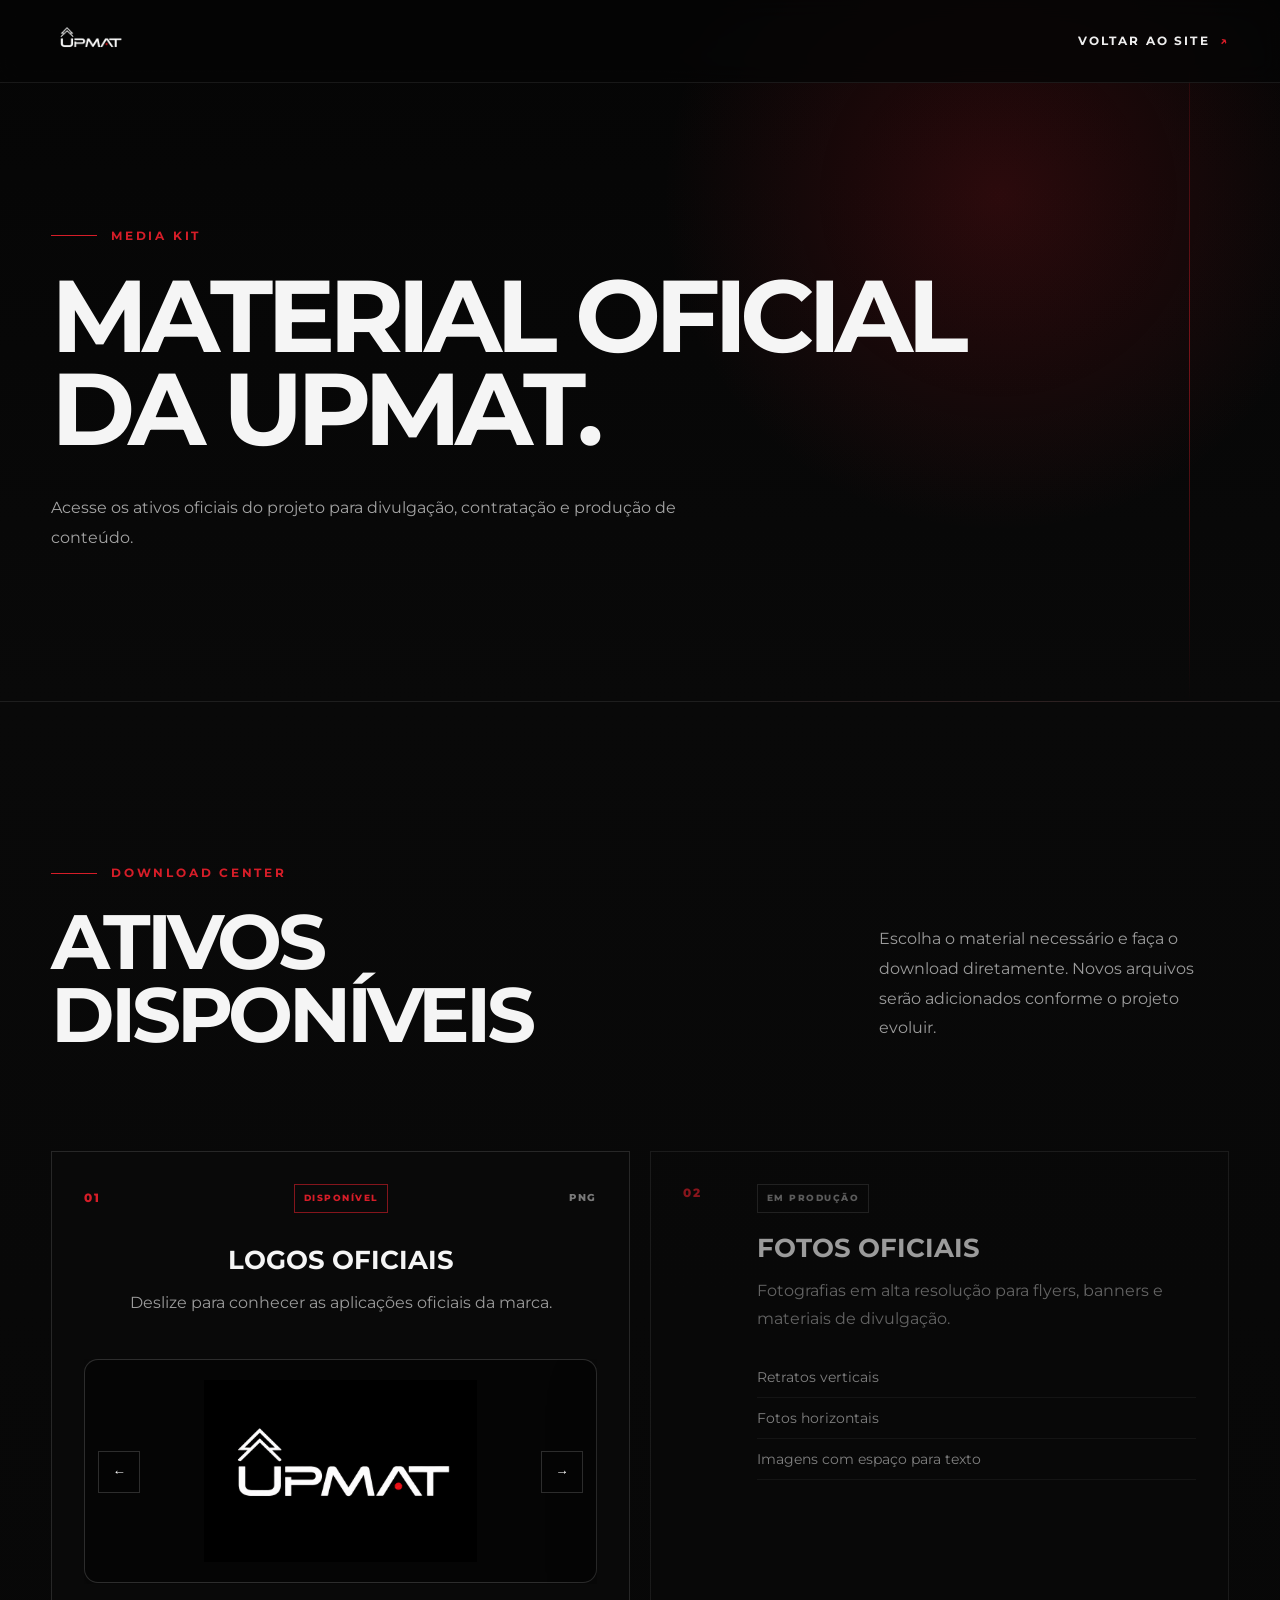
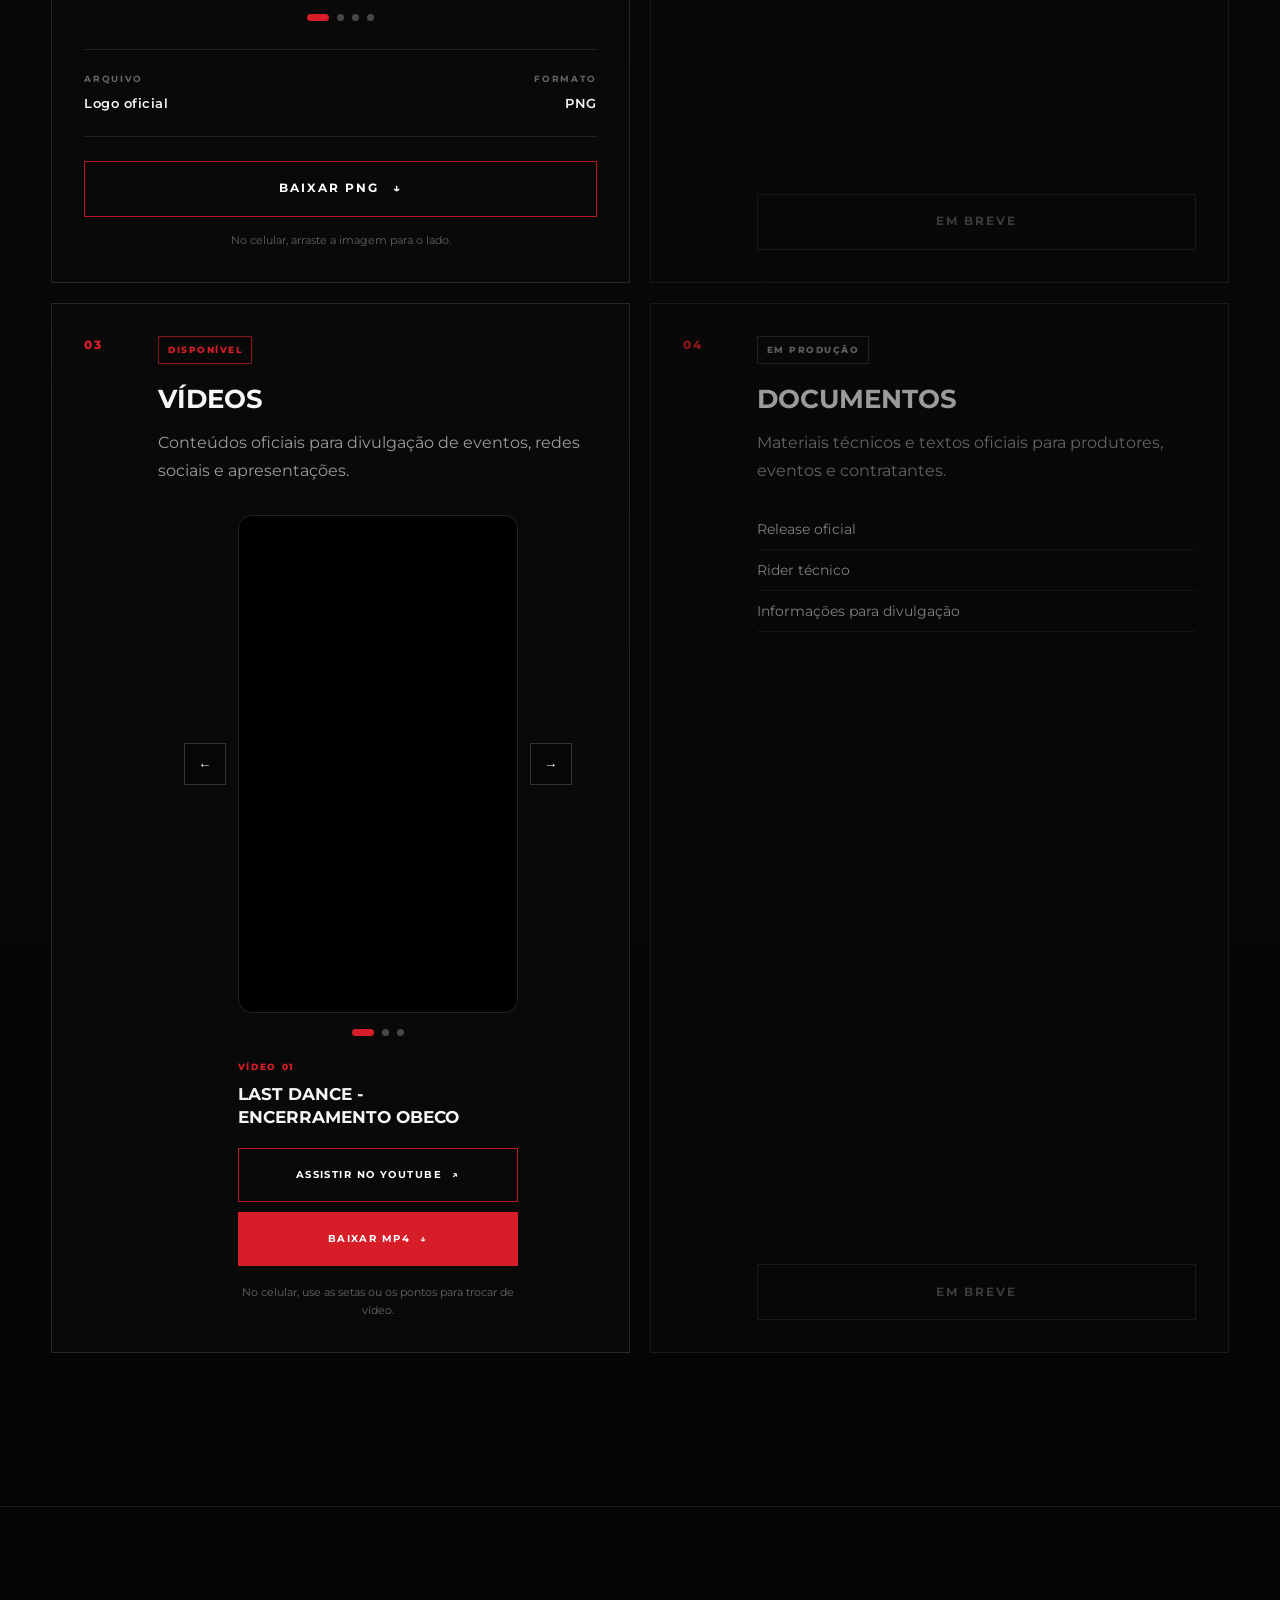
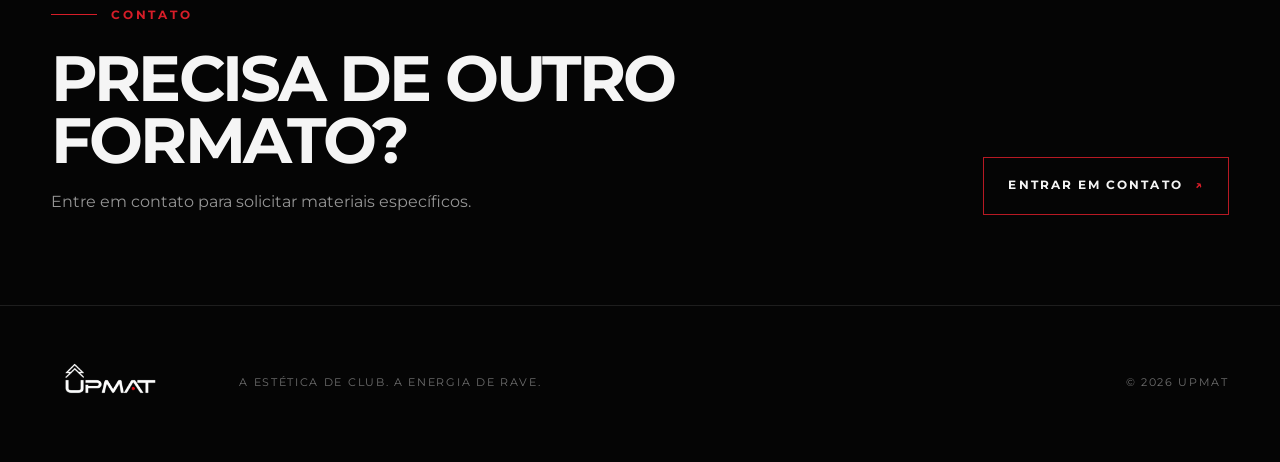
==== media-kit.html @ ccff3d8b "Add files via upload" ====
<!DOCTYPE html>
<html lang="pt-BR">
<head>
<meta charset="UTF-8">
<meta name="viewport" content="width=device-width, initial-scale=1.0">
<title>UPMAT | Media Kit</title>
<meta name="description" content="Materiais oficiais do projeto UPMAT para divulgação, contratação e produção de conteúdo.">
<meta name="author" content="Matheus de Paula Silva">
<link rel="preconnect" href="https://fonts.googleapis.com">
<link rel="preconnect" href="https://fonts.gstatic.com" crossorigin>
<link href="https://fonts.googleapis.com/css2?family=Montserrat:wght@300;400;500;600;700;800&display=swap" rel="stylesheet">
<link rel="stylesheet" href="style.css">
<link rel="stylesheet" href="media-kit.css?v=5">
<link rel="icon" href="images/favicon.png">
</head>
<body class="media-kit-page">
<header class="media-kit-header">
<div class="container media-kit-nav">
<a href="index.html" class="media-kit-logo"><img src="images/logo.PNG" alt="UPMAT"></a>
<a href="index.html" class="media-kit-back">VOLTAR AO SITE <span aria-hidden="true">↗</span></a>
</div>
</header>
<main>
<section class="media-kit-hero">
<div class="container">
<span class="media-kit-kicker">MEDIA KIT</span>
<h1>Material oficial<br>da UPMAT.</h1>
<p>Acesse os ativos oficiais do projeto para divulgação, contratação e produção de conteúdo.</p>
</div>
</section>
<section class="media-kit-assets">
<div class="container">
<div class="media-kit-section-heading">
<div><span class="media-kit-kicker">DOWNLOAD CENTER</span><h2>Ativos disponíveis</h2></div>
<p>Escolha o material necessário e faça o download diretamente. Novos arquivos serão adicionados conforme o projeto evoluir.</p>
</div>
<div class="media-kit-grid">
<article class="media-kit-card media-kit-card-active media-kit-logo-card">
<div class="media-kit-logo-topbar">
<span class="media-kit-card-number">01</span>
<span class="media-kit-status media-kit-status-active">DISPONÍVEL</span>
<span class="media-kit-file-type">PNG</span>
</div>
<div class="media-kit-card-content media-kit-logo-content">
<h3>Logos oficiais</h3>
<p class="media-kit-logo-description">Deslize para conhecer as aplicações oficiais da marca.</p>
<div class="media-kit-logo-carousel" data-logo-carousel>
<button class="media-kit-carousel-arrow media-kit-carousel-arrow-prev" type="button" aria-label="Ver aplicação anterior" data-carousel-prev>←</button>
<div class="media-kit-carousel-viewport" data-carousel-viewport>
<div class="media-kit-carousel-track" data-carousel-track>
<article class="media-kit-logo-slide" data-logo-name="Logo oficial" data-logo-file="images/UPMAT_Logo_Branca.png" data-logo-download="UPMAT_Logo_Branca.png">
<div class="media-kit-logo-preview media-kit-preview-light"><img src="images/UPMAT_Logo_Branca.png" alt="Logo oficial branca da UPMAT" loading="lazy"></div>
</article>
<article class="media-kit-logo-slide" data-logo-name="Logo preta" data-logo-file="images/UPMAT_Logo_Preta.png" data-logo-download="UPMAT_Logo_Preta.png">
<div class="media-kit-logo-preview media-kit-preview-light"><img src="images/UPMAT_Logo_Preta.png" alt="Logo preta da UPMAT" loading="lazy"></div>
</article>
<article class="media-kit-logo-slide" data-logo-name="Símbolo branco" data-logo-file="images/UPMAT_Simbolo_Branco.png" data-logo-download="UPMAT_Simbolo_Branco.png">
<div class="media-kit-logo-preview media-kit-preview-dark"><img src="images/UPMAT_Simbolo_Branco.png" alt="Símbolo branco da UPMAT" loading="lazy"></div>
</article>
<article class="media-kit-logo-slide" data-logo-name="Símbolo preto" data-logo-file="images/UPMAT_Simbolo_Preto.png" data-logo-download="UPMAT_Simbolo_Preto.png">
<div class="media-kit-logo-preview media-kit-preview-light"><img src="images/UPMAT_Simbolo_Preto.png" alt="Símbolo preto da UPMAT" loading="lazy"></div>
</article>
</div>
</div>
<button class="media-kit-carousel-arrow media-kit-carousel-arrow-next" type="button" aria-label="Ver próxima aplicação" data-carousel-next>→</button>
</div>
<div class="media-kit-carousel-dots" role="tablist" aria-label="Aplicações da marca">
<button class="is-active" type="button" aria-label="Ver logo oficial" aria-selected="true" data-carousel-dot="0"></button>
<button type="button" aria-label="Ver logo preta" aria-selected="false" data-carousel-dot="1"></button>
<button type="button" aria-label="Ver símbolo branco" aria-selected="false" data-carousel-dot="2"></button>
<button type="button" aria-label="Ver símbolo preto" aria-selected="false" data-carousel-dot="3"></button>
</div>
<div class="media-kit-logo-meta">
<div><span>ARQUIVO</span><strong data-carousel-name>Logo oficial</strong></div>
<div><span>FORMATO</span><strong>PNG</strong></div>
</div>
<a href="images/UPMAT_Logo_Branca.png" class="media-kit-download media-kit-download-primary" download="UPMAT_Logo_Branca.png" data-carousel-download>BAIXAR PNG <span aria-hidden="true">↓</span></a>
<p class="media-kit-format-note">No celular, arraste a imagem para o lado.</p>
</div>
</article>
<article class="media-kit-card media-kit-card-pending">
<div class="media-kit-card-number">02</div><div class="media-kit-card-content"><span class="media-kit-status">EM PRODUÇÃO</span><h3>Fotos oficiais</h3><p>Fotografias em alta resolução para flyers, banners e materiais de divulgação.</p><ul><li>Retratos verticais</li><li>Fotos horizontais</li><li>Imagens com espaço para texto</li></ul><span class="media-kit-download media-kit-download-disabled">EM BREVE</span></div>
</article>
<article class="media-kit-card media-kit-card-active media-kit-video-card">
<div class="media-kit-card-number">03</div>
<div class="media-kit-card-content">
<span class="media-kit-status media-kit-status-active">DISPONÍVEL</span>
<h3>Vídeos</h3>
<p>Conteúdos oficiais para divulgação de eventos, redes sociais e apresentações.</p>

<div class="media-kit-video-carousel" data-video-carousel>
<button class="media-kit-video-arrow media-kit-video-arrow-prev" type="button" aria-label="Ver vídeo anterior" data-video-prev>←</button>

<div class="media-kit-video-viewport" data-video-viewport>
<div class="media-kit-video-track" data-video-track>
<article class="media-kit-video-slide">
<div class="media-kit-video-frame">
<iframe src="https://www.youtube.com/embed/mudVrhJ-7eE" title="Last Dance - Encerramento OBECO" loading="lazy" allow="accelerometer; autoplay; clipboard-write; encrypted-media; gyroscope; picture-in-picture; web-share" allowfullscreen></iframe>
</div>
</article>
<article class="media-kit-video-slide">
<div class="media-kit-video-frame">
<iframe src="https://www.youtube.com/embed/4224laM7_wE" title="Baile do Alissera - passando a pista pro Gabriel Boni" loading="lazy" allow="accelerometer; autoplay; clipboard-write; encrypted-media; gyroscope; picture-in-picture; web-share" allowfullscreen></iframe>
</div>
</article>
<article class="media-kit-video-slide">
<div class="media-kit-video-frame">
<iframe src="https://www.youtube.com/embed/fNL2Yf0HRis" title="UNDERHOUSE - B2B com Luffs" loading="lazy" allow="accelerometer; autoplay; clipboard-write; encrypted-media; gyroscope; picture-in-picture; web-share" allowfullscreen></iframe>
</div>
</article>
</div>
</div>

<button class="media-kit-video-arrow media-kit-video-arrow-next" type="button" aria-label="Ver próximo vídeo" data-video-next>→</button>
</div>

<div class="media-kit-video-dots" role="tablist" aria-label="Vídeos oficiais">
<button class="is-active" type="button" aria-label="Ver vídeo 1" aria-selected="true" data-video-dot="0"></button>
<button type="button" aria-label="Ver vídeo 2" aria-selected="false" data-video-dot="1"></button>
<button type="button" aria-label="Ver vídeo 3" aria-selected="false" data-video-dot="2"></button>
</div>

<div class="media-kit-video-info">
<span data-video-index>VÍDEO 01</span>
<h4 data-video-title>Last Dance - Encerramento OBECO</h4>
</div>

<div class="media-kit-video-actions">
<a href="https://youtube.com/shorts/mudVrhJ-7eE" class="media-kit-video-button" target="_blank" rel="noopener" data-video-youtube>ASSISTIR NO YOUTUBE <span aria-hidden="true">↗</span></a>
<a href="https://drive.google.com/uc?export=download&amp;id=1d11tLapgGxjxqW7X3oRIYMBh1wpyJgV_" class="media-kit-video-button media-kit-video-download" target="_blank" rel="noopener" data-video-download>BAIXAR MP4 <span aria-hidden="true">↓</span></a>
</div>

<p class="media-kit-video-note">No celular, use as setas ou os pontos para trocar de vídeo.</p>
</div>
</article>
<article class="media-kit-card media-kit-card-pending">
<div class="media-kit-card-number">04</div><div class="media-kit-card-content"><span class="media-kit-status">EM PRODUÇÃO</span><h3>Documentos</h3><p>Materiais técnicos e textos oficiais para produtores, eventos e contratantes.</p><ul><li>Release oficial</li><li>Rider técnico</li><li>Informações para divulgação</li></ul><span class="media-kit-download media-kit-download-disabled">EM BREVE</span></div>
</article>
</div>
</div>
</section>
<section class="media-kit-contact"><div class="container media-kit-contact-inner"><div><span class="media-kit-kicker">CONTATO</span><h2>Precisa de outro formato?</h2><p>Entre em contato para solicitar materiais específicos.</p></div><a href="index.html#contact" class="media-kit-contact-button">ENTRAR EM CONTATO <span aria-hidden="true">↗</span></a></div></section>
</main>
<footer class="media-kit-footer"><div class="container media-kit-footer-inner"><img src="images/logo.PNG" alt="UPMAT"><p>A ESTÉTICA DE CLUB. A ENERGIA DE RAVE.</p><span>© 2026 UPMAT</span></div></footer>
<script src="script.js"></script>
</body>
</html>
---- style.css ----
/* ==================================================
UPMAT Website v3.0
================================================== */

*{
    margin:0;
    padding:0;
    box-sizing:border-box;
}

html{
    scroll-behavior:smooth;
}

body{
    font-family:'Montserrat',sans-serif;
    background:#050505;
    color:#fff;
    overflow-x:hidden;
    line-height:1.6;
}

img{
    max-width:100%;
    display:block;
}

a{
    text-decoration:none;
    color:inherit;
}

.container{
    width:min(1200px,92%);
    margin:auto;
}

/* HEADER */

.header{
    position:fixed;
    top:0;
    left:0;
    width:100%;
    z-index:1000;
    backdrop-filter:blur(12px);
    background:rgba(5,5,5,.35);
    border-bottom:1px solid rgba(255,255,255,.08);
}

.nav-container{
    display:flex;
    justify-content:space-between;
    align-items:center;
    height:82px;
}

.logo img{
    height:54px;
}

.nav-menu{
    display:flex;
    gap:38px;
    list-style:none;
}

.nav-menu a{
    color:#eee;
    font-size:.95rem;
    transition:.3s;
}

.nav-menu a:hover{
    color:#d61d28;
}

.menu-mobile{
    display:none;
}

/* HERO */

.hero{
    position:relative;
    min-height:100vh;
    display:flex;
    justify-content:center;
    align-items:center;
    text-align:center;
    overflow:hidden;
}

.hero-image{
    position:absolute;
    inset:0;
    width:100%;
    height:100%;
    object-fit:cover;
}

.hero-overlay{
    position:absolute;
    inset:0;
    background:linear-gradient(rgba(0,0,0,.55),rgba(0,0,0,.82));
}

.hero-content{
    position:relative;
    z-index:2;
    max-width:800px;
    padding:20px;
}

.hero-logo{
    width:300px;
    margin:0 auto 30px;
}

.hero h2{
    font-size:1.1rem;
    letter-spacing:5px;
    color:#d61d28;
    margin-bottom:18px;
}

.hero p{
    color:#ddd;
    margin-bottom:40px;
    font-size:1.05rem;
}

.hero-buttons{
    display:flex;
    justify-content:center;
    gap:20px;
    flex-wrap:wrap;
}

.btn,
.btn-outline{
    padding:15px 34px;
    border-radius:40px;
    transition:.3s;
    font-weight:700;
}

.btn{
    background:#d61d28;
    color:#fff;
}

.btn:hover{
    transform:translateY(-3px);
}

.btn-outline{
    border:2px solid #fff;
}

.btn-outline:hover{
    background:#fff;
    color:#000;
}

.scroll-down{
    position:absolute;
    bottom:30px;
    font-size:2rem;
    animation:bounce 1.8s infinite;
}

@keyframes bounce{
50%,100%{transform:translateY(0);}
25%{transform:translateY(-8px);}
75%{transform:translateY(8px);}
}

/* SECTIONS */

section{
    padding:110px 0;
}

.section-title{
    text-align:center;
    margin-bottom:60px;
}

.section-title h5{
    color:#d61d28;
    letter-spacing:4px;
    margin-bottom:10px;
}

.section-title h2{
    font-size:2.5rem;
}

/* ABOUT — MANIFESTO UPMAT */

.about-manifesto{
    position:relative;
    overflow:hidden;
    padding:clamp(96px,12vw,180px) 0;
    background:linear-gradient(180deg,#050505 0%,#090909 48%,#050505 100%);
    color:#f5f5f5;
}

.about-manifesto::before{
    content:"";
    position:absolute;
    top:0;
    right:6%;
    width:1px;
    height:100%;
    background:linear-gradient(
        180deg,
        transparent,
        rgba(214,29,40,.45),
        transparent
    );
}

.about-manifesto-container{
    position:relative;
    z-index:1;
}

.about-manifesto-header{
    max-width:980px;
    margin-bottom:clamp(56px,8vw,110px);
}

.about-kicker{
    display:inline-flex;
    align-items:center;
    gap:14px;
    margin-bottom:24px;
    color:#d61d28;
    font-size:.72rem;
    font-weight:700;
    letter-spacing:.24em;
}

.about-kicker::before{
    content:"";
    width:46px;
    height:1px;
    background:currentColor;
}

.about-manifesto-header h2{
    max-width:900px;
    margin:0;
    font-size:clamp(3rem,7vw,7.3rem);
    font-weight:700;
    line-height:.94;
    letter-spacing:-.055em;
    text-transform:uppercase;
}

.about-manifesto-grid{
    display:grid;
    grid-template-columns:minmax(320px,.85fr) minmax(380px,1.15fr);
    gap:clamp(80px,10vw,150px);
    align-items:start;
}

.about-manifesto-image{
    position:sticky;
    top:110px;
    min-height:620px;
    overflow:hidden;
    background:#111;
}

.about-manifesto-image::after{
    content:"";
    position:absolute;
    inset:0;
    background:
        linear-gradient(180deg,transparent 54%,rgba(0,0,0,.9) 100%),
        linear-gradient(90deg,transparent 62%,rgba(214,29,40,.13) 100%);
    pointer-events:none;
}

.about-manifesto-image img{
    width:100%;
    height:100%;
    min-height:620px;
    display:block;
    object-fit:cover;
    object-position:center top;
    filter:contrast(1.08) saturate(.9);
}

.about-manifesto-content{
    max-width:620px;
    padding-top:32px;
    padding-left:clamp(10px,2vw,34px);
}

.about-manifesto-content p{
    margin:0 0 38px;
    color:rgba(245,245,245,.70);
    font-size:clamp(1rem,1.15vw,1.14rem);
    line-height:1.9;
}

.about-manifesto-content p strong{
    color:#fff;
    font-weight:600;
}

.about-manifesto-statement{
    position:relative;
    margin:clamp(68px,8vw,110px) 0;
    padding:40px 0 38px;
    text-transform:uppercase;
}

.about-manifesto-statement::before,
.about-manifesto-statement::after{
    content:"";
    position:absolute;
    left:0;
    width:72px;
    height:2px;
    background:#d61d28;
}

.about-manifesto-statement::before{
    top:0;
}

.about-manifesto-statement::after{
    bottom:0;
}

.about-manifesto-statement span,
.about-manifesto-statement strong{
    display:block;
    font-size:clamp(2rem,4vw,4.4rem);
    line-height:1;
    letter-spacing:-.04em;
}

.about-manifesto-statement span{
    color:#fff;
    font-weight:700;
}

.about-manifesto-statement strong{
    color:#d61d28;
    font-weight:800;
}

.about-manifesto-signature{
    margin-top:clamp(72px,8vw,115px);
    padding-top:32px;
    border-top:1px solid rgba(214,29,40,.45);
    text-transform:uppercase;
}

.about-manifesto-signature span,
.about-manifesto-signature strong{
    display:block;
    font-size:clamp(1.35rem,2.4vw,2.6rem);
    line-height:1.16;
    letter-spacing:-.02em;
}

.about-manifesto-signature span{
    color:#fff;
    font-weight:700;
}

.about-manifesto-signature strong{
    color:#d61d28;
    font-weight:800;
}

/* MUSIC — EDITORIAL / MANIFESTO */

.music-experience{
    position:relative;
    overflow:hidden;
    padding:clamp(96px,12vw,180px) 0;
    background:
        linear-gradient(180deg,#050505 0%,#0a0a0a 50%,#050505 100%);
    color:#f5f5f5;
}

.music-experience::before{
    content:"";
    position:absolute;
    top:0;
    left:6%;
    width:1px;
    height:100%;
    background:linear-gradient(
        180deg,
        transparent,
        rgba(214,29,40,.40),
        transparent
    );
}

.music-container{
    position:relative;
    z-index:1;
}

.music-header{
    display:grid;
    grid-template-columns:minmax(0,1.55fr) minmax(280px,.65fr);
    gap:clamp(50px,8vw,120px);
    align-items:end;
    margin-bottom:clamp(64px,9vw,118px);
}

.music-kicker{
    display:inline-flex;
    align-items:center;
    gap:14px;
    margin-bottom:24px;
    color:#d61d28;
    font-size:.72rem;
    font-weight:700;
    letter-spacing:.24em;
}

.music-kicker::before{
    content:"";
    width:46px;
    height:1px;
    background:currentColor;
}

.music-heading h2{
    max-width:900px;
    margin:0;
    font-size:clamp(3rem,6.6vw,7rem);
    font-weight:700;
    line-height:.94;
    letter-spacing:-.055em;
    text-transform:uppercase;
}

.music-intro{
    max-width:430px;
    margin:0 0 8px;
    color:rgba(245,245,245,.68);
    font-size:clamp(1rem,1.1vw,1.13rem);
    line-height:1.85;
}

.music-feature,
.music-soundcloud{
    margin-bottom:clamp(76px,10vw,140px);
}

.music-feature-label{
    display:flex;
    align-items:center;
    gap:20px;
    margin-bottom:20px;
    padding-bottom:16px;
    border-bottom:1px solid rgba(255,255,255,.13);
}

.music-feature-label span{
    color:#d61d28;
    font-size:.73rem;
    font-weight:800;
    letter-spacing:.18em;
}

.music-feature-label p{
    margin:0;
    color:rgba(255,255,255,.82);
    font-size:.73rem;
    font-weight:700;
    letter-spacing:.22em;
}

.music-video,
.soundcloud-player{
    position:relative;
    width:100%;
    aspect-ratio:16/9;
    overflow:hidden;
    background:#111;
}

.music-video iframe,
.soundcloud-player iframe{
    position:absolute;
    inset:0;
    display:block;
    width:100% !important;
    height:100% !important;
    border:0;
}

.music-feature-footer{
    display:flex;
    justify-content:space-between;
    align-items:flex-start;
    gap:30px;
    padding-top:22px;
}

.music-feature-footer > div > span{
    display:block;
    margin-bottom:4px;
    color:#fff;
    font-size:clamp(1rem,1.35vw,1.25rem);
    font-weight:700;
    letter-spacing:.02em;
}

.music-feature-footer p{
    margin:0;
    color:rgba(255,255,255,.50);
    font-size:.86rem;
    letter-spacing:.08em;
    text-transform:uppercase;
}

.music-external-link{
    display:inline-flex;
    align-items:center;
    gap:12px;
    padding-bottom:8px;
    border-bottom:1px solid rgba(214,29,40,.75);
    color:#fff;
    font-size:.75rem;
    font-weight:700;
    letter-spacing:.16em;
    transition:color .25s ease,border-color .25s ease;
}

.music-external-link:hover{
    color:#d61d28;
    border-color:#d61d28;
}

.music-external-link span{
    color:#d61d28;
    font-size:1rem;
}

.music-platforms{
    margin-top:clamp(16px,3vw,40px);
    padding-top:32px;
    border-top:1px solid rgba(255,255,255,.13);
}

.music-platforms > p{
    margin:0 0 24px;
    color:rgba(255,255,255,.45);
    font-size:.68rem;
    font-weight:700;
    letter-spacing:.24em;
}

.music-platform-links{
    display:grid;
    grid-template-columns:repeat(3,1fr);
    border-top:1px solid rgba(255,255,255,.12);
    border-bottom:1px solid rgba(255,255,255,.12);
}

.music-platform-links a{
    display:flex;
    justify-content:space-between;
    align-items:center;
    min-height:88px;
    padding:0 26px;
    border-right:1px solid rgba(255,255,255,.12);
    font-size:clamp(.88rem,1.15vw,1.05rem);
    font-weight:700;
    letter-spacing:.13em;
    transition:background .25s ease,color .25s ease;
}

.music-platform-links a:last-child{
    border-right:0;
}

.music-platform-links a:hover{
    background:#d61d28;
    color:#fff;
}

.music-platform-links i{
    font-style:normal;
    font-size:1rem;
}


/* GALLERY — EDITORIAL UPMAT */

.gallery-editorial{
    position:relative;
    overflow:hidden;
    padding:clamp(96px,12vw,180px) 0;
    background:#050505;
    color:#f5f5f5;
}

.gallery-editorial::before{
    content:"";
    position:absolute;
    top:0;
    right:7%;
    width:1px;
    height:100%;
    background:linear-gradient(
        180deg,
        transparent,
        rgba(214,29,40,.34),
        transparent
    );
}

.gallery-container{
    position:relative;
    z-index:1;
}

.gallery-header{
    display:grid;
    grid-template-columns:minmax(0,1.45fr) minmax(260px,.55fr);
    gap:clamp(48px,8vw,120px);
    align-items:end;
    margin-bottom:clamp(64px,9vw,118px);
}

.gallery-kicker{
    display:inline-flex;
    align-items:center;
    gap:14px;
    margin-bottom:24px;
    color:#d61d28;
    font-size:.72rem;
    font-weight:700;
    letter-spacing:.24em;
}

.gallery-kicker::before{
    content:"";
    width:46px;
    height:1px;
    background:currentColor;
}

.gallery-heading h2{
    max-width:900px;
    margin:0;
    font-size:clamp(3rem,6.6vw,7rem);
    font-weight:700;
    line-height:.94;
    letter-spacing:-.055em;
    text-transform:uppercase;
}

.gallery-intro{
    max-width:390px;
    margin:0 0 8px;
    color:rgba(245,245,245,.66);
    font-size:clamp(1rem,1.1vw,1.13rem);
    line-height:1.85;
}

.gallery-featured{
    display:flex;
    flex-direction:column;
    gap:clamp(54px,7vw,92px);
}

.gallery-item{
    position:relative;
    overflow:hidden;
    margin:0;
    background:#111;
}

.gallery-item::after{
    content:"";
    position:absolute;
    inset:0;
    background:linear-gradient(
        180deg,
        transparent 62%,
        rgba(0,0,0,.16)
    );
    pointer-events:none;
}

.gallery-item img{
    display:block;
    width:100%;
    height:100%;
    object-fit:cover;
    transition:transform .8s cubic-bezier(.2,.7,.2,1),
               filter .5s ease;
}

.gallery-item:hover img{
    transform:scale(1.035);
    filter:contrast(1.04);
}

.gallery-hero-item{
    width:100%;
    aspect-ratio:16 / 8.4;
}

.gallery-hero-item img{
    object-position:center 42%;
}

.gallery-grid-compact{
    display:grid;
    grid-template-columns:repeat(2,minmax(0,1fr));
    gap:clamp(12px,1.6vw,24px);
}

.gallery-grid-item{
    aspect-ratio:4 / 3;
}

.gallery-grid-item-01 img{
    object-position:center 34%;
}

.gallery-grid-item-02 img{
    object-position:center 44%;
}

.gallery-grid-item-03 img{
    object-position:center 42%;
}

.gallery-grid-item-04 img{
    object-position:center 48%;
}

.gallery-actions{
    display:flex;
    justify-content:center;
    margin-top:clamp(52px,7vw,88px);
}

.gallery-view-all{
    display:inline-flex;
    align-items:center;
    justify-content:center;
    gap:14px;
    min-width:220px;
    min-height:60px;
    padding:16px 30px;
    border:1px solid rgba(214,29,40,.85);
    color:#fff;
    font-size:.74rem;
    font-weight:700;
    letter-spacing:.22em;
    transition:background .25s ease,
               color .25s ease,
               transform .25s ease;
}

.gallery-view-all:hover{
    background:#d61d28;
    color:#fff;
    transform:translateY(-3px);
}

.gallery-view-all span{
    color:#d61d28;
    font-size:1rem;
    transition:color .25s ease,transform .25s ease;
}

.gallery-view-all:hover span{
    color:#fff;
    transform:translate(2px,-2px);
}


/* PRESSKIT */

.presskit{
    text-align:center;
}

.presskit p{
    max-width:700px;
    margin:25px auto 35px;
    color:#ccc;
}

/* CONTACT */

.contact-grid{
    display:grid;
    gap:22px;
    max-width:700px;
    margin:auto;
}

.contact-grid a{
    background:#101010;
    padding:22px;
    border-radius:14px;
    text-align:center;
    transition:.3s;
}

.contact-grid a:hover{
    background:#d61d28;
}

/* FOOTER */

.footer{
    border-top:1px solid rgba(255,255,255,.08);
    padding:40px 20px;
    text-align:center;
}

.footer img{
    width:120px;
    margin:0 auto 18px;
}

/* RESPONSIVO */

@media(max-width:900px){

    .nav-menu{
        display:none;
    }

    .menu-mobile{
        display:flex;
        flex-direction:column;
        gap:5px;
    }

    .menu-mobile span{
        width:28px;
        height:3px;
        background:#fff;
    }

    .gallery-grid,
    .music-links{
        grid-template-columns:1fr;
    }

    .hero-logo{
        width:220px;
    }

    .section-title h2{
        font-size:2rem;
    }

    .about-manifesto-grid{
        grid-template-columns:1fr;
        gap:52px;
    }

    .about-manifesto-image{
        position:relative;
        top:auto;
        min-height:520px;
    }

    .about-manifesto-image img{
        min-height:520px;
    }

    .about-manifesto-content{
        max-width:none;
        padding-top:10px;
        padding-left:0;
    }

    .music-header{
        grid-template-columns:1fr;
        gap:34px;
        align-items:start;
    }

    .music-intro{
        max-width:620px;
    }

    .music-platform-links{
        grid-template-columns:1fr;
    }

    .music-platform-links a{
        border-right:0;
        border-bottom:1px solid rgba(255,255,255,.12);
    }

    .music-platform-links a:last-child{
        border-bottom:0;
    }

    .gallery-header{
        grid-template-columns:1fr;
        gap:34px;
        align-items:start;
    }

    .gallery-intro{
        max-width:620px;
    }

    .gallery-hero-item{
        aspect-ratio:16 / 9;
    }

    .gallery-grid-item{
        aspect-ratio:4 / 3;
    }

}

@media(max-width:600px){

    section{
        padding:90px 0;
    }

    .about-manifesto{
        padding:84px 0 96px;
    }

    .about-manifesto-header{
        margin-bottom:44px;
    }

    .about-manifesto-header h2{
        font-size:clamp(2.65rem,13vw,4rem);
    }

    .about-manifesto-grid{
        gap:42px;
    }

    .about-manifesto-image,
    .about-manifesto-image img{
        min-height:430px;
    }

    .about-manifesto-content p{
        margin-bottom:30px;
        font-size:1rem;
        line-height:1.78;
    }

    .about-manifesto-statement{
        margin:64px 0;
    }

    .about-manifesto-statement span,
    .about-manifesto-statement strong{
        font-size:clamp(2rem,11vw,3.2rem);
    }

    .about-manifesto-signature{
        margin-top:68px;
    }

    .music-experience{
        padding:84px 0 96px;
    }

    .music-header{
        margin-bottom:56px;
    }

    .music-heading h2{
        font-size:clamp(2.65rem,13vw,4rem);
    }

    .music-feature,
    .music-soundcloud{
        margin-bottom:72px;
    }

    .music-feature-footer{
        flex-direction:column;
        gap:20px;
    }

    .music-video,
    .soundcloud-player{
        aspect-ratio:16/9;
    }

    .music-platform-links a{
        min-height:76px;
        padding:0 18px;
    }

    .gallery-editorial{
        padding:84px 0 96px;
    }

    .gallery-header{
        margin-bottom:56px;
    }

    .gallery-heading h2{
        font-size:clamp(2.65rem,13vw,4rem);
    }

    .gallery-featured{
        gap:36px;
    }

    .gallery-hero-item{
        aspect-ratio:3 / 2;
    }

    .gallery-hero-item img{
        object-position:center 40%;
    }

    .gallery-grid-compact{
        grid-template-columns:repeat(2,minmax(0,1fr));
        gap:10px;
    }

    .gallery-grid-item{
        aspect-ratio:1 / 1;
    }

    .gallery-grid-item-01 img{
        object-position:center 30%;
    }

    .gallery-grid-item-02 img{
        object-position:center 42%;
    }

    .gallery-grid-item-03 img{
        object-position:center 40%;
    }

    .gallery-grid-item-04 img{
        object-position:center 46%;
    }

    .gallery-actions{
        margin-top:48px;
    }

    .gallery-view-all{
        width:100%;
        min-width:0;
    }

}
---- media-kit.css ----
/* ==================================================
UPMAT — MEDIA KIT
================================================== */
.media-kit-page{background:#050505;color:#f5f5f5}.media-kit-header{position:fixed;top:0;left:0;width:100%;z-index:1000;backdrop-filter:blur(12px);background:rgba(5,5,5,.82);border-bottom:1px solid rgba(255,255,255,.08)}.media-kit-nav{height:82px;display:flex;align-items:center;justify-content:space-between}.media-kit-logo img{height:54px}.media-kit-back{display:inline-flex;align-items:center;gap:10px;color:#eee;font-size:.74rem;font-weight:700;letter-spacing:.18em;transition:color .25s ease}.media-kit-back span{color:#d61d28}.media-kit-back:hover{color:#d61d28}.media-kit-hero{position:relative;overflow:hidden;min-height:78vh;display:flex;align-items:flex-end;padding:180px 0 110px;background:radial-gradient(circle at 78% 28%,rgba(214,29,40,.18),transparent 30%),linear-gradient(180deg,#050505 0%,#090909 100%);border-bottom:1px solid rgba(255,255,255,.10)}.media-kit-hero::before{content:"";position:absolute;top:0;right:7%;width:1px;height:100%;background:linear-gradient(180deg,transparent,rgba(214,29,40,.52),transparent)}.media-kit-kicker{display:inline-flex;align-items:center;gap:14px;margin-bottom:24px;color:#d61d28;font-size:.72rem;font-weight:700;letter-spacing:.24em}.media-kit-kicker::before{content:"";width:46px;height:1px;background:currentColor}.media-kit-hero h1{max-width:1000px;margin:0;font-size:clamp(3.6rem,8vw,8.2rem);font-weight:700;line-height:.91;letter-spacing:-.06em;text-transform:uppercase}.media-kit-hero p{max-width:700px;margin:38px 0 0;color:rgba(245,245,245,.66);font-size:clamp(1rem,1.2vw,1.18rem);line-height:1.85}.media-kit-assets{position:relative;padding:clamp(96px,12vw,170px) 0;background:linear-gradient(180deg,#090909 0%,#050505 100%)}.media-kit-section-heading{display:grid;grid-template-columns:minmax(0,1.35fr) minmax(280px,.65fr);gap:clamp(48px,8vw,120px);align-items:end;margin-bottom:clamp(60px,8vw,100px)}.media-kit-section-heading h2{margin:0;font-size:clamp(3rem,6vw,6.4rem);line-height:.94;letter-spacing:-.055em;text-transform:uppercase}.media-kit-section-heading>p{max-width:430px;margin:0 0 8px;color:rgba(245,245,245,.62);line-height:1.85}.media-kit-grid{display:grid;grid-template-columns:repeat(2,minmax(0,1fr));gap:20px}.media-kit-card{min-height:500px;display:grid;grid-template-columns:54px 1fr;gap:20px;padding:32px;border:1px solid rgba(255,255,255,.12);background:#090909}.media-kit-card-active{transition:transform .25s ease,border-color .25s ease}.media-kit-card-active:hover{transform:translateY(-4px);border-color:rgba(214,29,40,.85)}.media-kit-card-pending{opacity:.62}.media-kit-card-number{color:#d61d28;font-size:.74rem;font-weight:800;letter-spacing:.16em}.media-kit-card-content{display:flex;flex-direction:column}.media-kit-status{width:max-content;margin-bottom:22px;padding:6px 9px;border:1px solid rgba(255,255,255,.16);color:rgba(255,255,255,.55);font-size:.58rem;font-weight:800;letter-spacing:.16em}.media-kit-status-active{border-color:rgba(214,29,40,.60);color:#d61d28}.media-kit-card h3{margin:0 0 16px;font-size:clamp(1.6rem,2vw,2.15rem);line-height:1.05;text-transform:uppercase}.media-kit-card p{margin:0 0 24px;color:rgba(245,245,245,.62);line-height:1.75}.media-kit-card ul{margin:0 0 34px;padding:0;list-style:none}.media-kit-card li{padding:9px 0;border-bottom:1px solid rgba(255,255,255,.08);color:rgba(255,255,255,.78);font-size:.86rem}.media-kit-download{width:100%;min-height:56px;margin-top:auto;padding:15px 18px;display:flex;align-items:center;justify-content:center;gap:14px;border:1px solid rgba(214,29,40,.85);color:#fff;font-size:.72rem;font-weight:700;letter-spacing:.18em;transition:background .25s ease,transform .25s ease}.media-kit-download:hover{background:#d61d28;transform:translateY(-2px)}.media-kit-download-disabled{border-color:rgba(255,255,255,.12);color:rgba(255,255,255,.34);cursor:not-allowed}

.media-kit-video-card{min-height:auto}
.media-kit-video-carousel{position:relative;width:280px;max-width:100%;margin:6px auto 0}
.media-kit-video-viewport{width:100%;overflow:hidden;border-radius:14px;touch-action:pan-y}
.media-kit-video-track{display:flex;transition:transform .45s cubic-bezier(.22,.61,.36,1);will-change:transform}
.media-kit-video-slide{flex:0 0 100%;min-width:0}
.media-kit-video-frame{position:relative;width:100%;aspect-ratio:9/16;overflow:hidden;border:1px solid rgba(255,255,255,.14);border-radius:14px;background:#000}
.media-kit-video-frame iframe{display:block;width:100%;height:100%;border:0}
.media-kit-video-arrow{position:absolute;top:50%;z-index:3;width:42px;height:42px;display:grid;place-items:center;border:1px solid rgba(255,255,255,.18);background:rgba(5,5,5,.82);color:#fff;transform:translateY(-50%);cursor:pointer;transition:background .2s ease,border-color .2s ease}
.media-kit-video-arrow:hover{background:#d61d28;border-color:#d61d28}
.media-kit-video-arrow-prev{left:-54px}
.media-kit-video-arrow-next{right:-54px}
.media-kit-video-dots{display:flex;justify-content:center;gap:8px;margin:16px 0 24px}
.media-kit-video-dots button{width:7px;height:7px;padding:0;border:0;border-radius:50%;background:rgba(255,255,255,.26);cursor:pointer;transition:width .2s ease,background .2s ease}
.media-kit-video-dots button.is-active{width:22px;border-radius:10px;background:#d61d28}
.media-kit-video-info{width:280px;max-width:100%;margin:0 auto;padding:0 0 18px}
.media-kit-video-info span{display:block;margin-bottom:8px;color:#d61d28;font-size:.58rem;font-weight:800;letter-spacing:.18em}
.media-kit-video-info h4{min-height:2.8em;margin:0;font-size:1.05rem;line-height:1.4;text-transform:uppercase}
.media-kit-video-actions{display:grid;grid-template-columns:1fr;gap:10px;width:280px;max-width:100%;margin:0 auto}
.media-kit-video-button{width:100%;min-height:54px;padding:14px 16px;display:flex;align-items:center;justify-content:center;gap:10px;border:1px solid rgba(214,29,40,.85);color:#fff;font-size:.64rem;font-weight:700;letter-spacing:.14em;text-align:center;transition:background .25s ease,transform .25s ease}
.media-kit-video-button:hover{background:#d61d28;transform:translateY(-2px)}
.media-kit-video-download{background:#d61d28}
.media-kit-video-note{max-width:280px;margin:18px auto 0!important;text-align:center;font-size:.7rem!important;line-height:1.6!important;color:rgba(255,255,255,.38)!important}
.media-kit-logo-card{display:block;padding:32px}.media-kit-logo-topbar{display:grid;grid-template-columns:1fr auto 1fr;align-items:center;margin-bottom:34px}.media-kit-logo-topbar .media-kit-status{margin:0}.media-kit-file-type{justify-self:end;color:rgba(255,255,255,.46);font-size:.63rem;font-weight:800;letter-spacing:.16em}.media-kit-logo-content{width:100%;align-items:stretch}.media-kit-logo-content h3,.media-kit-logo-description{text-align:center}.media-kit-logo-carousel{position:relative;width:100%;margin:18px 0 16px}.media-kit-carousel-viewport{overflow:hidden;width:100%;touch-action:pan-y}.media-kit-carousel-track{display:flex;transition:transform .45s cubic-bezier(.22,.61,.36,1);will-change:transform;cursor:grab}.media-kit-carousel-track:active{cursor:grabbing}.media-kit-logo-slide{flex:0 0 100%;min-width:0}.media-kit-logo-preview{width:min(100%,920px);aspect-ratio:16/7;margin-inline:auto;display:flex;align-items:center;justify-content:center;overflow:hidden;border-radius:14px}.media-kit-preview-light,.media-kit-preview-dark{background:#050505;border:1px solid rgba(255,255,255,.16);box-shadow:0 18px 50px rgba(0,0,0,.28)}.media-kit-logo-preview img{width:82%;height:82%;object-fit:contain;user-select:none;-webkit-user-drag:none}.media-kit-carousel-arrow{position:absolute;top:50%;z-index:2;width:42px;height:42px;display:grid;place-items:center;border:1px solid rgba(255,255,255,.16);background:rgba(5,5,5,.74);color:#fff;transform:translateY(-50%);cursor:pointer;transition:background .2s ease,border-color .2s ease}.media-kit-carousel-arrow:hover{background:#d61d28;border-color:#d61d28}.media-kit-carousel-arrow-prev{left:14px}.media-kit-carousel-arrow-next{right:14px}.media-kit-carousel-dots{display:flex;justify-content:center;gap:8px;margin:14px 0 28px}.media-kit-carousel-dots button{width:7px;height:7px;padding:0;border:0;border-radius:50%;background:rgba(255,255,255,.26);cursor:pointer;transition:width .2s ease,background .2s ease}.media-kit-carousel-dots button.is-active{width:22px;border-radius:10px;background:#d61d28}.media-kit-logo-meta{display:grid;grid-template-columns:1fr auto;gap:30px;padding:22px 0;border-top:1px solid rgba(255,255,255,.10);border-bottom:1px solid rgba(255,255,255,.10)}.media-kit-logo-meta div{display:flex;flex-direction:column;gap:6px}.media-kit-logo-meta div:last-child{text-align:right}.media-kit-logo-meta span{color:rgba(255,255,255,.38);font-size:.58rem;font-weight:700;letter-spacing:.18em}.media-kit-logo-meta strong{font-size:.82rem;font-weight:600;letter-spacing:.04em}.media-kit-download-primary{margin-top:24px}.media-kit-format-note{margin:14px 0 0!important;text-align:center;font-size:.68rem!important;color:rgba(255,255,255,.36)!important}.media-kit-contact{padding:90px 0;border-top:1px solid rgba(255,255,255,.10);border-bottom:1px solid rgba(255,255,255,.10);background:#050505}.media-kit-contact-inner{display:flex;align-items:flex-end;justify-content:space-between;gap:50px}.media-kit-contact h2{margin:0;font-size:clamp(2.5rem,5vw,5rem);line-height:.96;letter-spacing:-.045em;text-transform:uppercase}.media-kit-contact p{margin:18px 0 0;color:rgba(245,245,245,.60)}.media-kit-contact-button{flex-shrink:0;min-height:58px;padding:16px 24px;display:inline-flex;align-items:center;justify-content:center;gap:12px;border:1px solid rgba(214,29,40,.85);font-size:.72rem;font-weight:700;letter-spacing:.18em;transition:background .25s ease,transform .25s ease}.media-kit-contact-button span{color:#d61d28}.media-kit-contact-button:hover{background:#d61d28;transform:translateY(-2px)}.media-kit-contact-button:hover span{color:#fff}.media-kit-footer{padding:38px 0;background:#050505}.media-kit-footer-inner{display:grid;grid-template-columns:160px 1fr auto;gap:28px;align-items:center}.media-kit-footer img{width:120px}.media-kit-footer p,.media-kit-footer span{color:rgba(255,255,255,.42);font-size:.66rem;letter-spacing:.16em}
@media(max-width:900px){.media-kit-section-heading{grid-template-columns:1fr;gap:30px;align-items:start}.media-kit-grid{grid-template-columns:1fr}.media-kit-contact-inner{align-items:flex-start;flex-direction:column}.media-kit-contact-button{width:100%}.media-kit-footer-inner{grid-template-columns:1fr}}
@media(max-width:600px){.media-kit-nav{height:74px}.media-kit-logo img{height:46px}.media-kit-back{font-size:.62rem;letter-spacing:.12em}.media-kit-hero{min-height:70vh;padding:150px 0 80px}.media-kit-hero h1{font-size:clamp(3rem,15vw,4.4rem)}.media-kit-assets{padding:84px 0 96px}.media-kit-section-heading h2{font-size:clamp(2.65rem,13vw,4rem)}.media-kit-card{min-height:auto;grid-template-columns:36px 1fr;gap:14px;padding:22px 18px}.media-kit-logo-card{padding:22px 18px}.media-kit-logo-topbar{margin-bottom:28px}.media-kit-logo-preview{aspect-ratio:16/9;max-height:290px;border-radius:12px}.media-kit-logo-preview img{width:84%;height:84%}.media-kit-carousel-arrow{display:none}.media-kit-logo-meta{grid-template-columns:1fr auto}.media-kit-contact{padding:76px 0}}


@media(max-width:600px){
  .media-kit-video-carousel,.media-kit-video-info,.media-kit-video-actions{width:220px}
  .media-kit-video-arrow{display:grid;width:38px;height:38px;background:rgba(5,5,5,.86);border-color:rgba(255,255,255,.28)}
  .media-kit-video-arrow-prev{left:8px}
  .media-kit-video-arrow-next{right:8px}
  .media-kit-video-note{max-width:220px}
}
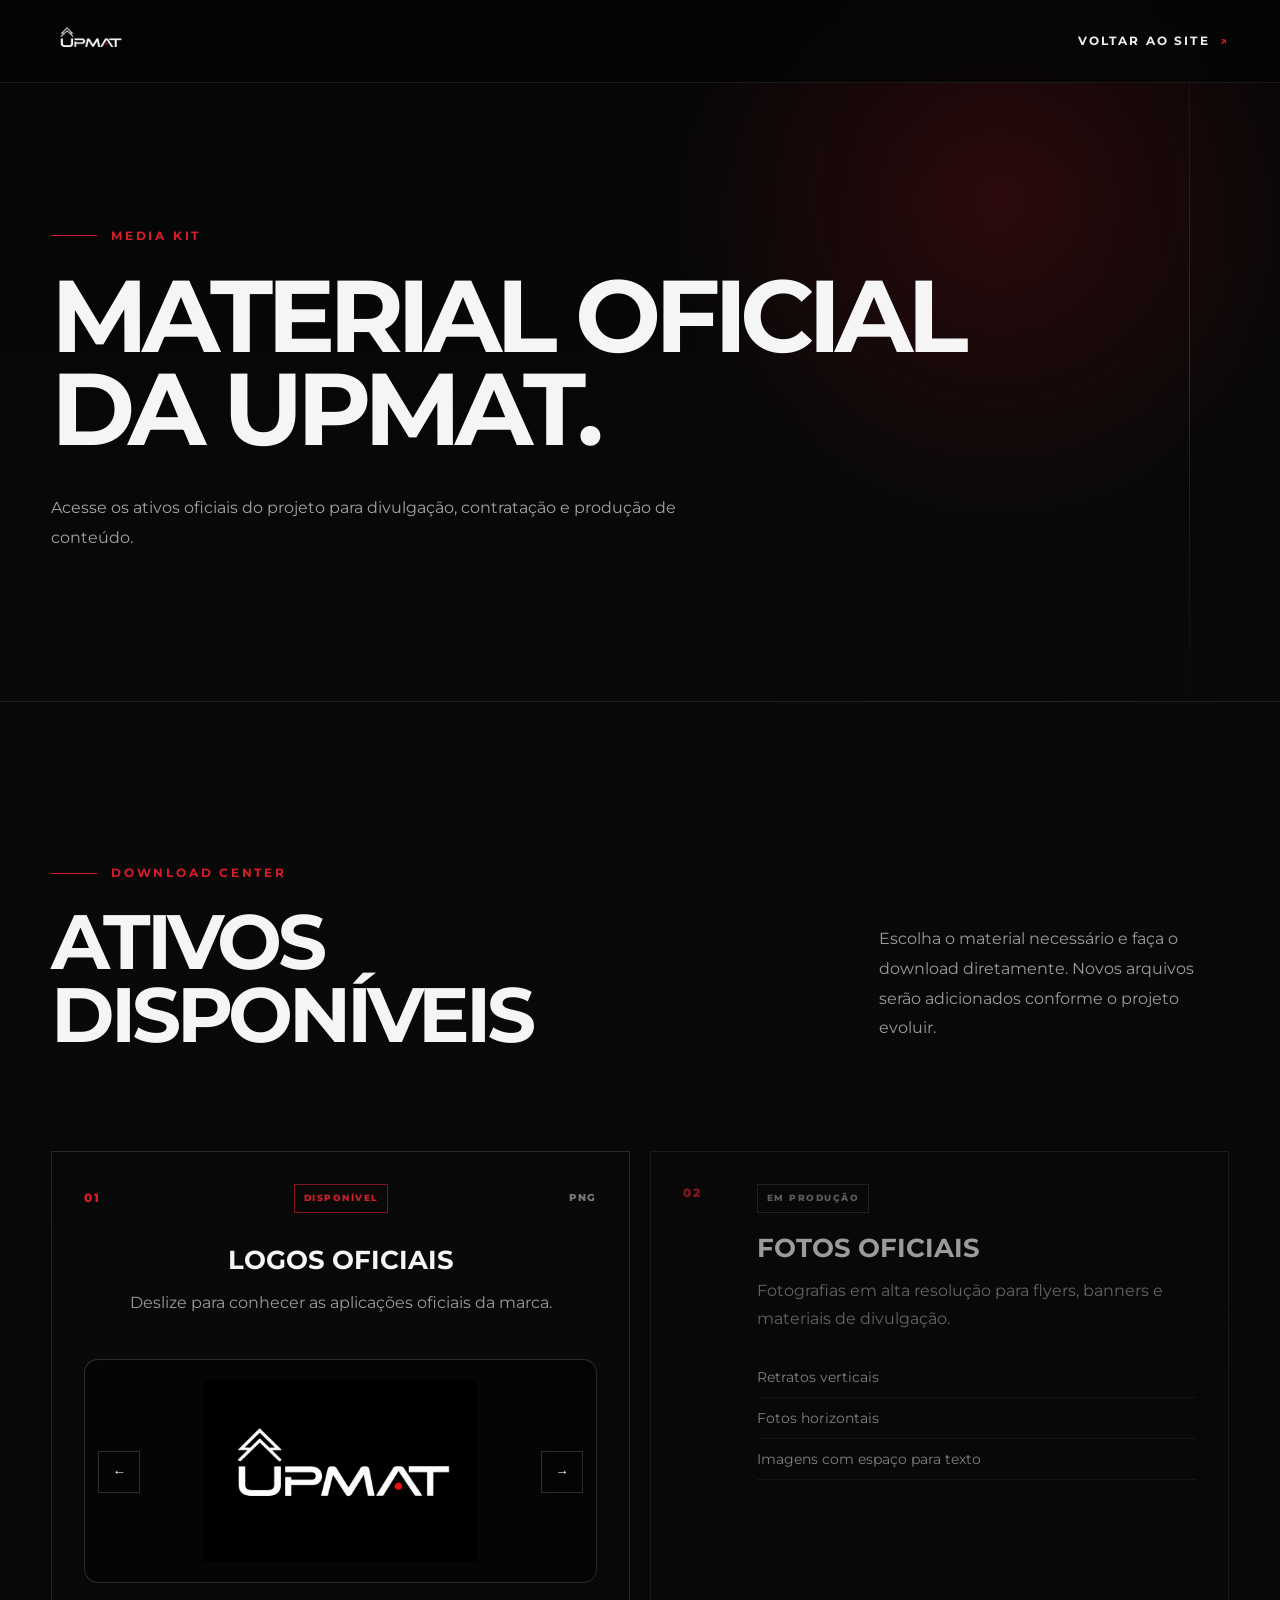
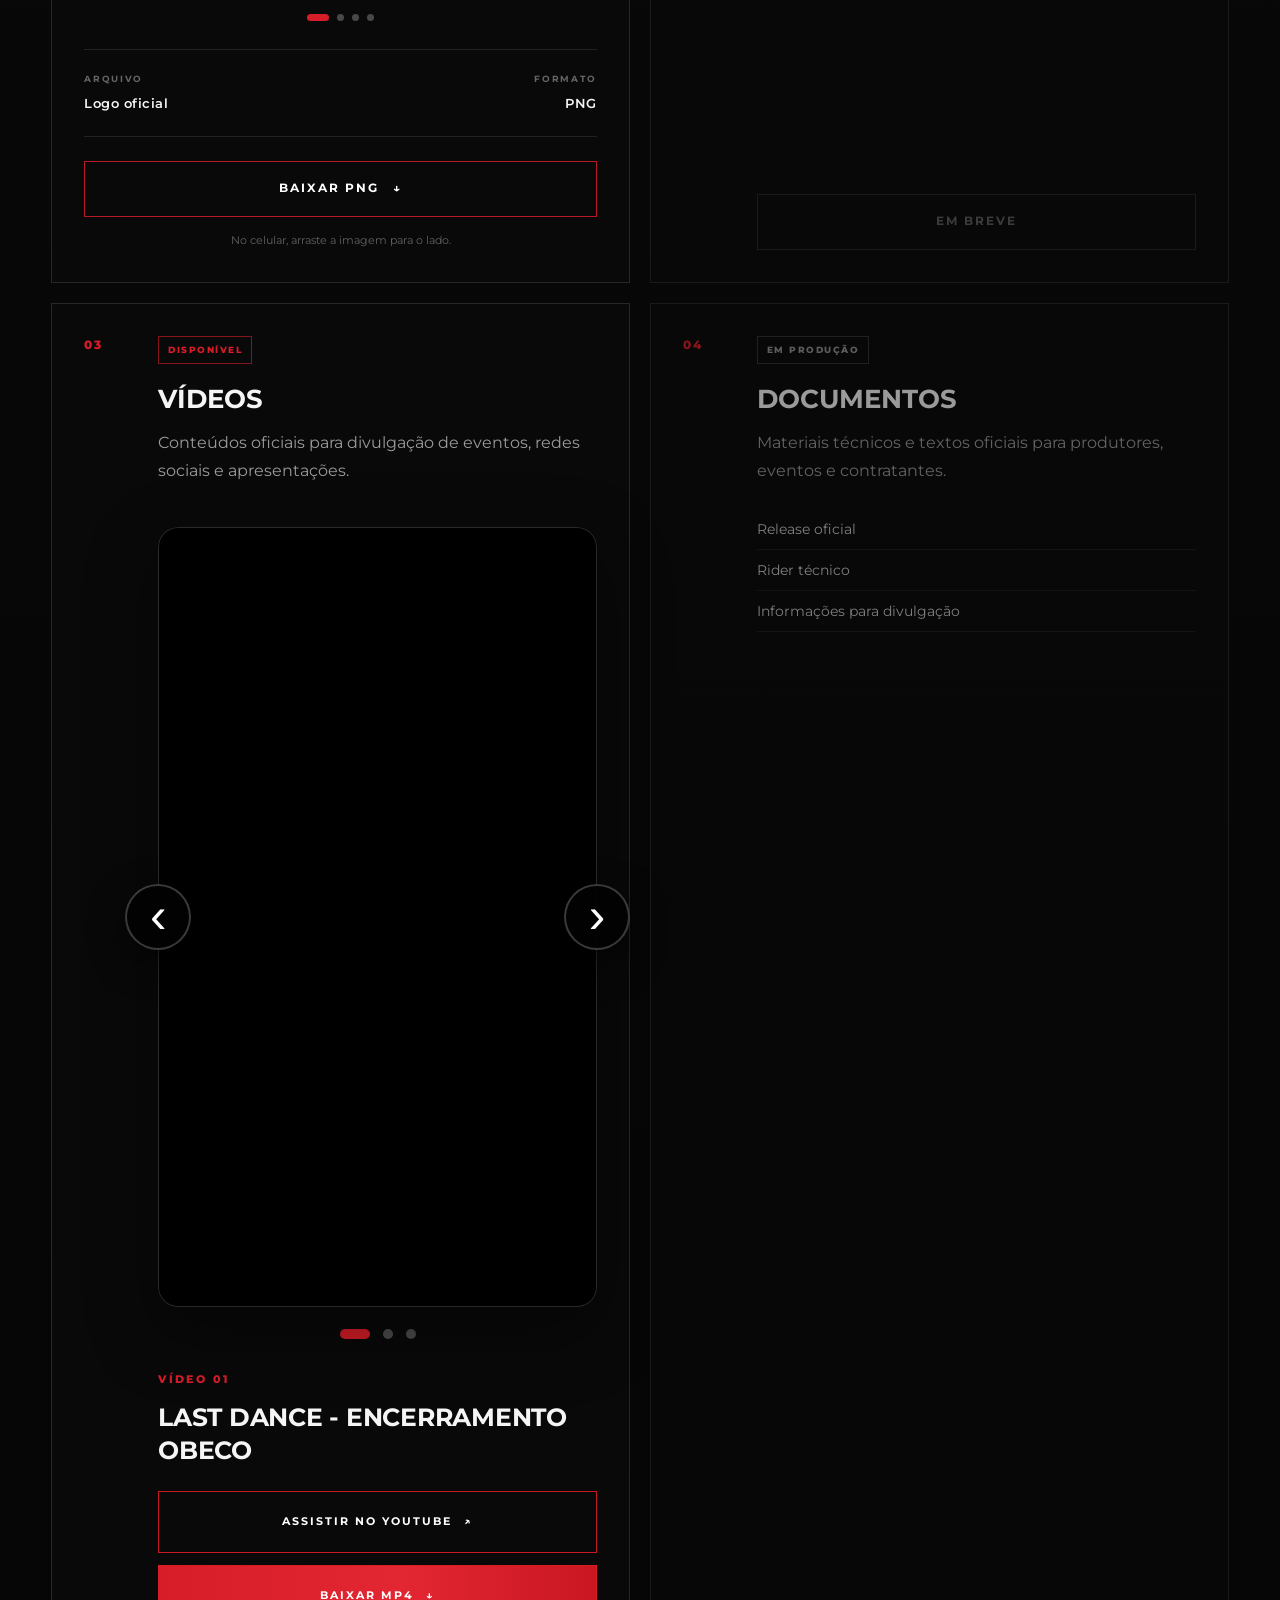
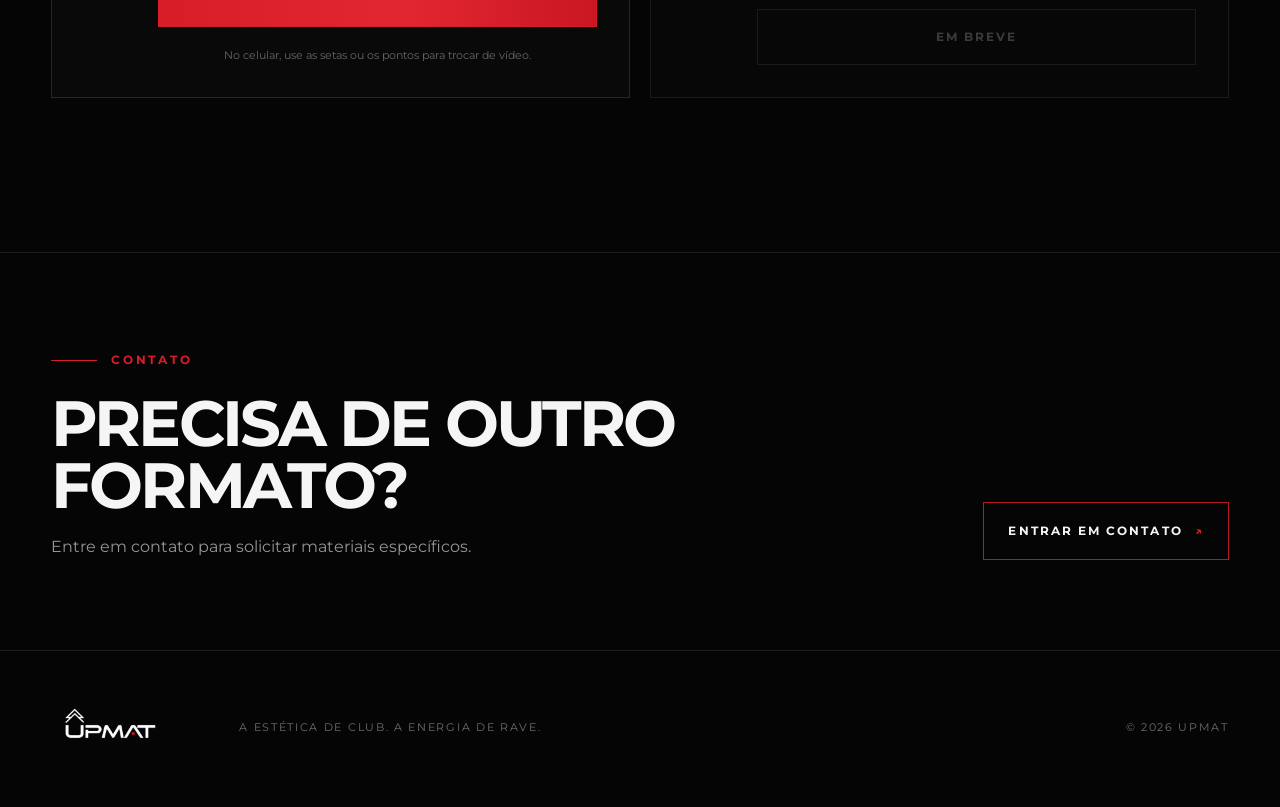
==== commit 1cd5d279: "Add files via upload" ====
--- a/media-kit.html
+++ b/media-kit.html
@@ -89,7 +89,7 @@
 <p>Conteúdos oficiais para divulgação de eventos, redes sociais e apresentações.</p>
 
 <div class="media-kit-video-carousel" data-video-carousel>
-<button class="media-kit-video-arrow media-kit-video-arrow-prev" type="button" aria-label="Ver vídeo anterior" data-video-prev>←</button>
+<button class="media-kit-video-arrow media-kit-video-arrow-prev" type="button" aria-label="Ver vídeo anterior" data-video-prev><span aria-hidden="true">‹</span></button>
 
 <div class="media-kit-video-viewport" data-video-viewport>
 <div class="media-kit-video-track" data-video-track>
@@ -111,7 +111,7 @@
 </div>
 </div>
 
-<button class="media-kit-video-arrow media-kit-video-arrow-next" type="button" aria-label="Ver próximo vídeo" data-video-next>→</button>
+<button class="media-kit-video-arrow media-kit-video-arrow-next" type="button" aria-label="Ver próximo vídeo" data-video-next><span aria-hidden="true">›</span></button>
 </div>
 
 <div class="media-kit-video-dots" role="tablist" aria-label="Vídeos oficiais">
--- a/media-kit.css
+++ b/media-kit.css
@@ -3,37 +3,48 @@
 ================================================== */
 .media-kit-page{background:#050505;color:#f5f5f5}.media-kit-header{position:fixed;top:0;left:0;width:100%;z-index:1000;backdrop-filter:blur(12px);background:rgba(5,5,5,.82);border-bottom:1px solid rgba(255,255,255,.08)}.media-kit-nav{height:82px;display:flex;align-items:center;justify-content:space-between}.media-kit-logo img{height:54px}.media-kit-back{display:inline-flex;align-items:center;gap:10px;color:#eee;font-size:.74rem;font-weight:700;letter-spacing:.18em;transition:color .25s ease}.media-kit-back span{color:#d61d28}.media-kit-back:hover{color:#d61d28}.media-kit-hero{position:relative;overflow:hidden;min-height:78vh;display:flex;align-items:flex-end;padding:180px 0 110px;background:radial-gradient(circle at 78% 28%,rgba(214,29,40,.18),transparent 30%),linear-gradient(180deg,#050505 0%,#090909 100%);border-bottom:1px solid rgba(255,255,255,.10)}.media-kit-hero::before{content:"";position:absolute;top:0;right:7%;width:1px;height:100%;background:linear-gradient(180deg,transparent,rgba(214,29,40,.52),transparent)}.media-kit-kicker{display:inline-flex;align-items:center;gap:14px;margin-bottom:24px;color:#d61d28;font-size:.72rem;font-weight:700;letter-spacing:.24em}.media-kit-kicker::before{content:"";width:46px;height:1px;background:currentColor}.media-kit-hero h1{max-width:1000px;margin:0;font-size:clamp(3.6rem,8vw,8.2rem);font-weight:700;line-height:.91;letter-spacing:-.06em;text-transform:uppercase}.media-kit-hero p{max-width:700px;margin:38px 0 0;color:rgba(245,245,245,.66);font-size:clamp(1rem,1.2vw,1.18rem);line-height:1.85}.media-kit-assets{position:relative;padding:clamp(96px,12vw,170px) 0;background:linear-gradient(180deg,#090909 0%,#050505 100%)}.media-kit-section-heading{display:grid;grid-template-columns:minmax(0,1.35fr) minmax(280px,.65fr);gap:clamp(48px,8vw,120px);align-items:end;margin-bottom:clamp(60px,8vw,100px)}.media-kit-section-heading h2{margin:0;font-size:clamp(3rem,6vw,6.4rem);line-height:.94;letter-spacing:-.055em;text-transform:uppercase}.media-kit-section-heading>p{max-width:430px;margin:0 0 8px;color:rgba(245,245,245,.62);line-height:1.85}.media-kit-grid{display:grid;grid-template-columns:repeat(2,minmax(0,1fr));gap:20px}.media-kit-card{min-height:500px;display:grid;grid-template-columns:54px 1fr;gap:20px;padding:32px;border:1px solid rgba(255,255,255,.12);background:#090909}.media-kit-card-active{transition:transform .25s ease,border-color .25s ease}.media-kit-card-active:hover{transform:translateY(-4px);border-color:rgba(214,29,40,.85)}.media-kit-card-pending{opacity:.62}.media-kit-card-number{color:#d61d28;font-size:.74rem;font-weight:800;letter-spacing:.16em}.media-kit-card-content{display:flex;flex-direction:column}.media-kit-status{width:max-content;margin-bottom:22px;padding:6px 9px;border:1px solid rgba(255,255,255,.16);color:rgba(255,255,255,.55);font-size:.58rem;font-weight:800;letter-spacing:.16em}.media-kit-status-active{border-color:rgba(214,29,40,.60);color:#d61d28}.media-kit-card h3{margin:0 0 16px;font-size:clamp(1.6rem,2vw,2.15rem);line-height:1.05;text-transform:uppercase}.media-kit-card p{margin:0 0 24px;color:rgba(245,245,245,.62);line-height:1.75}.media-kit-card ul{margin:0 0 34px;padding:0;list-style:none}.media-kit-card li{padding:9px 0;border-bottom:1px solid rgba(255,255,255,.08);color:rgba(255,255,255,.78);font-size:.86rem}.media-kit-download{width:100%;min-height:56px;margin-top:auto;padding:15px 18px;display:flex;align-items:center;justify-content:center;gap:14px;border:1px solid rgba(214,29,40,.85);color:#fff;font-size:.72rem;font-weight:700;letter-spacing:.18em;transition:background .25s ease,transform .25s ease}.media-kit-download:hover{background:#d61d28;transform:translateY(-2px)}.media-kit-download-disabled{border-color:rgba(255,255,255,.12);color:rgba(255,255,255,.34);cursor:not-allowed}
 
+
 .media-kit-video-card{min-height:auto}
-.media-kit-video-carousel{position:relative;width:280px;max-width:100%;margin:6px auto 0}
-.media-kit-video-viewport{width:100%;overflow:hidden;border-radius:14px;touch-action:pan-y}
+.media-kit-video-carousel{position:relative;width:min(100%,520px);margin:18px auto 0}
+.media-kit-video-viewport{width:100%;overflow:hidden;border-radius:20px;touch-action:pan-y;box-shadow:0 24px 70px rgba(0,0,0,.44)}
 .media-kit-video-track{display:flex;transition:transform .45s cubic-bezier(.22,.61,.36,1);will-change:transform}
 .media-kit-video-slide{flex:0 0 100%;min-width:0}
-.media-kit-video-frame{position:relative;width:100%;aspect-ratio:9/16;overflow:hidden;border:1px solid rgba(255,255,255,.14);border-radius:14px;background:#000}
+.media-kit-video-frame{position:relative;width:100%;aspect-ratio:9/16;overflow:hidden;border:1px solid rgba(255,255,255,.16);border-radius:20px;background:#000}
 .media-kit-video-frame iframe{display:block;width:100%;height:100%;border:0}
-.media-kit-video-arrow{position:absolute;top:50%;z-index:3;width:42px;height:42px;display:grid;place-items:center;border:1px solid rgba(255,255,255,.18);background:rgba(5,5,5,.82);color:#fff;transform:translateY(-50%);cursor:pointer;transition:background .2s ease,border-color .2s ease}
-.media-kit-video-arrow:hover{background:#d61d28;border-color:#d61d28}
-.media-kit-video-arrow-prev{left:-54px}
-.media-kit-video-arrow-next{right:-54px}
-.media-kit-video-dots{display:flex;justify-content:center;gap:8px;margin:16px 0 24px}
-.media-kit-video-dots button{width:7px;height:7px;padding:0;border:0;border-radius:50%;background:rgba(255,255,255,.26);cursor:pointer;transition:width .2s ease,background .2s ease}
-.media-kit-video-dots button.is-active{width:22px;border-radius:10px;background:#d61d28}
-.media-kit-video-info{width:280px;max-width:100%;margin:0 auto;padding:0 0 18px}
-.media-kit-video-info span{display:block;margin-bottom:8px;color:#d61d28;font-size:.58rem;font-weight:800;letter-spacing:.18em}
-.media-kit-video-info h4{min-height:2.8em;margin:0;font-size:1.05rem;line-height:1.4;text-transform:uppercase}
-.media-kit-video-actions{display:grid;grid-template-columns:1fr;gap:10px;width:280px;max-width:100%;margin:0 auto}
-.media-kit-video-button{width:100%;min-height:54px;padding:14px 16px;display:flex;align-items:center;justify-content:center;gap:10px;border:1px solid rgba(214,29,40,.85);color:#fff;font-size:.64rem;font-weight:700;letter-spacing:.14em;text-align:center;transition:background .25s ease,transform .25s ease}
-.media-kit-video-button:hover{background:#d61d28;transform:translateY(-2px)}
-.media-kit-video-download{background:#d61d28}
-.media-kit-video-note{max-width:280px;margin:18px auto 0!important;text-align:center;font-size:.7rem!important;line-height:1.6!important;color:rgba(255,255,255,.38)!important}
+.media-kit-video-arrow{position:absolute;top:50%;z-index:5;width:66px;height:66px;padding:0;display:grid;place-items:center;border:2px solid rgba(255,255,255,.22);border-radius:50%;background:rgba(3,3,3,.94);color:#fff;transform:translateY(-50%);cursor:pointer;box-shadow:0 12px 35px rgba(0,0,0,.55);transition:transform .22s ease,background .22s ease,border-color .22s ease,box-shadow .22s ease}
+.media-kit-video-arrow span{display:block;font-family:Arial,sans-serif;font-size:3.1rem;font-weight:200;line-height:.75;transform:translateY(-2px)}
+.media-kit-video-arrow:hover{background:#d61d28;border-color:#d61d28;transform:translateY(-50%) scale(1.06);box-shadow:0 14px 38px rgba(214,29,40,.24)}
+.media-kit-video-arrow:active{transform:translateY(-50%) scale(.96)}
+.media-kit-video-arrow-prev{left:-33px}
+.media-kit-video-arrow-next{right:-33px}
+.media-kit-video-dots{display:flex;justify-content:center;gap:13px;margin:22px 0 32px}
+.media-kit-video-dots button{width:10px;height:10px;padding:0;border:0;border-radius:50%;background:rgba(255,255,255,.28);cursor:pointer;transition:width .22s ease,background .22s ease,transform .22s ease}
+.media-kit-video-dots button:hover{transform:scale(1.15)}
+.media-kit-video-dots button.is-active{width:30px;border-radius:999px;background:#d61d28}
+.media-kit-video-info{width:min(100%,520px);margin:0 auto;padding:0 0 24px}
+.media-kit-video-info span{display:block;margin-bottom:12px;color:#d61d28;font-size:.68rem;font-weight:800;letter-spacing:.22em}
+.media-kit-video-info h4{min-height:2.5em;margin:0;font-size:clamp(1.18rem,2vw,1.55rem);line-height:1.34;letter-spacing:-.01em;text-transform:uppercase}
+.media-kit-video-actions{display:grid;grid-template-columns:1fr;gap:12px;width:min(100%,520px);margin:0 auto}
+.media-kit-video-button{width:100%;min-height:62px;padding:16px 20px;display:flex;align-items:center;justify-content:center;gap:12px;border:1px solid rgba(214,29,40,.92);color:#fff;font-size:.7rem;font-weight:700;letter-spacing:.18em;text-align:center;transition:background .25s ease,transform .25s ease,box-shadow .25s ease}
+.media-kit-video-button:hover{background:#d61d28;transform:translateY(-2px);box-shadow:0 12px 28px rgba(214,29,40,.16)}
+.media-kit-video-download{background:linear-gradient(90deg,#d61d28 0%,#e32732 55%,#c91722 100%)}
+.media-kit-video-note{max-width:520px;margin:20px auto 0!important;text-align:center;font-size:.7rem!important;line-height:1.6!important;color:rgba(255,255,255,.38)!important}
 .media-kit-logo-card{display:block;padding:32px}.media-kit-logo-topbar{display:grid;grid-template-columns:1fr auto 1fr;align-items:center;margin-bottom:34px}.media-kit-logo-topbar .media-kit-status{margin:0}.media-kit-file-type{justify-self:end;color:rgba(255,255,255,.46);font-size:.63rem;font-weight:800;letter-spacing:.16em}.media-kit-logo-content{width:100%;align-items:stretch}.media-kit-logo-content h3,.media-kit-logo-description{text-align:center}.media-kit-logo-carousel{position:relative;width:100%;margin:18px 0 16px}.media-kit-carousel-viewport{overflow:hidden;width:100%;touch-action:pan-y}.media-kit-carousel-track{display:flex;transition:transform .45s cubic-bezier(.22,.61,.36,1);will-change:transform;cursor:grab}.media-kit-carousel-track:active{cursor:grabbing}.media-kit-logo-slide{flex:0 0 100%;min-width:0}.media-kit-logo-preview{width:min(100%,920px);aspect-ratio:16/7;margin-inline:auto;display:flex;align-items:center;justify-content:center;overflow:hidden;border-radius:14px}.media-kit-preview-light,.media-kit-preview-dark{background:#050505;border:1px solid rgba(255,255,255,.16);box-shadow:0 18px 50px rgba(0,0,0,.28)}.media-kit-logo-preview img{width:82%;height:82%;object-fit:contain;user-select:none;-webkit-user-drag:none}.media-kit-carousel-arrow{position:absolute;top:50%;z-index:2;width:42px;height:42px;display:grid;place-items:center;border:1px solid rgba(255,255,255,.16);background:rgba(5,5,5,.74);color:#fff;transform:translateY(-50%);cursor:pointer;transition:background .2s ease,border-color .2s ease}.media-kit-carousel-arrow:hover{background:#d61d28;border-color:#d61d28}.media-kit-carousel-arrow-prev{left:14px}.media-kit-carousel-arrow-next{right:14px}.media-kit-carousel-dots{display:flex;justify-content:center;gap:8px;margin:14px 0 28px}.media-kit-carousel-dots button{width:7px;height:7px;padding:0;border:0;border-radius:50%;background:rgba(255,255,255,.26);cursor:pointer;transition:width .2s ease,background .2s ease}.media-kit-carousel-dots button.is-active{width:22px;border-radius:10px;background:#d61d28}.media-kit-logo-meta{display:grid;grid-template-columns:1fr auto;gap:30px;padding:22px 0;border-top:1px solid rgba(255,255,255,.10);border-bottom:1px solid rgba(255,255,255,.10)}.media-kit-logo-meta div{display:flex;flex-direction:column;gap:6px}.media-kit-logo-meta div:last-child{text-align:right}.media-kit-logo-meta span{color:rgba(255,255,255,.38);font-size:.58rem;font-weight:700;letter-spacing:.18em}.media-kit-logo-meta strong{font-size:.82rem;font-weight:600;letter-spacing:.04em}.media-kit-download-primary{margin-top:24px}.media-kit-format-note{margin:14px 0 0!important;text-align:center;font-size:.68rem!important;color:rgba(255,255,255,.36)!important}.media-kit-contact{padding:90px 0;border-top:1px solid rgba(255,255,255,.10);border-bottom:1px solid rgba(255,255,255,.10);background:#050505}.media-kit-contact-inner{display:flex;align-items:flex-end;justify-content:space-between;gap:50px}.media-kit-contact h2{margin:0;font-size:clamp(2.5rem,5vw,5rem);line-height:.96;letter-spacing:-.045em;text-transform:uppercase}.media-kit-contact p{margin:18px 0 0;color:rgba(245,245,245,.60)}.media-kit-contact-button{flex-shrink:0;min-height:58px;padding:16px 24px;display:inline-flex;align-items:center;justify-content:center;gap:12px;border:1px solid rgba(214,29,40,.85);font-size:.72rem;font-weight:700;letter-spacing:.18em;transition:background .25s ease,transform .25s ease}.media-kit-contact-button span{color:#d61d28}.media-kit-contact-button:hover{background:#d61d28;transform:translateY(-2px)}.media-kit-contact-button:hover span{color:#fff}.media-kit-footer{padding:38px 0;background:#050505}.media-kit-footer-inner{display:grid;grid-template-columns:160px 1fr auto;gap:28px;align-items:center}.media-kit-footer img{width:120px}.media-kit-footer p,.media-kit-footer span{color:rgba(255,255,255,.42);font-size:.66rem;letter-spacing:.16em}
 @media(max-width:900px){.media-kit-section-heading{grid-template-columns:1fr;gap:30px;align-items:start}.media-kit-grid{grid-template-columns:1fr}.media-kit-contact-inner{align-items:flex-start;flex-direction:column}.media-kit-contact-button{width:100%}.media-kit-footer-inner{grid-template-columns:1fr}}
 @media(max-width:600px){.media-kit-nav{height:74px}.media-kit-logo img{height:46px}.media-kit-back{font-size:.62rem;letter-spacing:.12em}.media-kit-hero{min-height:70vh;padding:150px 0 80px}.media-kit-hero h1{font-size:clamp(3rem,15vw,4.4rem)}.media-kit-assets{padding:84px 0 96px}.media-kit-section-heading h2{font-size:clamp(2.65rem,13vw,4rem)}.media-kit-card{min-height:auto;grid-template-columns:36px 1fr;gap:14px;padding:22px 18px}.media-kit-logo-card{padding:22px 18px}.media-kit-logo-topbar{margin-bottom:28px}.media-kit-logo-preview{aspect-ratio:16/9;max-height:290px;border-radius:12px}.media-kit-logo-preview img{width:84%;height:84%}.media-kit-carousel-arrow{display:none}.media-kit-logo-meta{grid-template-columns:1fr auto}.media-kit-contact{padding:76px 0}}
 
 
 @media(max-width:600px){
-  .media-kit-video-carousel,.media-kit-video-info,.media-kit-video-actions{width:220px}
-  .media-kit-video-arrow{display:grid;width:38px;height:38px;background:rgba(5,5,5,.86);border-color:rgba(255,255,255,.28)}
-  .media-kit-video-arrow-prev{left:8px}
-  .media-kit-video-arrow-next{right:8px}
-  .media-kit-video-note{max-width:220px}
+  .media-kit-video-carousel,.media-kit-video-info,.media-kit-video-actions{width:100%}
+  .media-kit-video-viewport,.media-kit-video-frame{border-radius:16px}
+  .media-kit-video-arrow{display:grid;width:48px;height:48px;border-width:1px;background:rgba(3,3,3,.92);border-color:rgba(255,255,255,.26)}
+  .media-kit-video-arrow span{font-size:2.35rem;transform:translateY(-1px)}
+  .media-kit-video-arrow-prev{left:-14px}
+  .media-kit-video-arrow-next{right:-14px}
+  .media-kit-video-dots{margin:18px 0 28px}
+  .media-kit-video-dots button{width:9px;height:9px}
+  .media-kit-video-dots button.is-active{width:28px}
+  .media-kit-video-info h4{font-size:1.15rem}
+  .media-kit-video-button{min-height:58px;font-size:.66rem}
+  .media-kit-video-note{max-width:100%}
 }
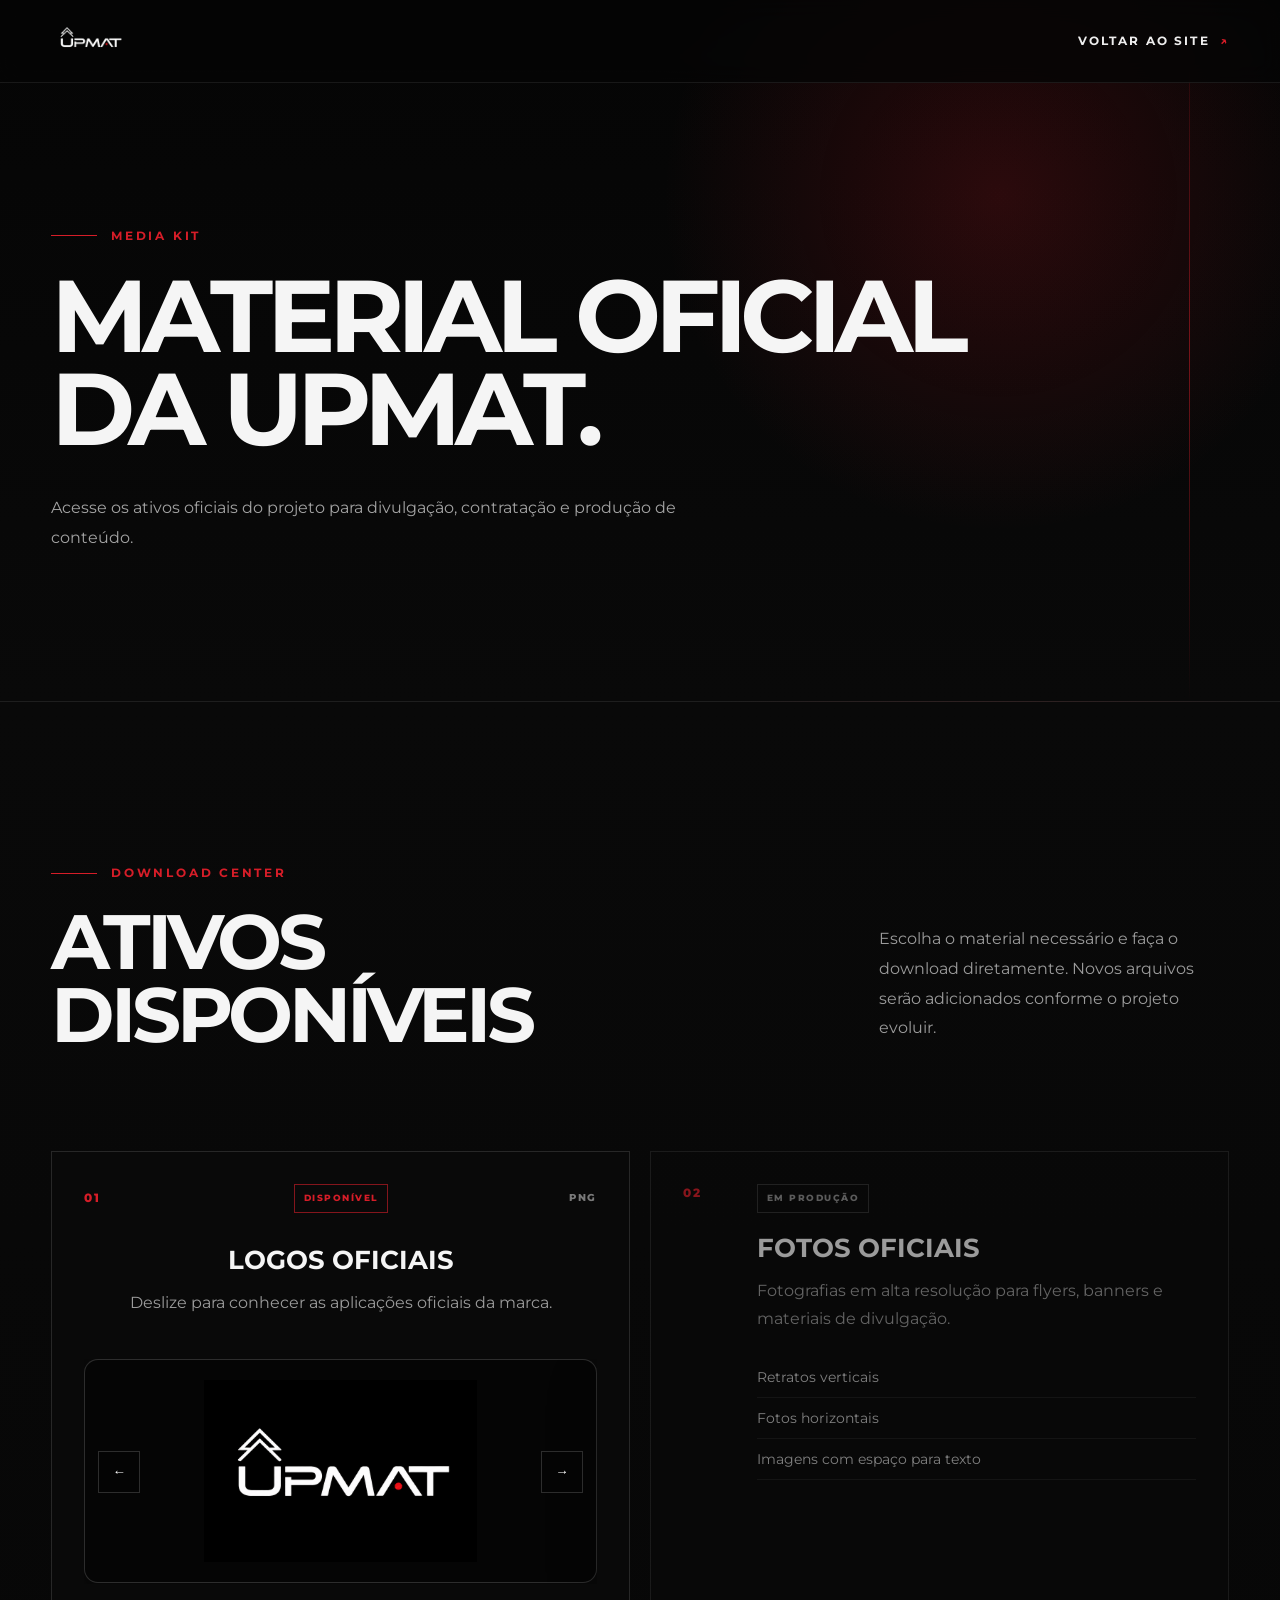
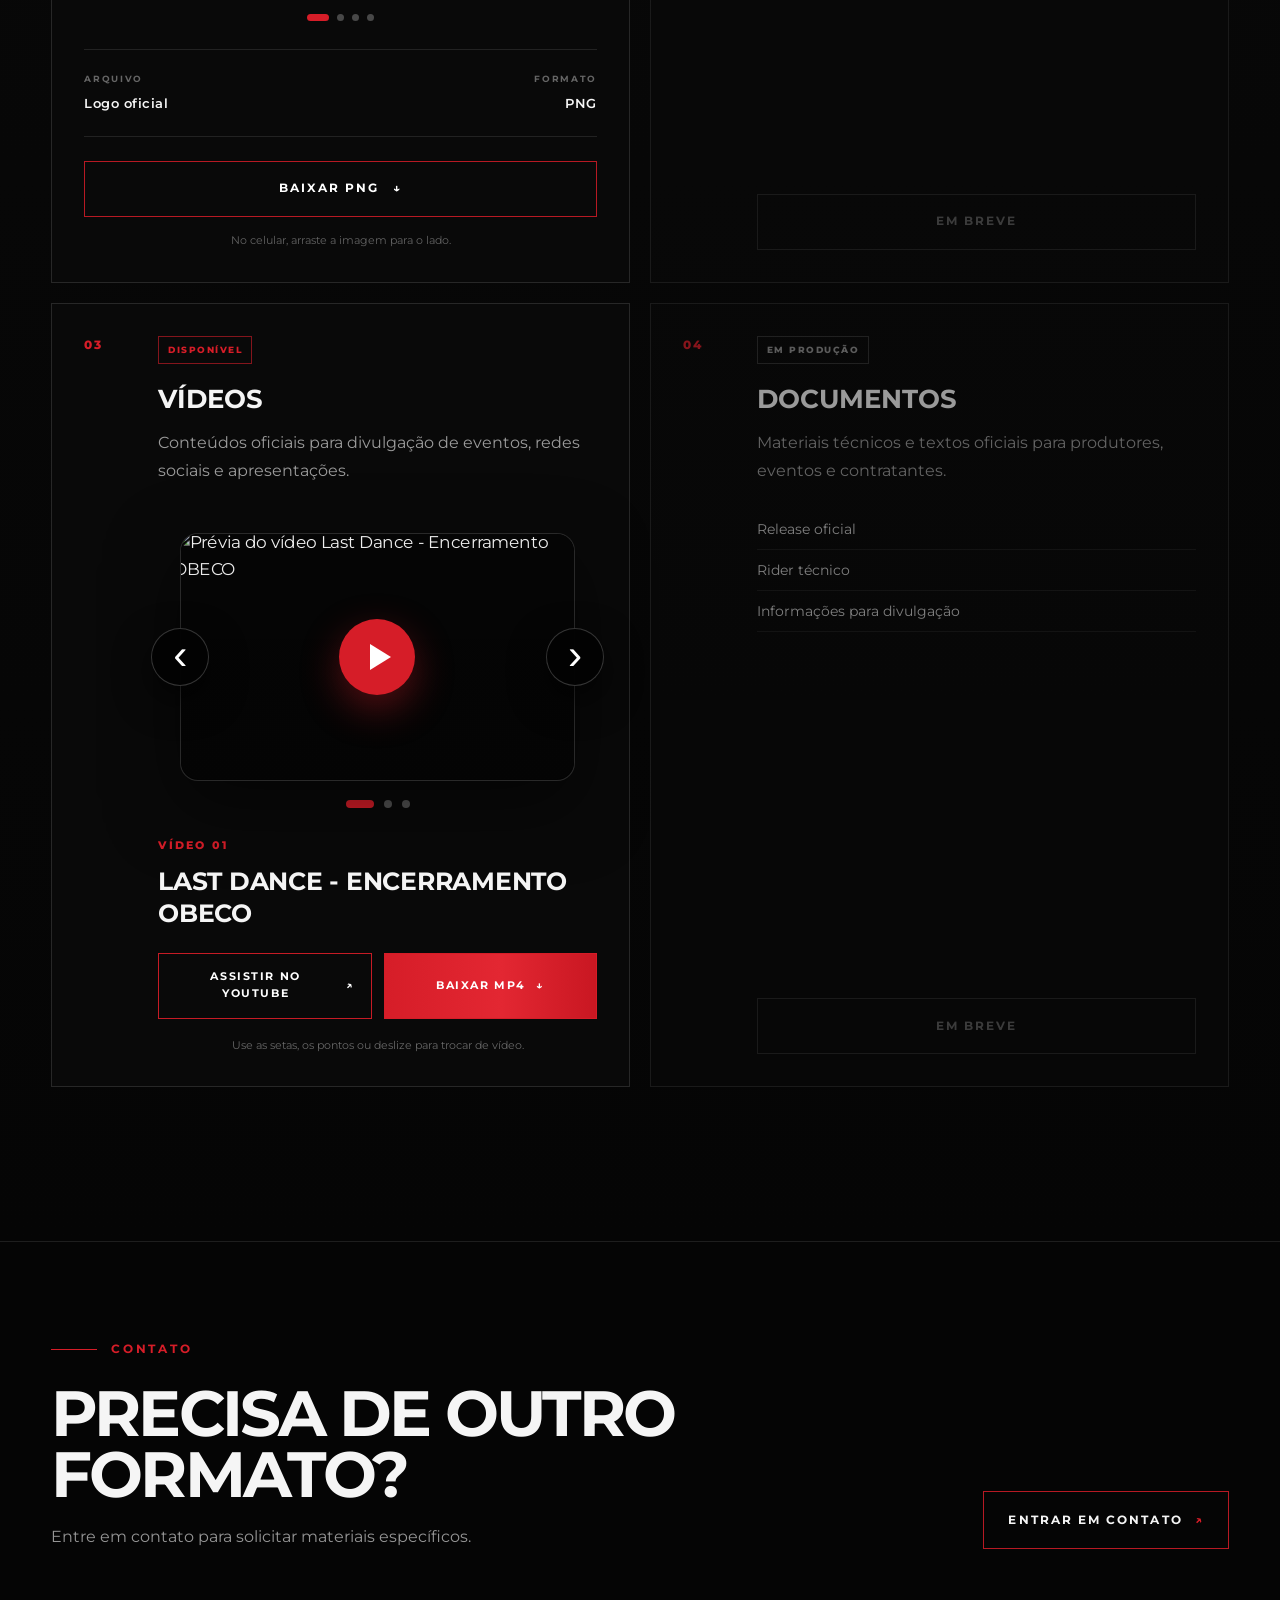
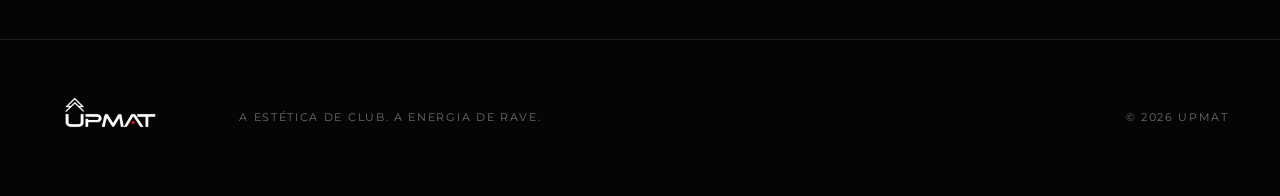
==== commit 304166a9: "Add files via upload" ====
--- a/media-kit.html
+++ b/media-kit.html
@@ -10,7 +10,7 @@
 <link rel="preconnect" href="https://fonts.gstatic.com" crossorigin>
 <link href="https://fonts.googleapis.com/css2?family=Montserrat:wght@300;400;500;600;700;800&display=swap" rel="stylesheet">
 <link rel="stylesheet" href="style.css">
-<link rel="stylesheet" href="media-kit.css?v=5">
+<link rel="stylesheet" href="media-kit.css?v=6">
 <link rel="icon" href="images/favicon.png">
 </head>
 <body class="media-kit-page">
@@ -94,19 +94,22 @@
 <div class="media-kit-video-viewport" data-video-viewport>
 <div class="media-kit-video-track" data-video-track>
 <article class="media-kit-video-slide">
-<div class="media-kit-video-frame">
-<iframe src="https://www.youtube.com/embed/mudVrhJ-7eE" title="Last Dance - Encerramento OBECO" loading="lazy" allow="accelerometer; autoplay; clipboard-write; encrypted-media; gyroscope; picture-in-picture; web-share" allowfullscreen></iframe>
-</div>
+<a class="media-kit-video-frame" href="https://youtube.com/shorts/mudVrhJ-7eE" target="_blank" rel="noopener" aria-label="Assistir Last Dance - Encerramento OBECO no YouTube">
+<img src="https://i.ytimg.com/vi/mudVrhJ-7eE/hqdefault.jpg" alt="Prévia do vídeo Last Dance - Encerramento OBECO" loading="lazy">
+<span class="media-kit-video-play" aria-hidden="true"></span>
+</a>
 </article>
 <article class="media-kit-video-slide">
-<div class="media-kit-video-frame">
-<iframe src="https://www.youtube.com/embed/4224laM7_wE" title="Baile do Alissera - passando a pista pro Gabriel Boni" loading="lazy" allow="accelerometer; autoplay; clipboard-write; encrypted-media; gyroscope; picture-in-picture; web-share" allowfullscreen></iframe>
-</div>
+<a class="media-kit-video-frame" href="https://youtube.com/shorts/4224laM7_wE" target="_blank" rel="noopener" aria-label="Assistir Baile do Alissera no YouTube">
+<img src="https://i.ytimg.com/vi/4224laM7_wE/hqdefault.jpg" alt="Prévia do vídeo Baile do Alissera" loading="lazy">
+<span class="media-kit-video-play" aria-hidden="true"></span>
+</a>
 </article>
 <article class="media-kit-video-slide">
-<div class="media-kit-video-frame">
-<iframe src="https://www.youtube.com/embed/fNL2Yf0HRis" title="UNDERHOUSE - B2B com Luffs" loading="lazy" allow="accelerometer; autoplay; clipboard-write; encrypted-media; gyroscope; picture-in-picture; web-share" allowfullscreen></iframe>
-</div>
+<a class="media-kit-video-frame" href="https://youtube.com/shorts/fNL2Yf0HRis" target="_blank" rel="noopener" aria-label="Assistir UNDERHOUSE - B2B com Luffs no YouTube">
+<img src="https://i.ytimg.com/vi/fNL2Yf0HRis/hqdefault.jpg" alt="Prévia do vídeo UNDERHOUSE - B2B com Luffs" loading="lazy">
+<span class="media-kit-video-play" aria-hidden="true"></span>
+</a>
 </article>
 </div>
 </div>
@@ -130,7 +133,7 @@
 <a href="https://drive.google.com/uc?export=download&amp;id=1d11tLapgGxjxqW7X3oRIYMBh1wpyJgV_" class="media-kit-video-button media-kit-video-download" target="_blank" rel="noopener" data-video-download>BAIXAR MP4 <span aria-hidden="true">↓</span></a>
 </div>
 
-<p class="media-kit-video-note">No celular, use as setas ou os pontos para trocar de vídeo.</p>
+<p class="media-kit-video-note">Use as setas, os pontos ou deslize para trocar de vídeo.</p>
 </div>
 </article>
 <article class="media-kit-card media-kit-card-pending">
--- a/media-kit.css
+++ b/media-kit.css
@@ -4,47 +4,56 @@
 .media-kit-page{background:#050505;color:#f5f5f5}.media-kit-header{position:fixed;top:0;left:0;width:100%;z-index:1000;backdrop-filter:blur(12px);background:rgba(5,5,5,.82);border-bottom:1px solid rgba(255,255,255,.08)}.media-kit-nav{height:82px;display:flex;align-items:center;justify-content:space-between}.media-kit-logo img{height:54px}.media-kit-back{display:inline-flex;align-items:center;gap:10px;color:#eee;font-size:.74rem;font-weight:700;letter-spacing:.18em;transition:color .25s ease}.media-kit-back span{color:#d61d28}.media-kit-back:hover{color:#d61d28}.media-kit-hero{position:relative;overflow:hidden;min-height:78vh;display:flex;align-items:flex-end;padding:180px 0 110px;background:radial-gradient(circle at 78% 28%,rgba(214,29,40,.18),transparent 30%),linear-gradient(180deg,#050505 0%,#090909 100%);border-bottom:1px solid rgba(255,255,255,.10)}.media-kit-hero::before{content:"";position:absolute;top:0;right:7%;width:1px;height:100%;background:linear-gradient(180deg,transparent,rgba(214,29,40,.52),transparent)}.media-kit-kicker{display:inline-flex;align-items:center;gap:14px;margin-bottom:24px;color:#d61d28;font-size:.72rem;font-weight:700;letter-spacing:.24em}.media-kit-kicker::before{content:"";width:46px;height:1px;background:currentColor}.media-kit-hero h1{max-width:1000px;margin:0;font-size:clamp(3.6rem,8vw,8.2rem);font-weight:700;line-height:.91;letter-spacing:-.06em;text-transform:uppercase}.media-kit-hero p{max-width:700px;margin:38px 0 0;color:rgba(245,245,245,.66);font-size:clamp(1rem,1.2vw,1.18rem);line-height:1.85}.media-kit-assets{position:relative;padding:clamp(96px,12vw,170px) 0;background:linear-gradient(180deg,#090909 0%,#050505 100%)}.media-kit-section-heading{display:grid;grid-template-columns:minmax(0,1.35fr) minmax(280px,.65fr);gap:clamp(48px,8vw,120px);align-items:end;margin-bottom:clamp(60px,8vw,100px)}.media-kit-section-heading h2{margin:0;font-size:clamp(3rem,6vw,6.4rem);line-height:.94;letter-spacing:-.055em;text-transform:uppercase}.media-kit-section-heading>p{max-width:430px;margin:0 0 8px;color:rgba(245,245,245,.62);line-height:1.85}.media-kit-grid{display:grid;grid-template-columns:repeat(2,minmax(0,1fr));gap:20px}.media-kit-card{min-height:500px;display:grid;grid-template-columns:54px 1fr;gap:20px;padding:32px;border:1px solid rgba(255,255,255,.12);background:#090909}.media-kit-card-active{transition:transform .25s ease,border-color .25s ease}.media-kit-card-active:hover{transform:translateY(-4px);border-color:rgba(214,29,40,.85)}.media-kit-card-pending{opacity:.62}.media-kit-card-number{color:#d61d28;font-size:.74rem;font-weight:800;letter-spacing:.16em}.media-kit-card-content{display:flex;flex-direction:column}.media-kit-status{width:max-content;margin-bottom:22px;padding:6px 9px;border:1px solid rgba(255,255,255,.16);color:rgba(255,255,255,.55);font-size:.58rem;font-weight:800;letter-spacing:.16em}.media-kit-status-active{border-color:rgba(214,29,40,.60);color:#d61d28}.media-kit-card h3{margin:0 0 16px;font-size:clamp(1.6rem,2vw,2.15rem);line-height:1.05;text-transform:uppercase}.media-kit-card p{margin:0 0 24px;color:rgba(245,245,245,.62);line-height:1.75}.media-kit-card ul{margin:0 0 34px;padding:0;list-style:none}.media-kit-card li{padding:9px 0;border-bottom:1px solid rgba(255,255,255,.08);color:rgba(255,255,255,.78);font-size:.86rem}.media-kit-download{width:100%;min-height:56px;margin-top:auto;padding:15px 18px;display:flex;align-items:center;justify-content:center;gap:14px;border:1px solid rgba(214,29,40,.85);color:#fff;font-size:.72rem;font-weight:700;letter-spacing:.18em;transition:background .25s ease,transform .25s ease}.media-kit-download:hover{background:#d61d28;transform:translateY(-2px)}.media-kit-download-disabled{border-color:rgba(255,255,255,.12);color:rgba(255,255,255,.34);cursor:not-allowed}
 
 
-.media-kit-video-card{min-height:auto}
-.media-kit-video-carousel{position:relative;width:min(100%,520px);margin:18px auto 0}
-.media-kit-video-viewport{width:100%;overflow:hidden;border-radius:20px;touch-action:pan-y;box-shadow:0 24px 70px rgba(0,0,0,.44)}
+.media-kit-video-card{min-height:auto;overflow:visible}
+.media-kit-video-card .media-kit-card-content{overflow:visible}
+.media-kit-video-carousel{position:relative;width:min(100%,720px);margin:24px auto 0;padding-inline:22px}
+.media-kit-video-viewport{width:100%;overflow:hidden;border:1px solid rgba(255,255,255,.15);border-radius:18px;background:#030303;touch-action:pan-y;box-shadow:0 24px 70px rgba(0,0,0,.5)}
 .media-kit-video-track{display:flex;transition:transform .45s cubic-bezier(.22,.61,.36,1);will-change:transform}
 .media-kit-video-slide{flex:0 0 100%;min-width:0}
-.media-kit-video-frame{position:relative;width:100%;aspect-ratio:9/16;overflow:hidden;border:1px solid rgba(255,255,255,.16);border-radius:20px;background:#000}
-.media-kit-video-frame iframe{display:block;width:100%;height:100%;border:0}
-.media-kit-video-arrow{position:absolute;top:50%;z-index:5;width:66px;height:66px;padding:0;display:grid;place-items:center;border:2px solid rgba(255,255,255,.22);border-radius:50%;background:rgba(3,3,3,.94);color:#fff;transform:translateY(-50%);cursor:pointer;box-shadow:0 12px 35px rgba(0,0,0,.55);transition:transform .22s ease,background .22s ease,border-color .22s ease,box-shadow .22s ease}
-.media-kit-video-arrow span{display:block;font-family:Arial,sans-serif;font-size:3.1rem;font-weight:200;line-height:.75;transform:translateY(-2px)}
-.media-kit-video-arrow:hover{background:#d61d28;border-color:#d61d28;transform:translateY(-50%) scale(1.06);box-shadow:0 14px 38px rgba(214,29,40,.24)}
-.media-kit-video-arrow:active{transform:translateY(-50%) scale(.96)}
-.media-kit-video-arrow-prev{left:-33px}
-.media-kit-video-arrow-next{right:-33px}
-.media-kit-video-dots{display:flex;justify-content:center;gap:13px;margin:22px 0 32px}
-.media-kit-video-dots button{width:10px;height:10px;padding:0;border:0;border-radius:50%;background:rgba(255,255,255,.28);cursor:pointer;transition:width .22s ease,background .22s ease,transform .22s ease}
+.media-kit-video-frame{position:relative;width:100%;aspect-ratio:16/10;display:block;overflow:hidden;border-radius:17px;background:#050505;isolation:isolate}
+.media-kit-video-frame::after{content:"";position:absolute;inset:0;z-index:1;background:linear-gradient(180deg,rgba(0,0,0,.04),rgba(0,0,0,.18));pointer-events:none}
+.media-kit-video-frame img{width:100%;height:100%;display:block;object-fit:cover;object-position:center;transform:scale(1.04);transition:transform .45s ease,filter .35s ease;filter:saturate(.94) contrast(1.03)}
+.media-kit-video-frame:hover img{transform:scale(1.08);filter:saturate(1.08) contrast(1.05)}
+.media-kit-video-play{position:absolute;left:50%;top:50%;z-index:2;width:76px;height:76px;display:grid;place-items:center;border-radius:50%;background:#d61d28;transform:translate(-50%,-50%);box-shadow:0 14px 38px rgba(214,29,40,.38);transition:transform .25s ease,background .25s ease}
+.media-kit-video-play::before{content:"";width:0;height:0;margin-left:6px;border-top:13px solid transparent;border-bottom:13px solid transparent;border-left:21px solid #fff}
+.media-kit-video-frame:hover .media-kit-video-play{transform:translate(-50%,-50%) scale(1.07);background:#ef2632}
+.media-kit-video-arrow{position:absolute;top:50%;z-index:5;width:58px;height:58px;padding:0;display:grid;place-items:center;border:1px solid rgba(255,255,255,.20);border-radius:50%;background:rgba(3,3,3,.96);color:#fff;transform:translateY(-50%);cursor:pointer;box-shadow:0 14px 36px rgba(0,0,0,.62);transition:transform .22s ease,background .22s ease,border-color .22s ease}
+.media-kit-video-arrow span{display:block;font-family:Arial,sans-serif;font-size:2.65rem;font-weight:200;line-height:.72;transform:translateY(-2px)}
+.media-kit-video-arrow:hover{background:#d61d28;border-color:#d61d28;transform:translateY(-50%) scale(1.06)}
+.media-kit-video-arrow:active{transform:translateY(-50%) scale(.95)}
+.media-kit-video-arrow-prev{left:-7px}
+.media-kit-video-arrow-next{right:-7px}
+.media-kit-video-dots{display:flex;justify-content:center;gap:10px;margin:19px 0 30px}
+.media-kit-video-dots button{width:8px;height:8px;padding:0;border:0;border-radius:50%;background:rgba(255,255,255,.30);cursor:pointer;transition:width .22s ease,background .22s ease,transform .22s ease}
 .media-kit-video-dots button:hover{transform:scale(1.15)}
-.media-kit-video-dots button.is-active{width:30px;border-radius:999px;background:#d61d28}
-.media-kit-video-info{width:min(100%,520px);margin:0 auto;padding:0 0 24px}
-.media-kit-video-info span{display:block;margin-bottom:12px;color:#d61d28;font-size:.68rem;font-weight:800;letter-spacing:.22em}
-.media-kit-video-info h4{min-height:2.5em;margin:0;font-size:clamp(1.18rem,2vw,1.55rem);line-height:1.34;letter-spacing:-.01em;text-transform:uppercase}
-.media-kit-video-actions{display:grid;grid-template-columns:1fr;gap:12px;width:min(100%,520px);margin:0 auto}
-.media-kit-video-button{width:100%;min-height:62px;padding:16px 20px;display:flex;align-items:center;justify-content:center;gap:12px;border:1px solid rgba(214,29,40,.92);color:#fff;font-size:.7rem;font-weight:700;letter-spacing:.18em;text-align:center;transition:background .25s ease,transform .25s ease,box-shadow .25s ease}
+.media-kit-video-dots button.is-active{width:28px;border-radius:999px;background:#d61d28}
+.media-kit-video-info{width:min(100%,676px);margin:0 auto;padding:0 0 24px}
+.media-kit-video-info span{display:block;margin-bottom:10px;color:#d61d28;font-size:.66rem;font-weight:800;letter-spacing:.22em}
+.media-kit-video-info h4{min-height:2.5em;margin:0;font-size:clamp(1.15rem,2vw,1.55rem);line-height:1.3;letter-spacing:-.01em;text-transform:uppercase}
+.media-kit-video-actions{display:grid;grid-template-columns:1fr 1fr;gap:12px;width:min(100%,676px);margin:0 auto}
+.media-kit-video-button{width:100%;min-height:58px;padding:15px 16px;display:flex;align-items:center;justify-content:center;gap:10px;border:1px solid rgba(214,29,40,.92);color:#fff;font-size:.66rem;font-weight:700;letter-spacing:.15em;text-align:center;transition:background .25s ease,transform .25s ease,box-shadow .25s ease}
 .media-kit-video-button:hover{background:#d61d28;transform:translateY(-2px);box-shadow:0 12px 28px rgba(214,29,40,.16)}
 .media-kit-video-download{background:linear-gradient(90deg,#d61d28 0%,#e32732 55%,#c91722 100%)}
-.media-kit-video-note{max-width:520px;margin:20px auto 0!important;text-align:center;font-size:.7rem!important;line-height:1.6!important;color:rgba(255,255,255,.38)!important}
+.media-kit-video-note{max-width:676px;margin:18px auto 0!important;text-align:center;font-size:.68rem!important;line-height:1.6!important;color:rgba(255,255,255,.38)!important}
 .media-kit-logo-card{display:block;padding:32px}.media-kit-logo-topbar{display:grid;grid-template-columns:1fr auto 1fr;align-items:center;margin-bottom:34px}.media-kit-logo-topbar .media-kit-status{margin:0}.media-kit-file-type{justify-self:end;color:rgba(255,255,255,.46);font-size:.63rem;font-weight:800;letter-spacing:.16em}.media-kit-logo-content{width:100%;align-items:stretch}.media-kit-logo-content h3,.media-kit-logo-description{text-align:center}.media-kit-logo-carousel{position:relative;width:100%;margin:18px 0 16px}.media-kit-carousel-viewport{overflow:hidden;width:100%;touch-action:pan-y}.media-kit-carousel-track{display:flex;transition:transform .45s cubic-bezier(.22,.61,.36,1);will-change:transform;cursor:grab}.media-kit-carousel-track:active{cursor:grabbing}.media-kit-logo-slide{flex:0 0 100%;min-width:0}.media-kit-logo-preview{width:min(100%,920px);aspect-ratio:16/7;margin-inline:auto;display:flex;align-items:center;justify-content:center;overflow:hidden;border-radius:14px}.media-kit-preview-light,.media-kit-preview-dark{background:#050505;border:1px solid rgba(255,255,255,.16);box-shadow:0 18px 50px rgba(0,0,0,.28)}.media-kit-logo-preview img{width:82%;height:82%;object-fit:contain;user-select:none;-webkit-user-drag:none}.media-kit-carousel-arrow{position:absolute;top:50%;z-index:2;width:42px;height:42px;display:grid;place-items:center;border:1px solid rgba(255,255,255,.16);background:rgba(5,5,5,.74);color:#fff;transform:translateY(-50%);cursor:pointer;transition:background .2s ease,border-color .2s ease}.media-kit-carousel-arrow:hover{background:#d61d28;border-color:#d61d28}.media-kit-carousel-arrow-prev{left:14px}.media-kit-carousel-arrow-next{right:14px}.media-kit-carousel-dots{display:flex;justify-content:center;gap:8px;margin:14px 0 28px}.media-kit-carousel-dots button{width:7px;height:7px;padding:0;border:0;border-radius:50%;background:rgba(255,255,255,.26);cursor:pointer;transition:width .2s ease,background .2s ease}.media-kit-carousel-dots button.is-active{width:22px;border-radius:10px;background:#d61d28}.media-kit-logo-meta{display:grid;grid-template-columns:1fr auto;gap:30px;padding:22px 0;border-top:1px solid rgba(255,255,255,.10);border-bottom:1px solid rgba(255,255,255,.10)}.media-kit-logo-meta div{display:flex;flex-direction:column;gap:6px}.media-kit-logo-meta div:last-child{text-align:right}.media-kit-logo-meta span{color:rgba(255,255,255,.38);font-size:.58rem;font-weight:700;letter-spacing:.18em}.media-kit-logo-meta strong{font-size:.82rem;font-weight:600;letter-spacing:.04em}.media-kit-download-primary{margin-top:24px}.media-kit-format-note{margin:14px 0 0!important;text-align:center;font-size:.68rem!important;color:rgba(255,255,255,.36)!important}.media-kit-contact{padding:90px 0;border-top:1px solid rgba(255,255,255,.10);border-bottom:1px solid rgba(255,255,255,.10);background:#050505}.media-kit-contact-inner{display:flex;align-items:flex-end;justify-content:space-between;gap:50px}.media-kit-contact h2{margin:0;font-size:clamp(2.5rem,5vw,5rem);line-height:.96;letter-spacing:-.045em;text-transform:uppercase}.media-kit-contact p{margin:18px 0 0;color:rgba(245,245,245,.60)}.media-kit-contact-button{flex-shrink:0;min-height:58px;padding:16px 24px;display:inline-flex;align-items:center;justify-content:center;gap:12px;border:1px solid rgba(214,29,40,.85);font-size:.72rem;font-weight:700;letter-spacing:.18em;transition:background .25s ease,transform .25s ease}.media-kit-contact-button span{color:#d61d28}.media-kit-contact-button:hover{background:#d61d28;transform:translateY(-2px)}.media-kit-contact-button:hover span{color:#fff}.media-kit-footer{padding:38px 0;background:#050505}.media-kit-footer-inner{display:grid;grid-template-columns:160px 1fr auto;gap:28px;align-items:center}.media-kit-footer img{width:120px}.media-kit-footer p,.media-kit-footer span{color:rgba(255,255,255,.42);font-size:.66rem;letter-spacing:.16em}
 @media(max-width:900px){.media-kit-section-heading{grid-template-columns:1fr;gap:30px;align-items:start}.media-kit-grid{grid-template-columns:1fr}.media-kit-contact-inner{align-items:flex-start;flex-direction:column}.media-kit-contact-button{width:100%}.media-kit-footer-inner{grid-template-columns:1fr}}
 @media(max-width:600px){.media-kit-nav{height:74px}.media-kit-logo img{height:46px}.media-kit-back{font-size:.62rem;letter-spacing:.12em}.media-kit-hero{min-height:70vh;padding:150px 0 80px}.media-kit-hero h1{font-size:clamp(3rem,15vw,4.4rem)}.media-kit-assets{padding:84px 0 96px}.media-kit-section-heading h2{font-size:clamp(2.65rem,13vw,4rem)}.media-kit-card{min-height:auto;grid-template-columns:36px 1fr;gap:14px;padding:22px 18px}.media-kit-logo-card{padding:22px 18px}.media-kit-logo-topbar{margin-bottom:28px}.media-kit-logo-preview{aspect-ratio:16/9;max-height:290px;border-radius:12px}.media-kit-logo-preview img{width:84%;height:84%}.media-kit-carousel-arrow{display:none}.media-kit-logo-meta{grid-template-columns:1fr auto}.media-kit-contact{padding:76px 0}}
 
 
 @media(max-width:600px){
-  .media-kit-video-carousel,.media-kit-video-info,.media-kit-video-actions{width:100%}
-  .media-kit-video-viewport,.media-kit-video-frame{border-radius:16px}
-  .media-kit-video-arrow{display:grid;width:48px;height:48px;border-width:1px;background:rgba(3,3,3,.92);border-color:rgba(255,255,255,.26)}
-  .media-kit-video-arrow span{font-size:2.35rem;transform:translateY(-1px)}
-  .media-kit-video-arrow-prev{left:-14px}
-  .media-kit-video-arrow-next{right:-14px}
-  .media-kit-video-dots{margin:18px 0 28px}
-  .media-kit-video-dots button{width:9px;height:9px}
-  .media-kit-video-dots button.is-active{width:28px}
-  .media-kit-video-info h4{font-size:1.15rem}
-  .media-kit-video-button{min-height:58px;font-size:.66rem}
-  .media-kit-video-note{max-width:100%}
+  .media-kit-video-carousel{width:calc(100% + 8px);margin-left:-4px;padding-inline:16px}
+  .media-kit-video-viewport{border-radius:15px}
+  .media-kit-video-frame{aspect-ratio:16/10;border-radius:14px}
+  .media-kit-video-play{width:58px;height:58px}
+  .media-kit-video-play::before{border-top-width:10px;border-bottom-width:10px;border-left-width:16px;margin-left:4px}
+  .media-kit-video-arrow{width:44px;height:44px;border-width:1px}
+  .media-kit-video-arrow span{font-size:2.05rem;transform:translateY(-1px)}
+  .media-kit-video-arrow-prev{left:-6px}
+  .media-kit-video-arrow-next{right:-6px}
+  .media-kit-video-dots{margin:17px 0 28px}
+  .media-kit-video-info{width:100%;padding-bottom:20px}
+  .media-kit-video-info h4{font-size:1.08rem;line-height:1.35}
+  .media-kit-video-actions{width:100%;grid-template-columns:1fr 1fr;gap:8px}
+  .media-kit-video-button{min-height:54px;padding:13px 8px;font-size:.56rem;letter-spacing:.10em;gap:7px}
+  .media-kit-video-note{max-width:100%;margin-top:16px!important}
 }
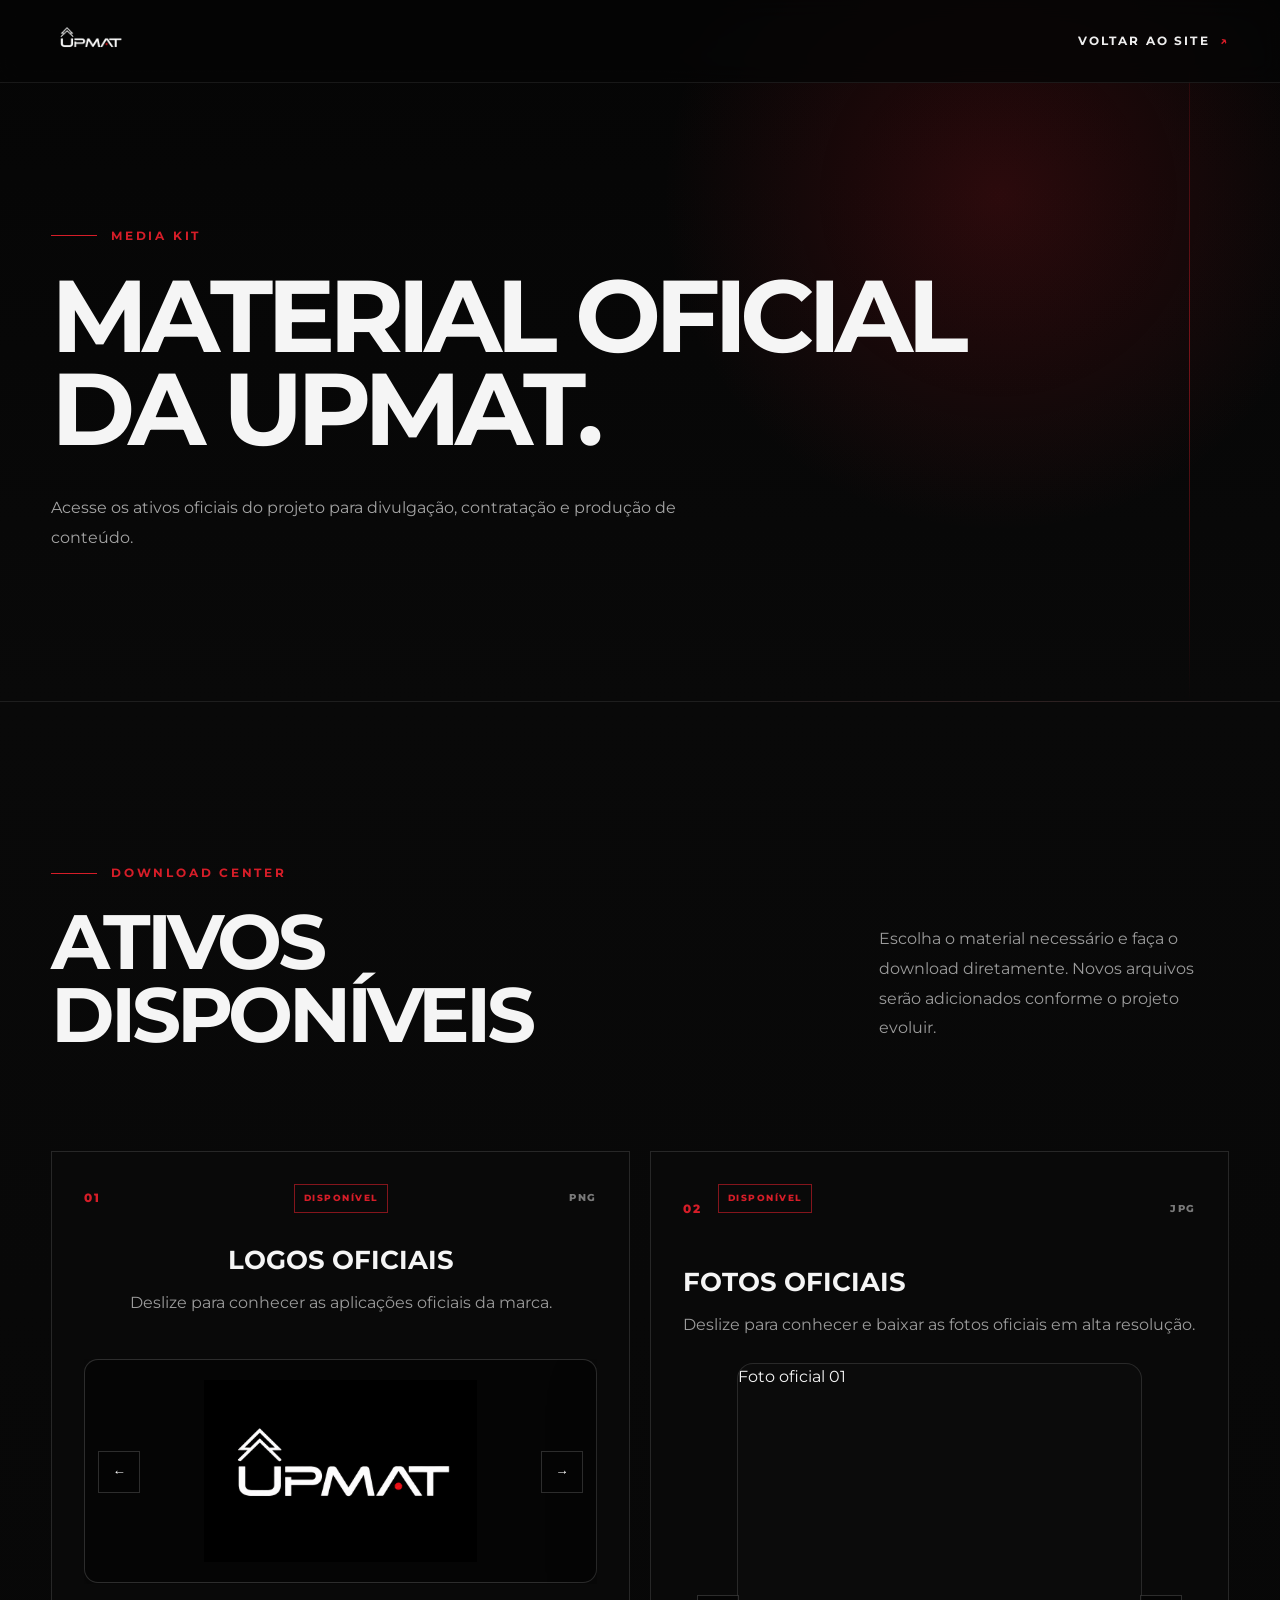
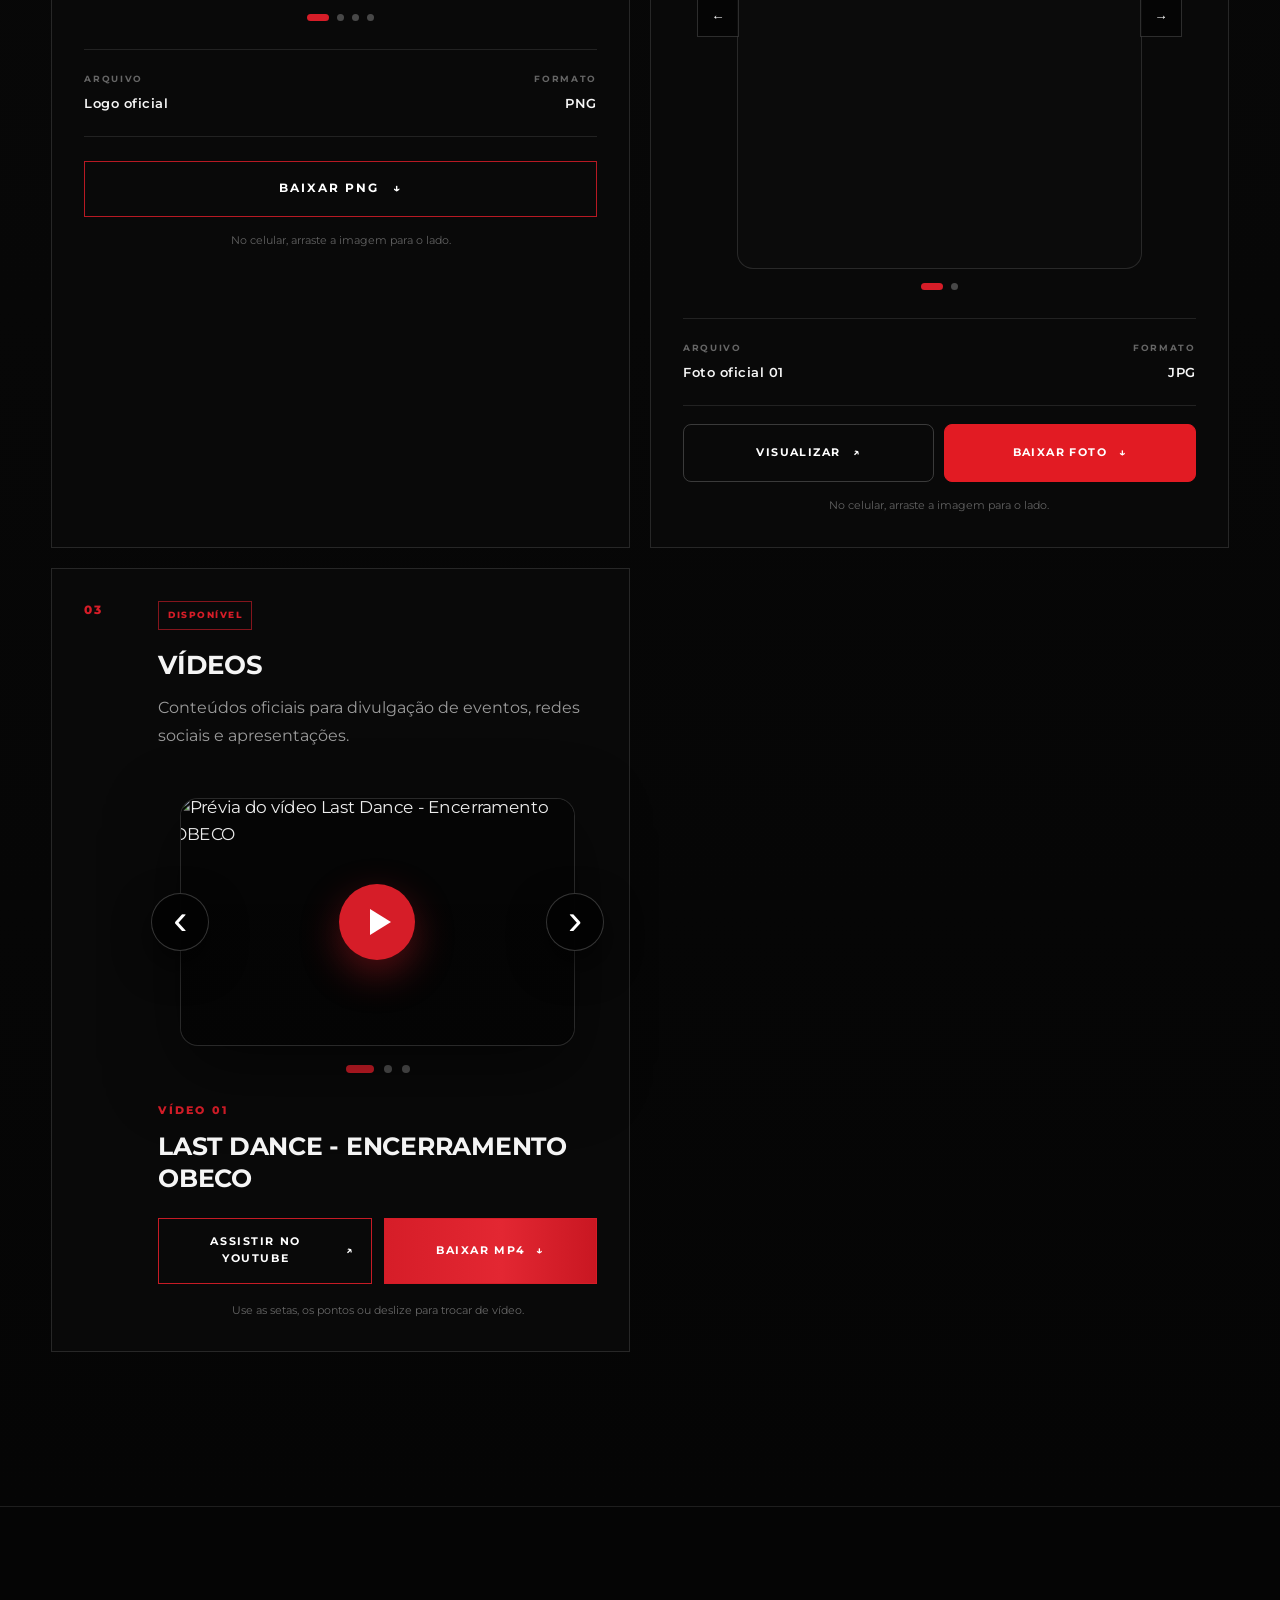
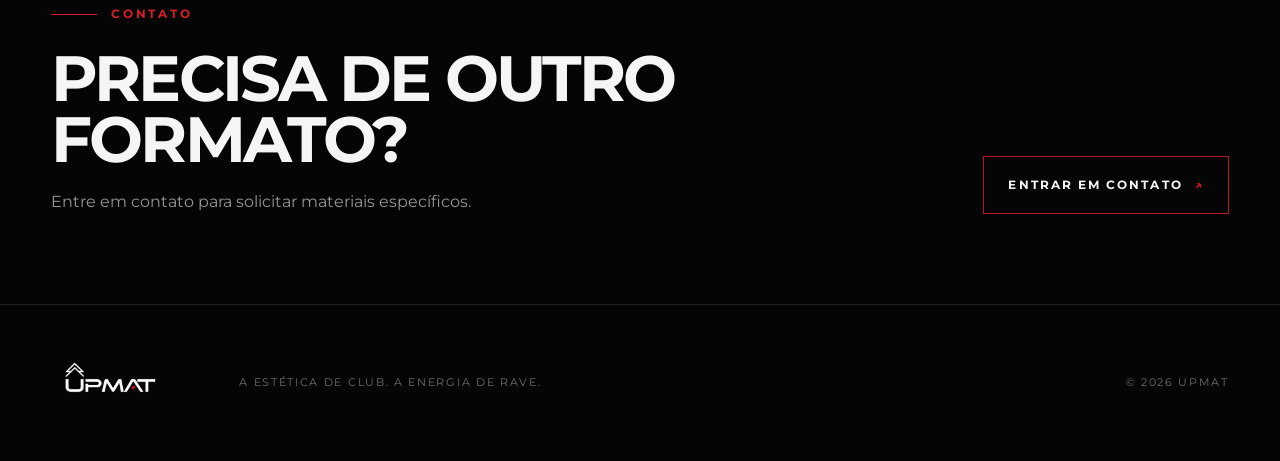
==== commit 0088efe2: "Add files via upload" ====
--- a/media-kit.html
+++ b/media-kit.html
@@ -78,8 +78,47 @@
 <p class="media-kit-format-note">No celular, arraste a imagem para o lado.</p>
 </div>
 </article>
-<article class="media-kit-card media-kit-card-pending">
-<div class="media-kit-card-number">02</div><div class="media-kit-card-content"><span class="media-kit-status">EM PRODUÇÃO</span><h3>Fotos oficiais</h3><p>Fotografias em alta resolução para flyers, banners e materiais de divulgação.</p><ul><li>Retratos verticais</li><li>Fotos horizontais</li><li>Imagens com espaço para texto</li></ul><span class="media-kit-download media-kit-download-disabled">EM BREVE</span></div>
+<article class="media-kit-card media-kit-card-active media-kit-photo-card">
+<div class="media-kit-photo-topbar">
+<span class="media-kit-card-number">02</span>
+<span class="media-kit-status media-kit-status-active">DISPONÍVEL</span>
+<span class="media-kit-file-type">JPG</span>
+</div>
+<div class="media-kit-card-content media-kit-photo-content">
+<h3>Fotos oficiais</h3>
+<p class="media-kit-photo-description">Deslize para conhecer e baixar as fotos oficiais em alta resolução.</p>
+
+<div class="media-kit-photo-carousel" data-photo-carousel>
+<button class="media-kit-carousel-arrow media-kit-carousel-arrow-prev" type="button" aria-label="Ver foto anterior" data-photo-prev>←</button>
+<div class="media-kit-photo-viewport" data-photo-viewport>
+<div class="media-kit-photo-track" data-photo-track>
+<article class="media-kit-photo-slide" data-photo-name="Foto oficial 01" data-photo-file="images/foto-01.jpg" data-photo-download="UPMAT_Foto_Oficial_01.jpg">
+<div class="media-kit-photo-preview"><img src="images/foto-01.jpg" alt="Foto oficial 01 da UPMAT" loading="lazy"></div>
+</article>
+<article class="media-kit-photo-slide" data-photo-name="Foto oficial 02" data-photo-file="images/foto-02.jpg" data-photo-download="UPMAT_Foto_Oficial_02.jpg">
+<div class="media-kit-photo-preview"><img src="images/foto-02.jpg" alt="Foto oficial 02 da UPMAT" loading="lazy"></div>
+</article>
+</div>
+</div>
+<button class="media-kit-carousel-arrow media-kit-carousel-arrow-next" type="button" aria-label="Ver próxima foto" data-photo-next>→</button>
+</div>
+
+<div class="media-kit-carousel-dots" role="tablist" aria-label="Fotos oficiais">
+<button class="is-active" type="button" aria-label="Ver foto 1" aria-selected="true" data-photo-dot="0"></button>
+<button type="button" aria-label="Ver foto 2" aria-selected="false" data-photo-dot="1"></button>
+</div>
+
+<div class="media-kit-logo-meta">
+<div><span>ARQUIVO</span><strong data-photo-name>Foto oficial 01</strong></div>
+<div><span>FORMATO</span><strong>JPG</strong></div>
+</div>
+
+<div class="media-kit-photo-actions">
+<a href="images/foto-01.jpg" class="media-kit-photo-button" target="_blank" rel="noopener" data-photo-view>VISUALIZAR <span aria-hidden="true">↗</span></a>
+<a href="images/foto-01.jpg" class="media-kit-photo-button media-kit-photo-download" download="UPMAT_Foto_Oficial_01.jpg" data-photo-download>BAIXAR FOTO <span aria-hidden="true">↓</span></a>
+</div>
+<p class="media-kit-format-note">No celular, arraste a imagem para o lado.</p>
+</div>
 </article>
 <article class="media-kit-card media-kit-card-active media-kit-video-card">
 <div class="media-kit-card-number">03</div>
@@ -136,9 +175,6 @@
 <p class="media-kit-video-note">Use as setas, os pontos ou deslize para trocar de vídeo.</p>
 </div>
 </article>
-<article class="media-kit-card media-kit-card-pending">
-<div class="media-kit-card-number">04</div><div class="media-kit-card-content"><span class="media-kit-status">EM PRODUÇÃO</span><h3>Documentos</h3><p>Materiais técnicos e textos oficiais para produtores, eventos e contratantes.</p><ul><li>Release oficial</li><li>Rider técnico</li><li>Informações para divulgação</li></ul><span class="media-kit-download media-kit-download-disabled">EM BREVE</span></div>
-</article>
 </div>
 </div>
 </section>
--- a/media-kit.css
+++ b/media-kit.css
@@ -57,3 +57,9 @@
   .media-kit-video-button{min-height:54px;padding:13px 8px;font-size:.56rem;letter-spacing:.10em;gap:7px}
   .media-kit-video-note{max-width:100%;margin-top:16px!important}
 }
+
+/* ==================================================
+FOTOS OFICIAIS — CARROSSEL
+================================================== */
+.media-kit-photo-card{display:block}.media-kit-photo-topbar{display:grid;grid-template-columns:auto 1fr auto;gap:16px;align-items:center;margin-bottom:34px}.media-kit-photo-topbar .media-kit-status{justify-self:start}.media-kit-photo-content{padding:0}.media-kit-photo-description{max-width:620px;margin-bottom:30px}.media-kit-photo-carousel{position:relative;display:flex;align-items:center;width:100%;padding-inline:54px}.media-kit-photo-viewport{width:100%;overflow:hidden;border:1px solid rgba(255,255,255,.12);border-radius:16px;background:#0b0b0b}.media-kit-photo-track{display:flex;transition:transform .55s cubic-bezier(.22,.61,.36,1);will-change:transform}.media-kit-photo-slide{flex:0 0 100%;min-width:100%}.media-kit-photo-preview{position:relative;width:100%;aspect-ratio:4/5;max-height:680px;overflow:hidden;background:#111}.media-kit-photo-preview img{display:block;width:100%;height:100%;object-fit:cover}.media-kit-photo-actions{display:grid;grid-template-columns:1fr 1fr;gap:10px;margin-top:18px}.media-kit-photo-button{display:flex;align-items:center;justify-content:center;gap:12px;min-height:58px;padding:16px 20px;border:1px solid rgba(255,255,255,.2);border-radius:8px;color:#fff;font-size:.68rem;font-weight:700;letter-spacing:.13em;text-decoration:none;transition:.25s ease}.media-kit-photo-button:hover{border-color:#fff;background:#fff;color:#050505}.media-kit-photo-download{border-color:#e21b23;background:#e21b23}.media-kit-photo-download:hover{border-color:#ff3138;background:#ff3138;color:#fff}
+@media(max-width:600px){.media-kit-photo-topbar{margin-bottom:28px}.media-kit-photo-carousel{width:calc(100% + 8px);margin-left:-4px;padding-inline:16px}.media-kit-photo-viewport{border-radius:14px}.media-kit-photo-preview{aspect-ratio:4/5;max-height:560px}.media-kit-photo-actions{grid-template-columns:1fr 1fr;gap:8px}.media-kit-photo-button{min-height:54px;padding:13px 8px;font-size:.56rem;letter-spacing:.10em;gap:7px}}
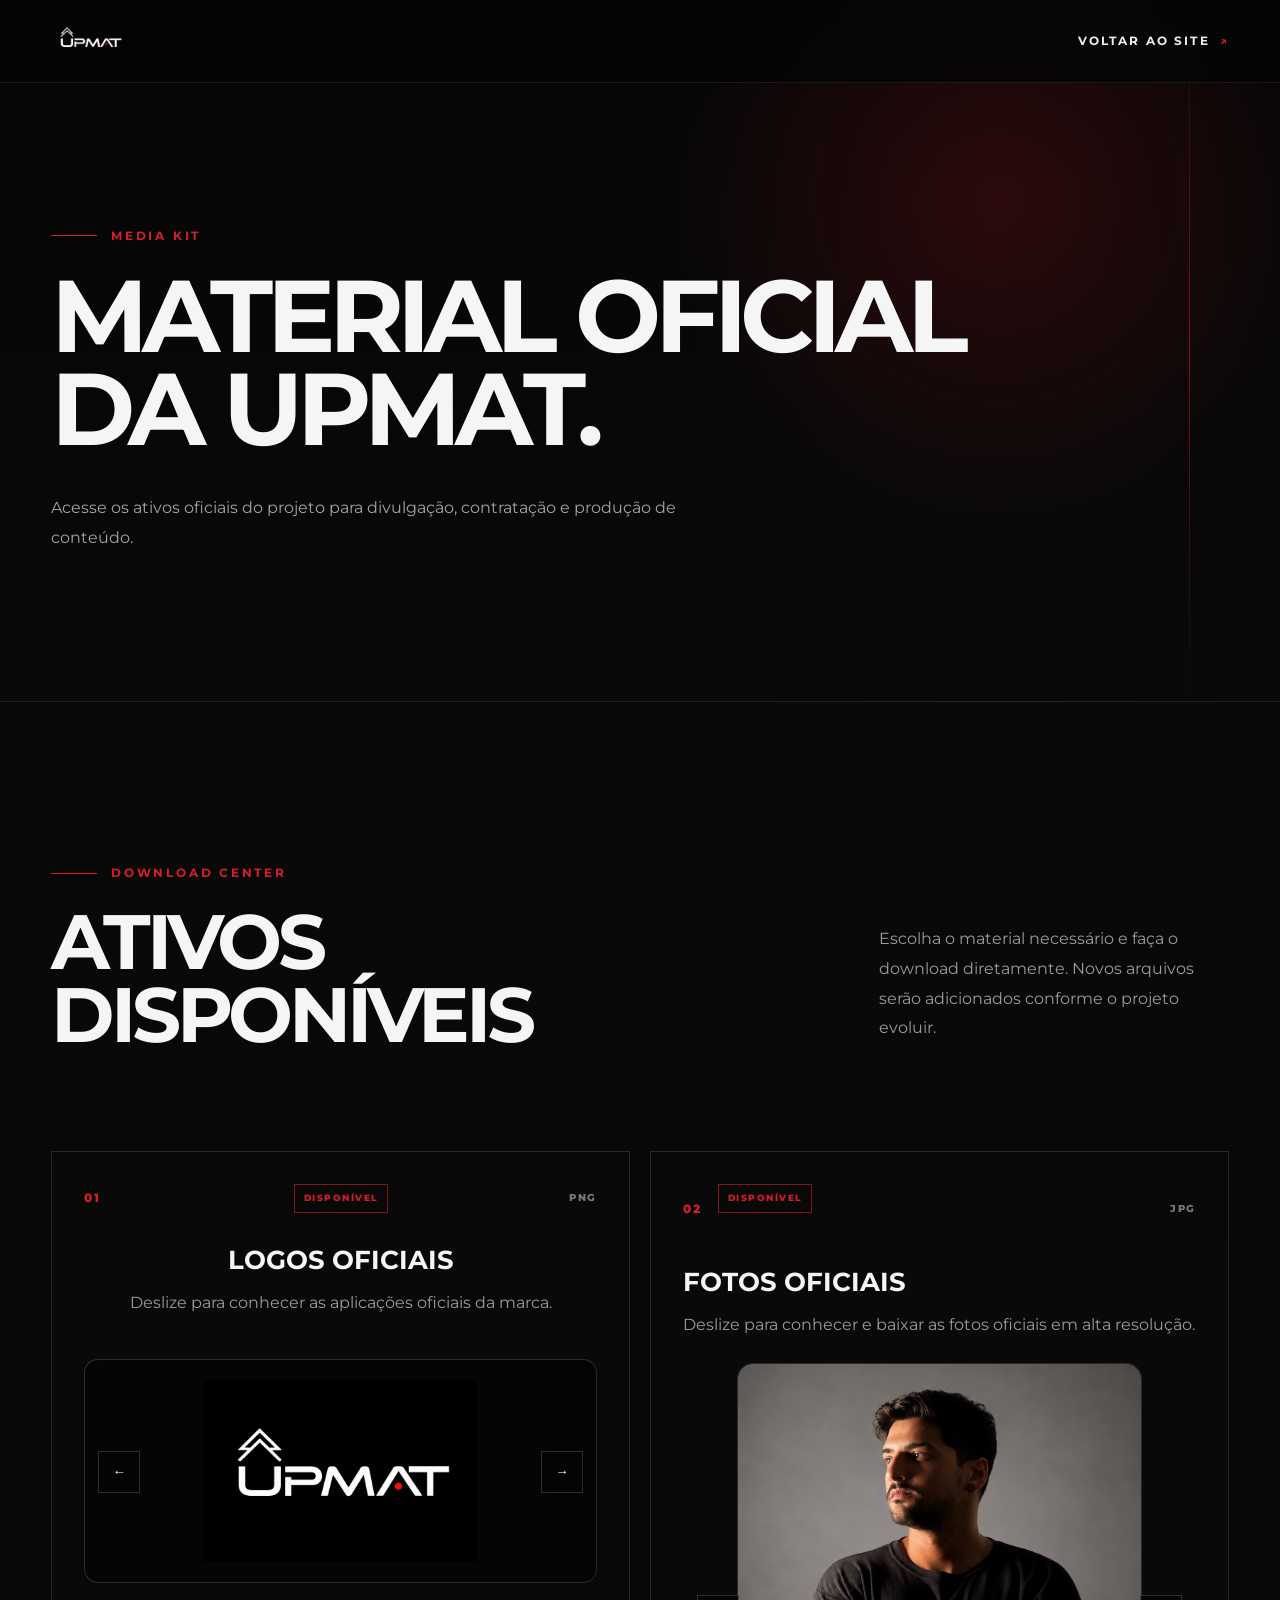
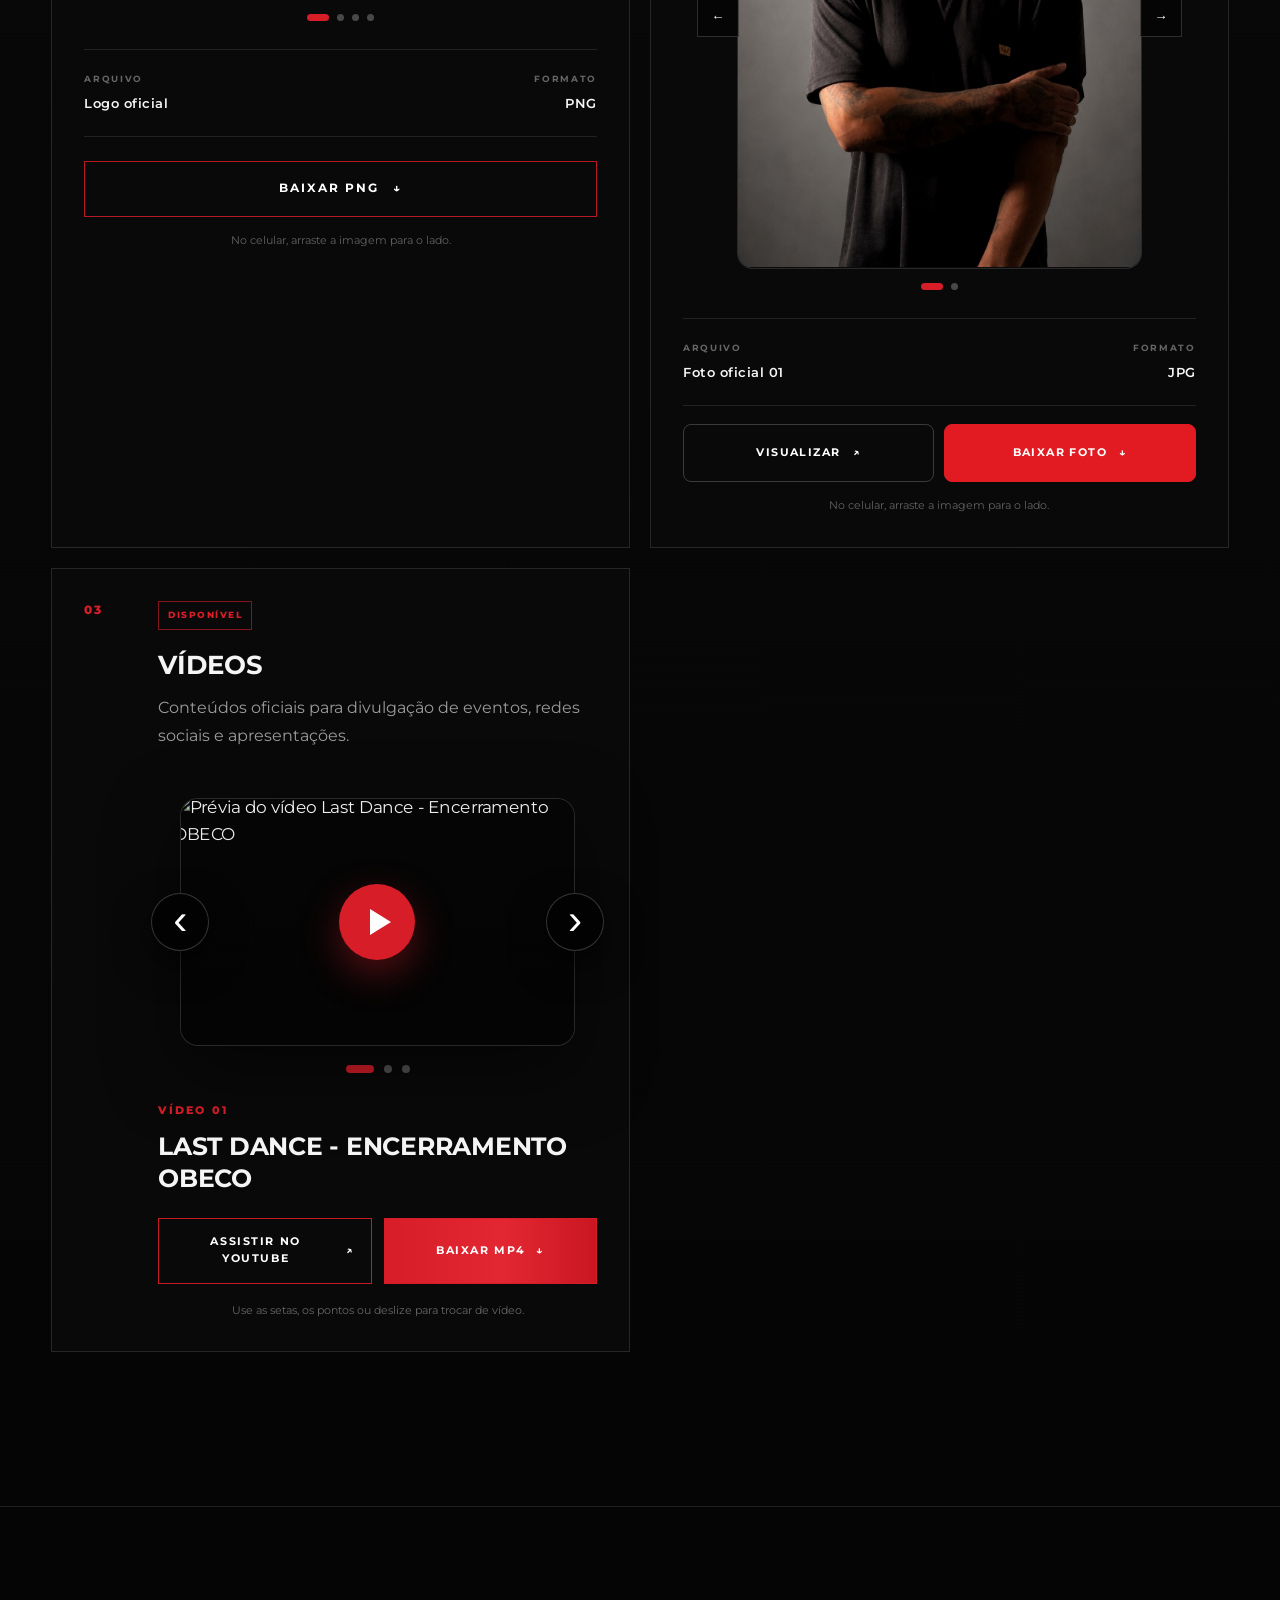
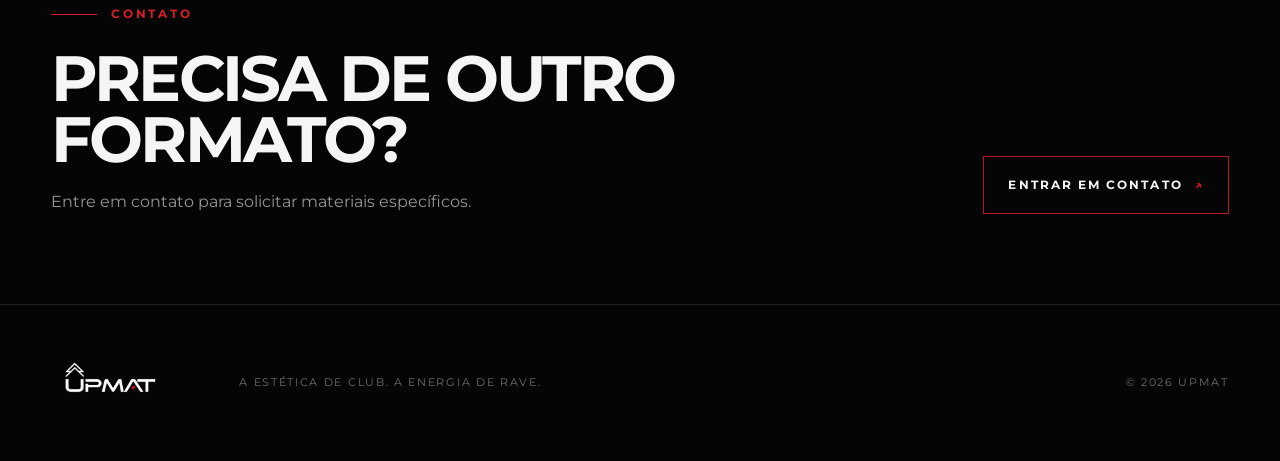
==== commit d626372d: "Add files via upload" ====
--- a/media-kit.html
+++ b/media-kit.html
@@ -92,10 +92,10 @@
 <button class="media-kit-carousel-arrow media-kit-carousel-arrow-prev" type="button" aria-label="Ver foto anterior" data-photo-prev>←</button>
 <div class="media-kit-photo-viewport" data-photo-viewport>
 <div class="media-kit-photo-track" data-photo-track>
-<article class="media-kit-photo-slide" data-photo-name="Foto oficial 01" data-photo-file="images/foto-01.jpg" data-photo-download="UPMAT_Foto_Oficial_01.jpg">
+<article class="media-kit-photo-slide" data-photo-name="Foto oficial 01" data-photo-file="images/foto-01.jpg" data-photo-download-name="UPMAT_Foto_Oficial_01.jpg">
 <div class="media-kit-photo-preview"><img src="images/foto-01.jpg" alt="Foto oficial 01 da UPMAT" loading="lazy"></div>
 </article>
-<article class="media-kit-photo-slide" data-photo-name="Foto oficial 02" data-photo-file="images/foto-02.jpg" data-photo-download="UPMAT_Foto_Oficial_02.jpg">
+<article class="media-kit-photo-slide" data-photo-name="Foto oficial 02" data-photo-file="images/foto-02.jpg" data-photo-download-name="UPMAT_Foto_Oficial_02.jpg">
 <div class="media-kit-photo-preview"><img src="images/foto-02.jpg" alt="Foto oficial 02 da UPMAT" loading="lazy"></div>
 </article>
 </div>
@@ -109,7 +109,7 @@
 </div>
 
 <div class="media-kit-logo-meta">
-<div><span>ARQUIVO</span><strong data-photo-name>Foto oficial 01</strong></div>
+<div><span>ARQUIVO</span><strong data-photo-label>Foto oficial 01</strong></div>
 <div><span>FORMATO</span><strong>JPG</strong></div>
 </div>
 
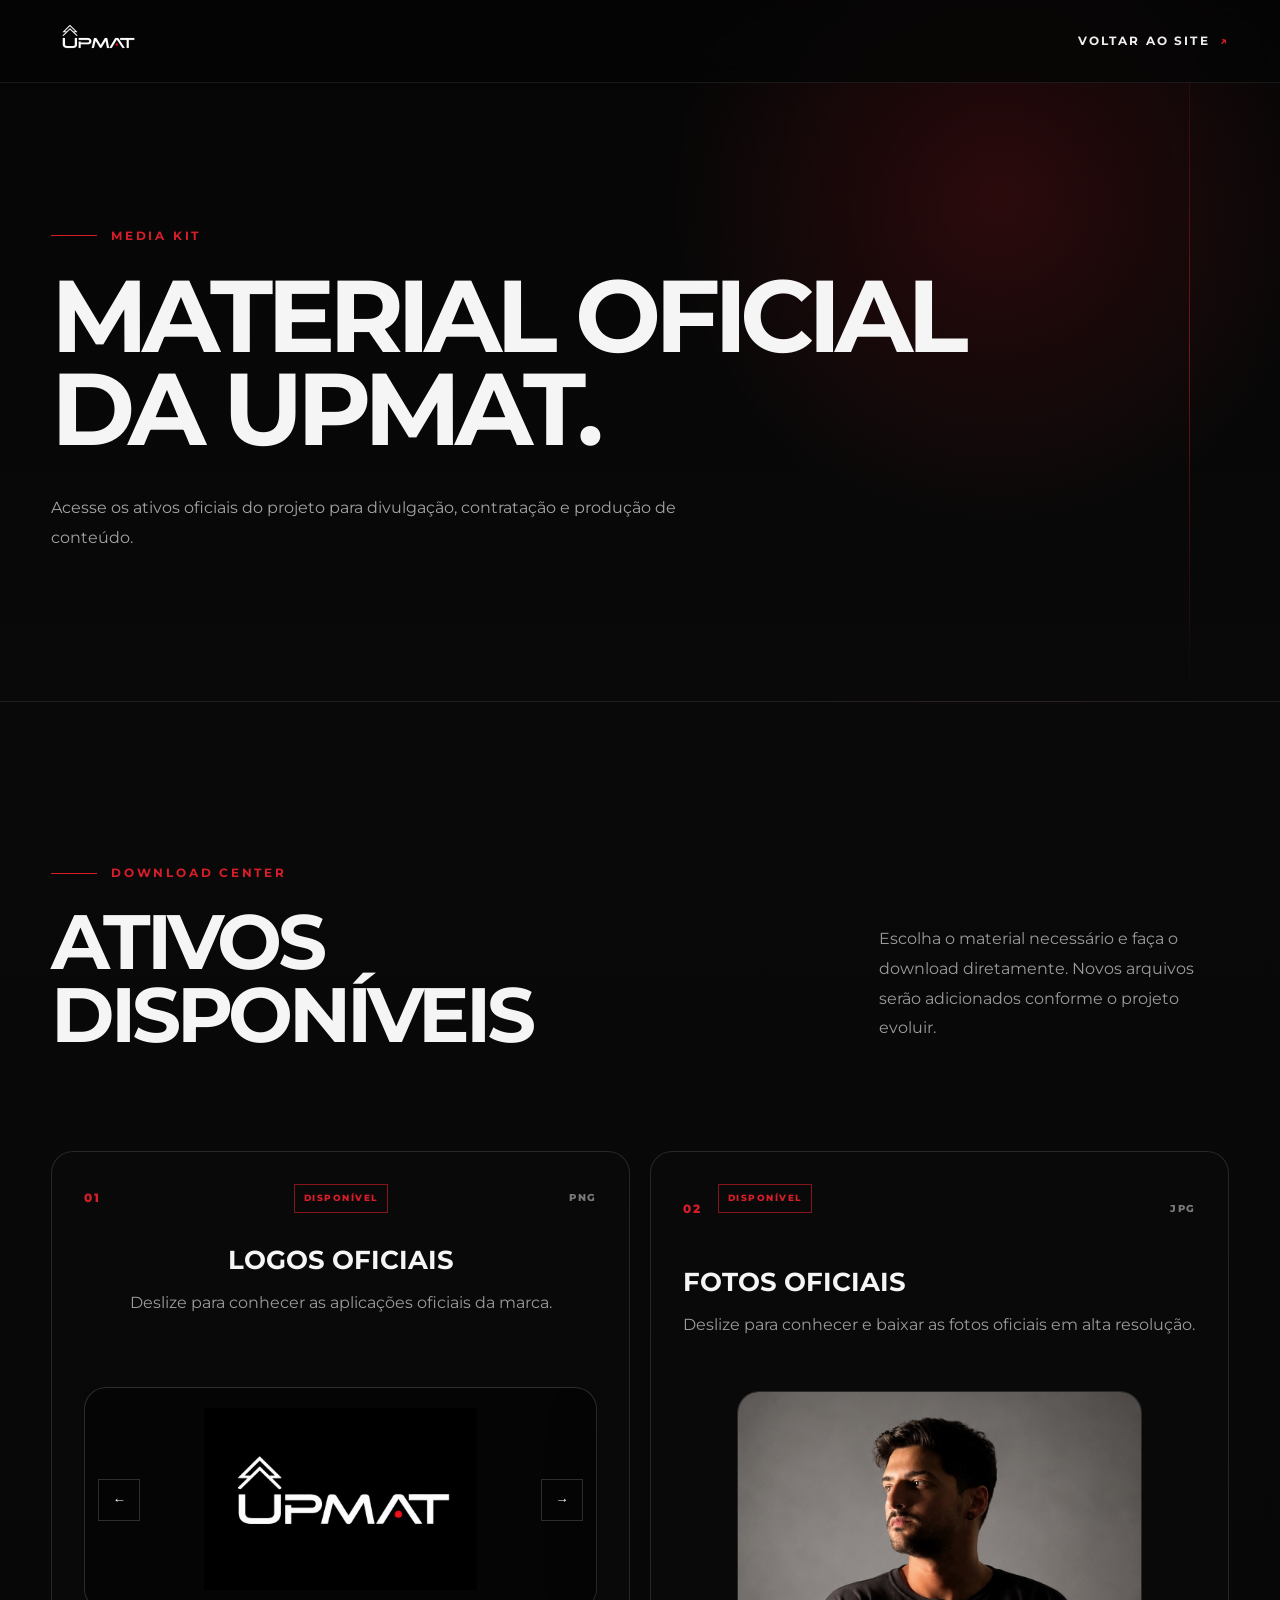
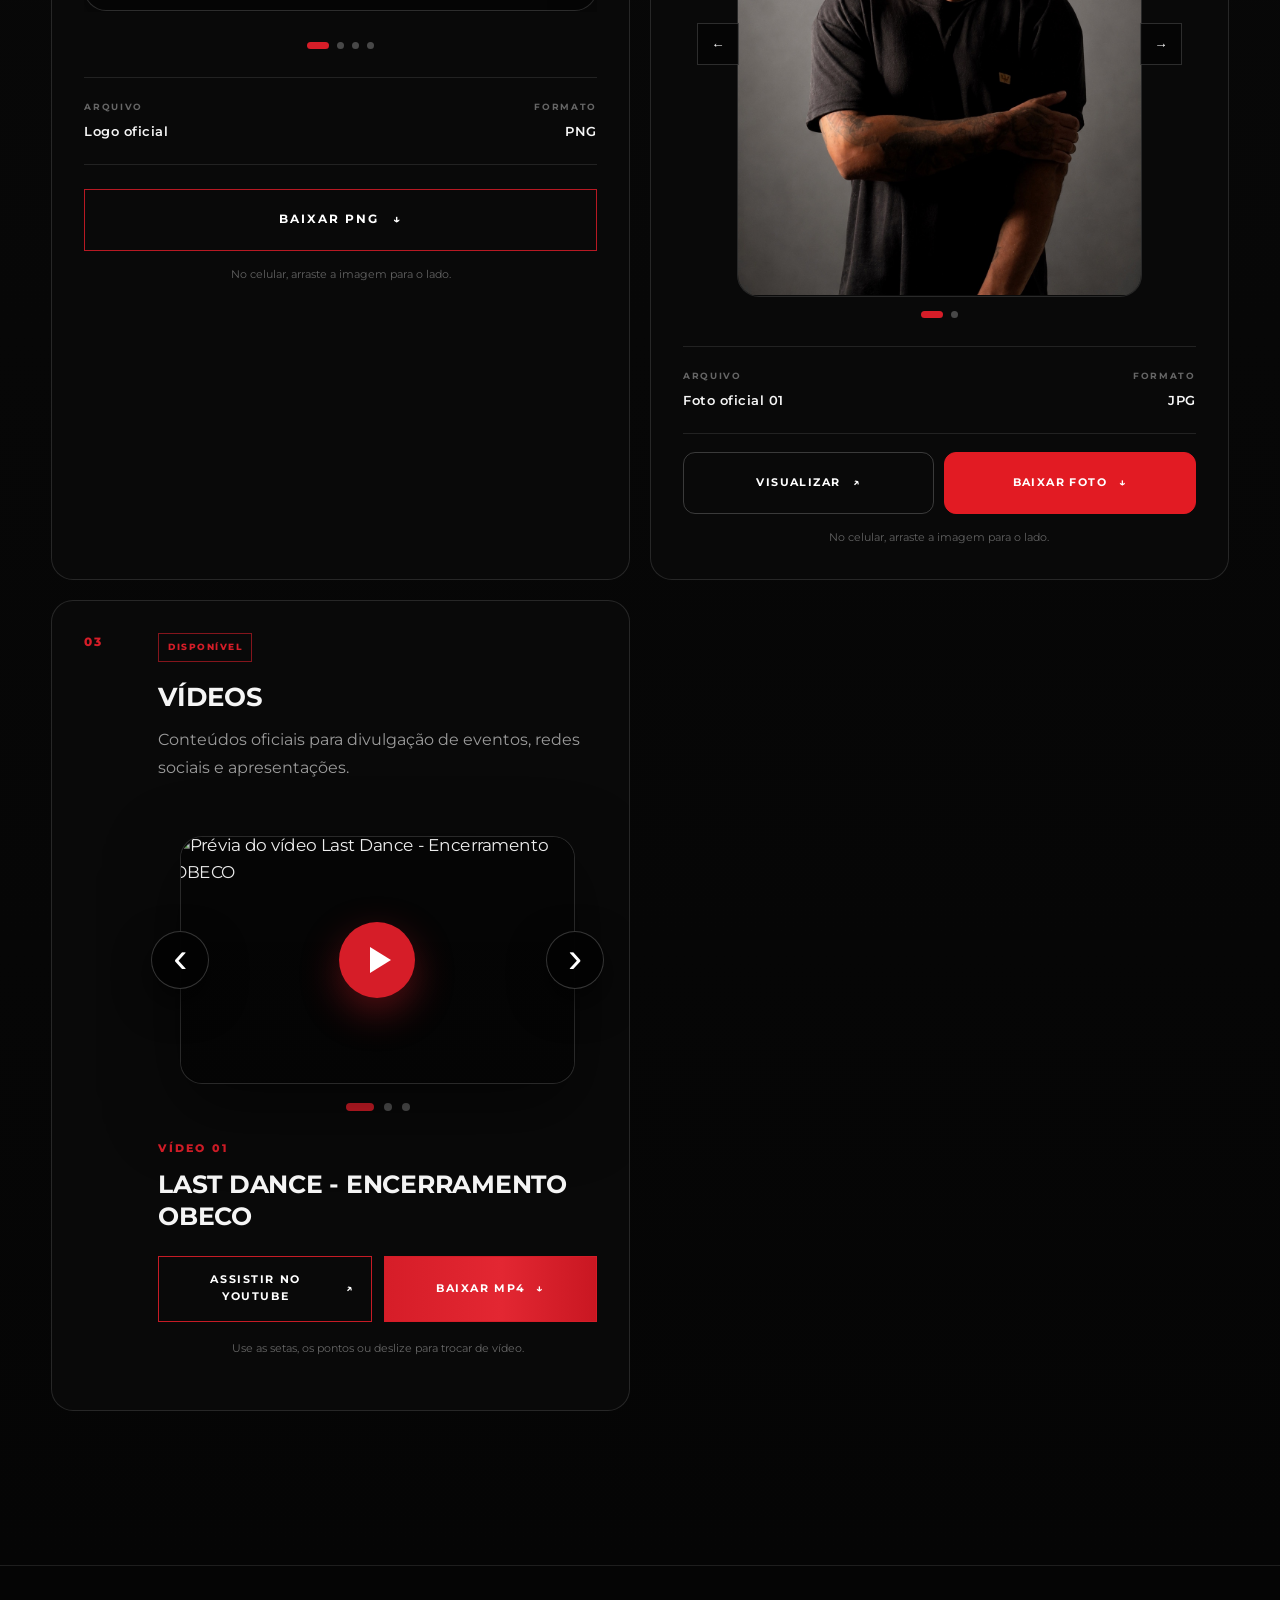
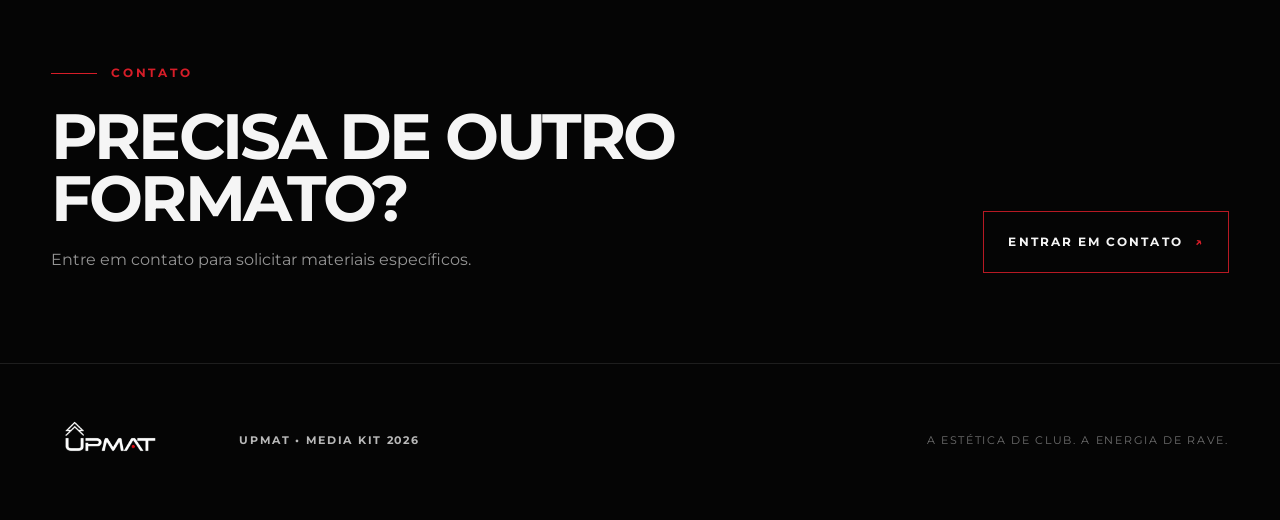
==== commit 6dcccc05: "Add files via upload" ====
--- a/media-kit.html
+++ b/media-kit.html
@@ -10,7 +10,7 @@
 <link rel="preconnect" href="https://fonts.gstatic.com" crossorigin>
 <link href="https://fonts.googleapis.com/css2?family=Montserrat:wght@300;400;500;600;700;800&display=swap" rel="stylesheet">
 <link rel="stylesheet" href="style.css">
-<link rel="stylesheet" href="media-kit.css?v=6">
+<link rel="stylesheet" href="media-kit.css?v=7">
 <link rel="icon" href="images/favicon.png">
 </head>
 <body class="media-kit-page">
@@ -180,7 +180,7 @@
 </section>
 <section class="media-kit-contact"><div class="container media-kit-contact-inner"><div><span class="media-kit-kicker">CONTATO</span><h2>Precisa de outro formato?</h2><p>Entre em contato para solicitar materiais específicos.</p></div><a href="index.html#contact" class="media-kit-contact-button">ENTRAR EM CONTATO <span aria-hidden="true">↗</span></a></div></section>
 </main>
-<footer class="media-kit-footer"><div class="container media-kit-footer-inner"><img src="images/logo.PNG" alt="UPMAT"><p>A ESTÉTICA DE CLUB. A ENERGIA DE RAVE.</p><span>© 2026 UPMAT</span></div></footer>
+<footer class="media-kit-footer"><div class="container media-kit-footer-inner"><img src="images/logo.PNG" alt="UPMAT"><p>UPMAT • MEDIA KIT 2026</p><span>A ESTÉTICA DE CLUB. A ENERGIA DE RAVE.</span></div></footer>
 <script src="script.js"></script>
 </body>
 </html>
--- a/media-kit.css
+++ b/media-kit.css
@@ -63,3 +63,68 @@
 ================================================== */
 .media-kit-photo-card{display:block}.media-kit-photo-topbar{display:grid;grid-template-columns:auto 1fr auto;gap:16px;align-items:center;margin-bottom:34px}.media-kit-photo-topbar .media-kit-status{justify-self:start}.media-kit-photo-content{padding:0}.media-kit-photo-description{max-width:620px;margin-bottom:30px}.media-kit-photo-carousel{position:relative;display:flex;align-items:center;width:100%;padding-inline:54px}.media-kit-photo-viewport{width:100%;overflow:hidden;border:1px solid rgba(255,255,255,.12);border-radius:16px;background:#0b0b0b}.media-kit-photo-track{display:flex;transition:transform .55s cubic-bezier(.22,.61,.36,1);will-change:transform}.media-kit-photo-slide{flex:0 0 100%;min-width:100%}.media-kit-photo-preview{position:relative;width:100%;aspect-ratio:4/5;max-height:680px;overflow:hidden;background:#111}.media-kit-photo-preview img{display:block;width:100%;height:100%;object-fit:cover}.media-kit-photo-actions{display:grid;grid-template-columns:1fr 1fr;gap:10px;margin-top:18px}.media-kit-photo-button{display:flex;align-items:center;justify-content:center;gap:12px;min-height:58px;padding:16px 20px;border:1px solid rgba(255,255,255,.2);border-radius:8px;color:#fff;font-size:.68rem;font-weight:700;letter-spacing:.13em;text-decoration:none;transition:.25s ease}.media-kit-photo-button:hover{border-color:#fff;background:#fff;color:#050505}.media-kit-photo-download{border-color:#e21b23;background:#e21b23}.media-kit-photo-download:hover{border-color:#ff3138;background:#ff3138;color:#fff}
 @media(max-width:600px){.media-kit-photo-topbar{margin-bottom:28px}.media-kit-photo-carousel{width:calc(100% + 8px);margin-left:-4px;padding-inline:16px}.media-kit-photo-viewport{border-radius:14px}.media-kit-photo-preview{aspect-ratio:4/5;max-height:560px}.media-kit-photo-actions{grid-template-columns:1fr 1fr;gap:8px}.media-kit-photo-button{min-height:54px;padding:13px 8px;font-size:.56rem;letter-spacing:.10em;gap:7px}}
+
+
+/* ==================================================
+AJUSTES FINAIS DE LAYOUT — JULHO 2026
+================================================== */
+
+/* 01 — Logo do cabeçalho com mais presença */
+.media-kit-logo img{height:64px}
+
+/* 02 — Ritmo vertical uniforme */
+.media-kit-logo-content h3,
+.media-kit-photo-content h3,
+.media-kit-video-card h3{margin:0 0 16px}
+
+.media-kit-logo-description,
+.media-kit-photo-description,
+.media-kit-video-card .media-kit-card-content>p{
+  min-height:3.5em;
+  margin:0 0 30px;
+}
+
+/* 03 — Cantos mais suaves */
+.media-kit-card{border-radius:22px;overflow:hidden}
+.media-kit-logo-preview,
+.media-kit-photo-viewport,
+.media-kit-video-viewport{border-radius:22px}
+.media-kit-video-frame{border-radius:21px}
+.media-kit-photo-button{border-radius:12px}
+
+/* 04 — Botões ligeiramente mais altos */
+.media-kit-download,
+.media-kit-contact-button,
+.media-kit-video-button,
+.media-kit-photo-button{min-height:62px}
+
+/* 05 — Assinatura editorial no rodapé */
+.media-kit-footer-inner p{
+  color:rgba(255,255,255,.72);
+  font-weight:700;
+}
+.media-kit-footer-inner span{text-align:right}
+
+@media(max-width:600px){
+  .media-kit-logo img{height:54px}
+
+  .media-kit-logo-description,
+  .media-kit-photo-description,
+  .media-kit-video-card .media-kit-card-content>p{
+    min-height:auto;
+    margin-bottom:26px;
+  }
+
+  .media-kit-card{border-radius:18px}
+  .media-kit-logo-preview,
+  .media-kit-photo-viewport,
+  .media-kit-video-viewport{border-radius:18px}
+  .media-kit-video-frame{border-radius:17px}
+
+  .media-kit-download,
+  .media-kit-contact-button,
+  .media-kit-video-button,
+  .media-kit-photo-button{min-height:58px}
+
+  .media-kit-footer-inner span{text-align:left}
+}
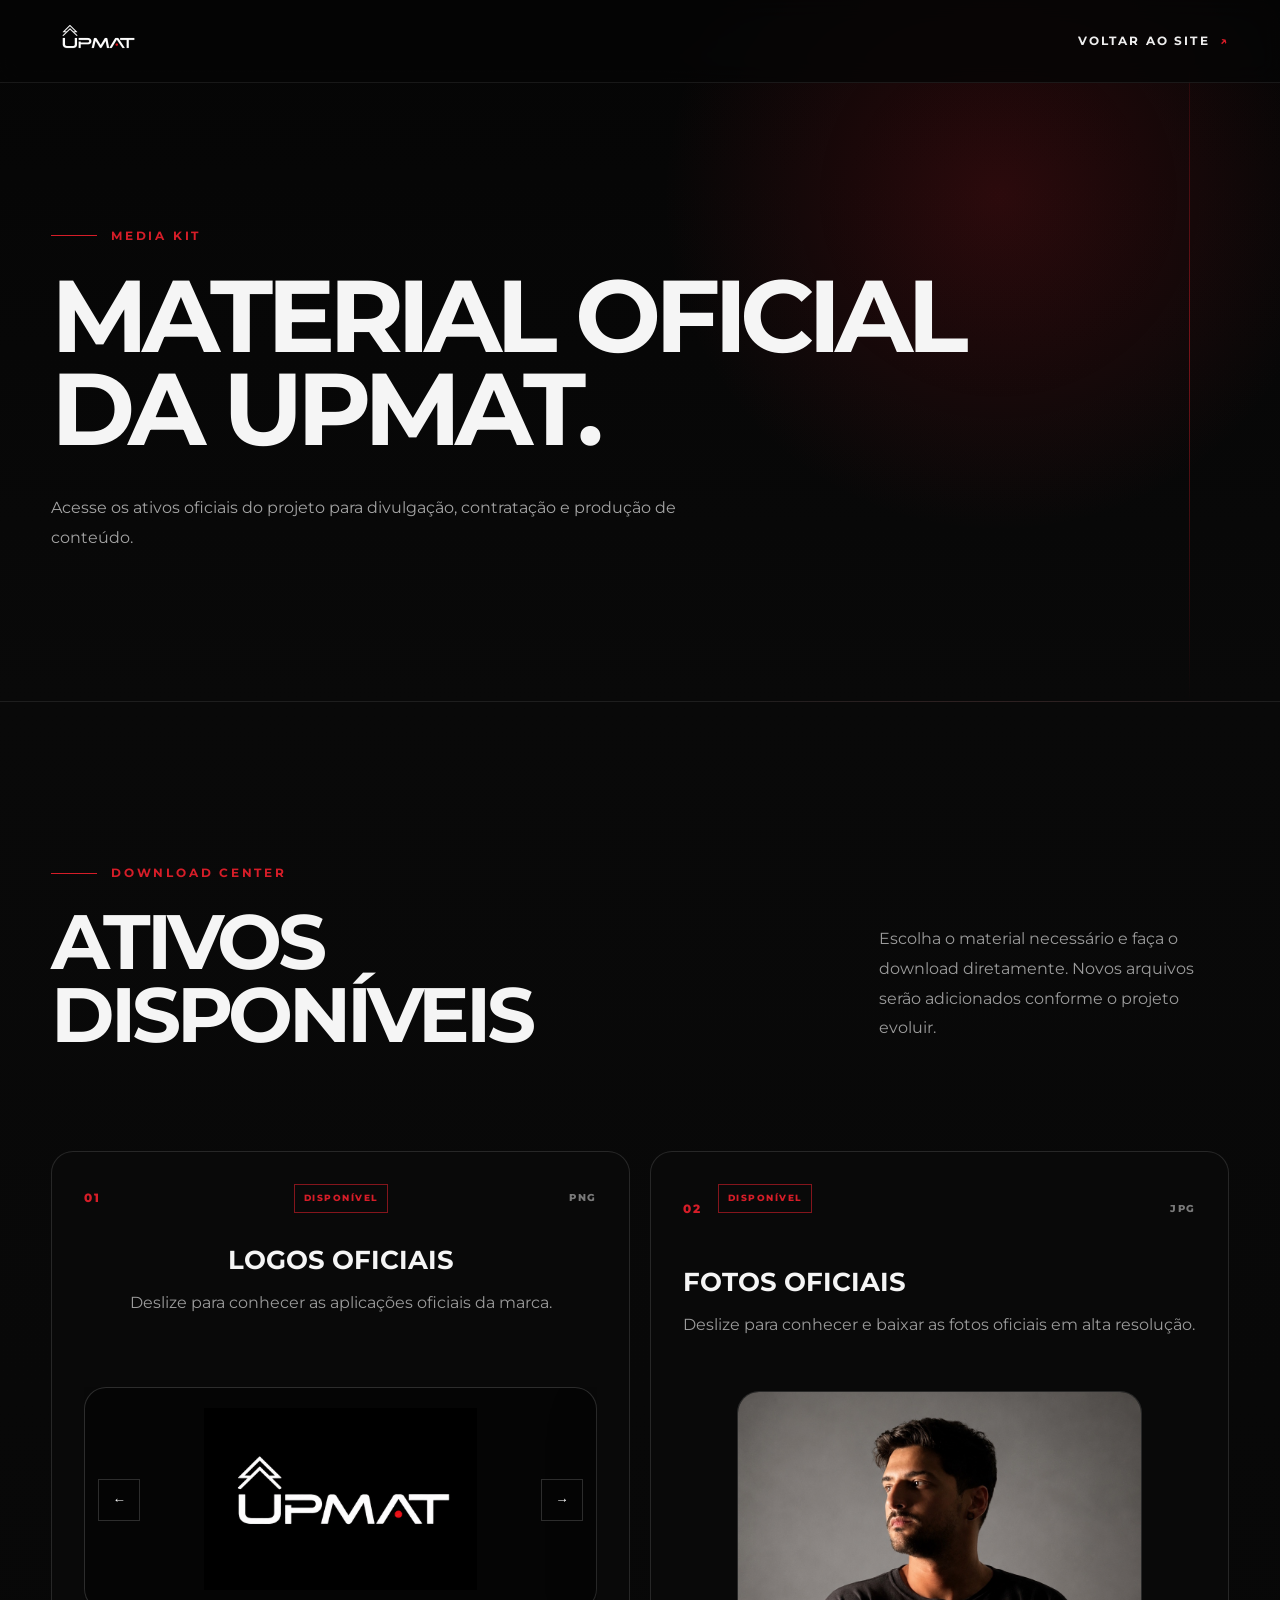
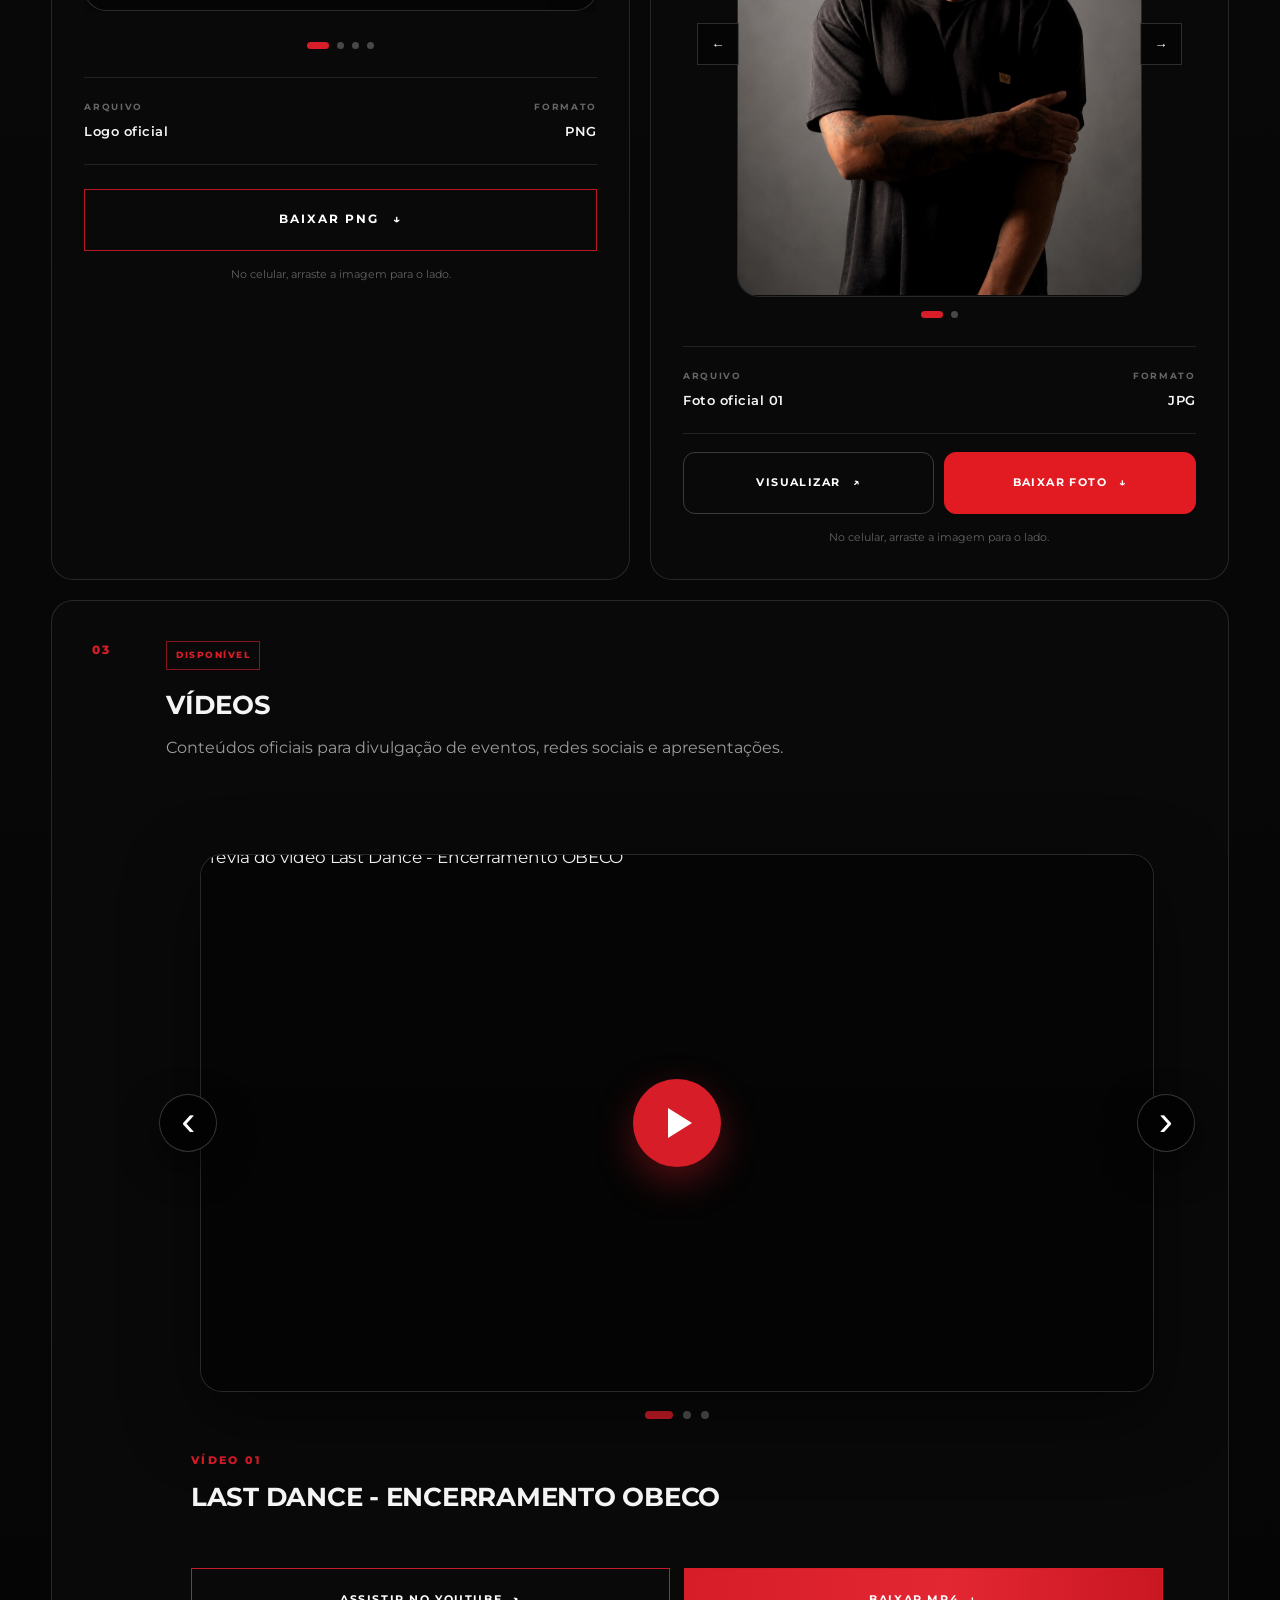
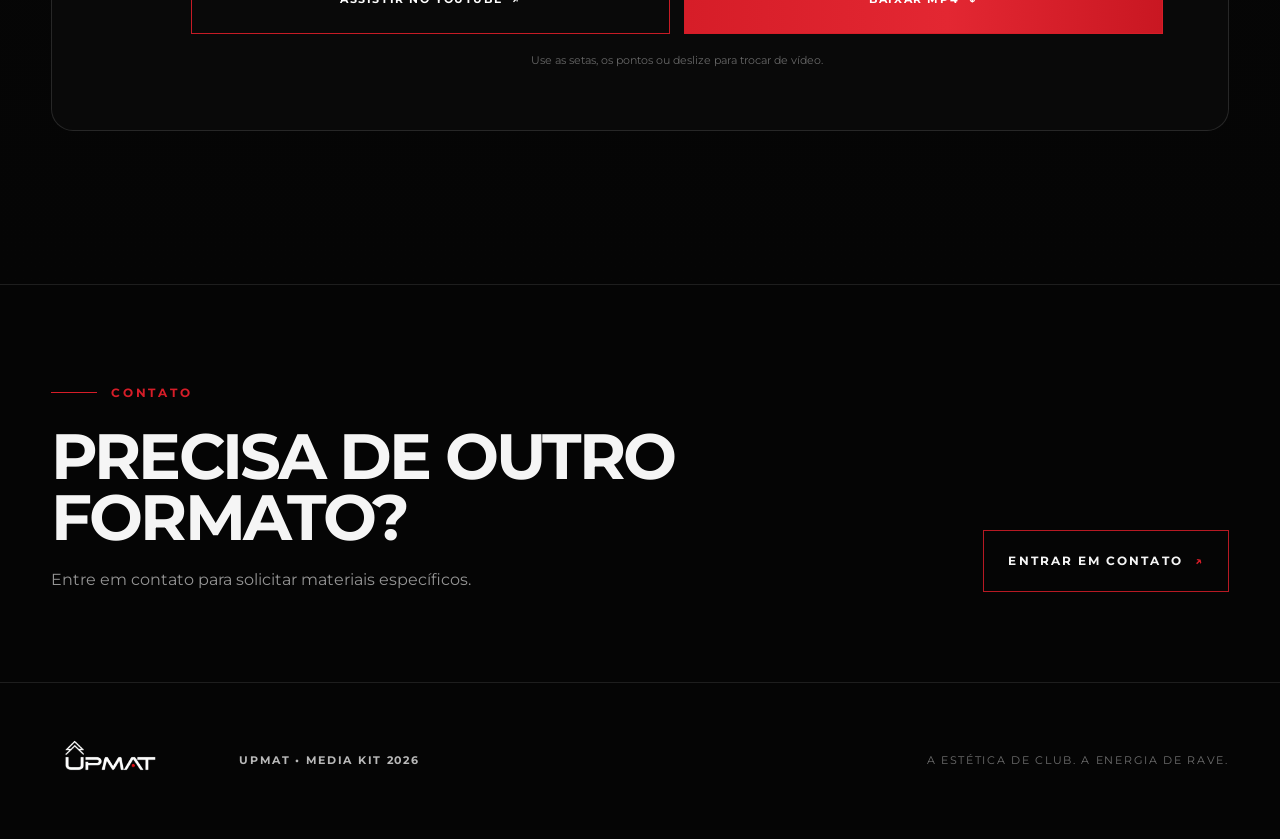
==== commit ad60024e: "Add files via upload" ====
--- a/media-kit.html
+++ b/media-kit.html
@@ -10,7 +10,7 @@
 <link rel="preconnect" href="https://fonts.gstatic.com" crossorigin>
 <link href="https://fonts.googleapis.com/css2?family=Montserrat:wght@300;400;500;600;700;800&display=swap" rel="stylesheet">
 <link rel="stylesheet" href="style.css">
-<link rel="stylesheet" href="media-kit.css?v=7">
+<link rel="stylesheet" href="media-kit.css?v=8">
 <link rel="icon" href="images/favicon.png">
 </head>
 <body class="media-kit-page">
--- a/media-kit.css
+++ b/media-kit.css
@@ -128,3 +128,117 @@
 
   .media-kit-footer-inner span{text-align:left}
 }
+
+
+/* ==================================================
+NOVO LAYOUT — VÍDEO EM DESTAQUE
+================================================== */
+
+/* O card de vídeo passa a ocupar toda a largura da grade */
+.media-kit-video-card{
+  grid-column:1 / -1;
+  padding:40px;
+}
+
+/* A área principal do vídeo fica visualmente maior que logos e fotos */
+.media-kit-video-card .media-kit-card-content{
+  width:100%;
+}
+
+.media-kit-video-carousel{
+  width:min(100%,1040px);
+  margin:34px auto 0;
+  padding-inline:34px;
+}
+
+.media-kit-video-frame{
+  aspect-ratio:16 / 9;
+}
+
+.media-kit-video-play{
+  width:88px;
+  height:88px;
+}
+
+.media-kit-video-play::before{
+  border-top-width:15px;
+  border-bottom-width:15px;
+  border-left-width:24px;
+}
+
+.media-kit-video-info,
+.media-kit-video-actions,
+.media-kit-video-note{
+  width:min(100%,972px);
+  max-width:972px;
+}
+
+.media-kit-video-info{
+  padding-top:4px;
+}
+
+.media-kit-video-info h4{
+  font-size:clamp(1.25rem,2vw,1.75rem);
+}
+
+.media-kit-video-actions{
+  grid-template-columns:1fr 1fr;
+  gap:14px;
+}
+
+.media-kit-video-button{
+  min-height:66px;
+}
+
+@media(max-width:900px){
+  .media-kit-video-card{
+    grid-column:auto;
+    padding:30px 24px;
+  }
+
+  .media-kit-video-carousel{
+    width:100%;
+    padding-inline:24px;
+  }
+}
+
+@media(max-width:600px){
+  .media-kit-video-card{
+    padding:22px 14px;
+  }
+
+  .media-kit-video-card .media-kit-card-content{
+    width:100%;
+  }
+
+  .media-kit-video-carousel{
+    width:calc(100% + 18px);
+    margin-left:-9px;
+    margin-top:28px;
+    padding-inline:12px;
+  }
+
+  .media-kit-video-frame{
+    aspect-ratio:4 / 3;
+  }
+
+  .media-kit-video-play{
+    width:64px;
+    height:64px;
+  }
+
+  .media-kit-video-play::before{
+    border-top-width:11px;
+    border-bottom-width:11px;
+    border-left-width:18px;
+  }
+
+  .media-kit-video-actions{
+    grid-template-columns:1fr;
+    gap:10px;
+  }
+
+  .media-kit-video-button{
+    min-height:58px;
+  }
+}
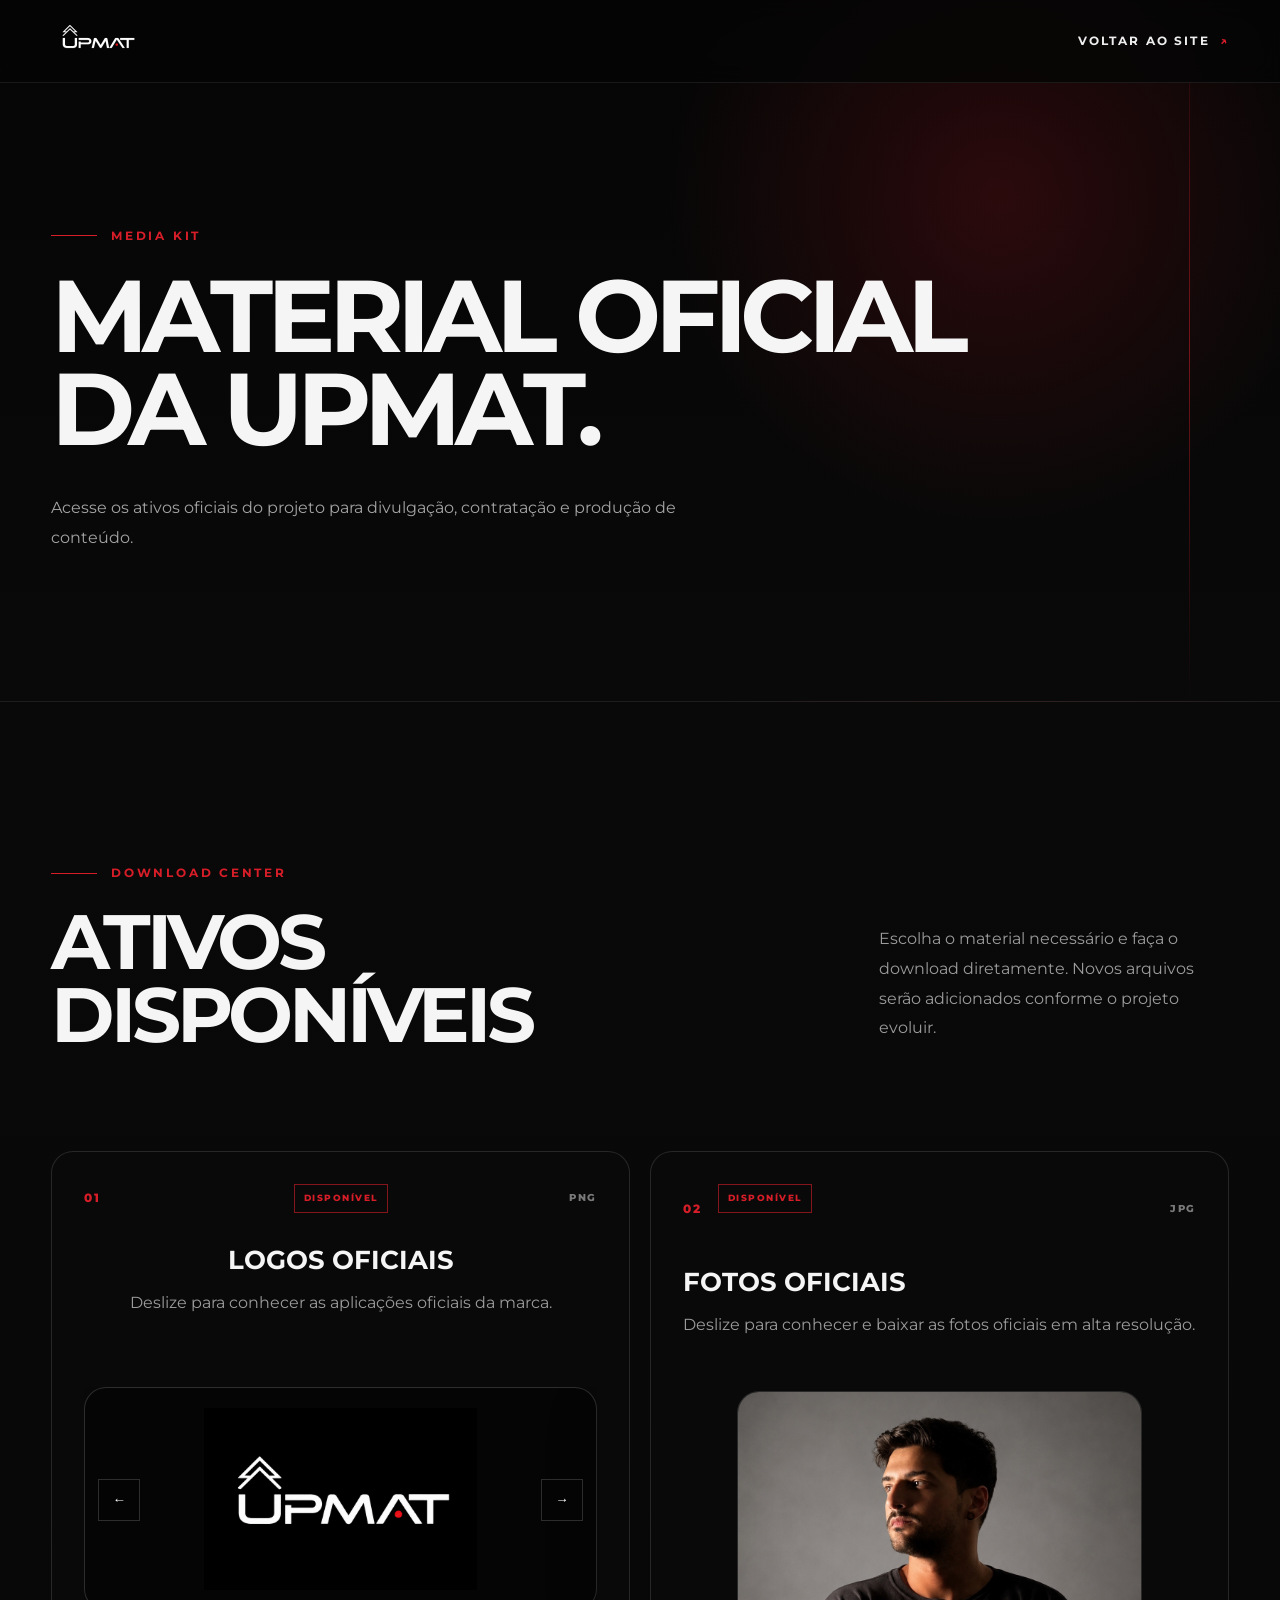
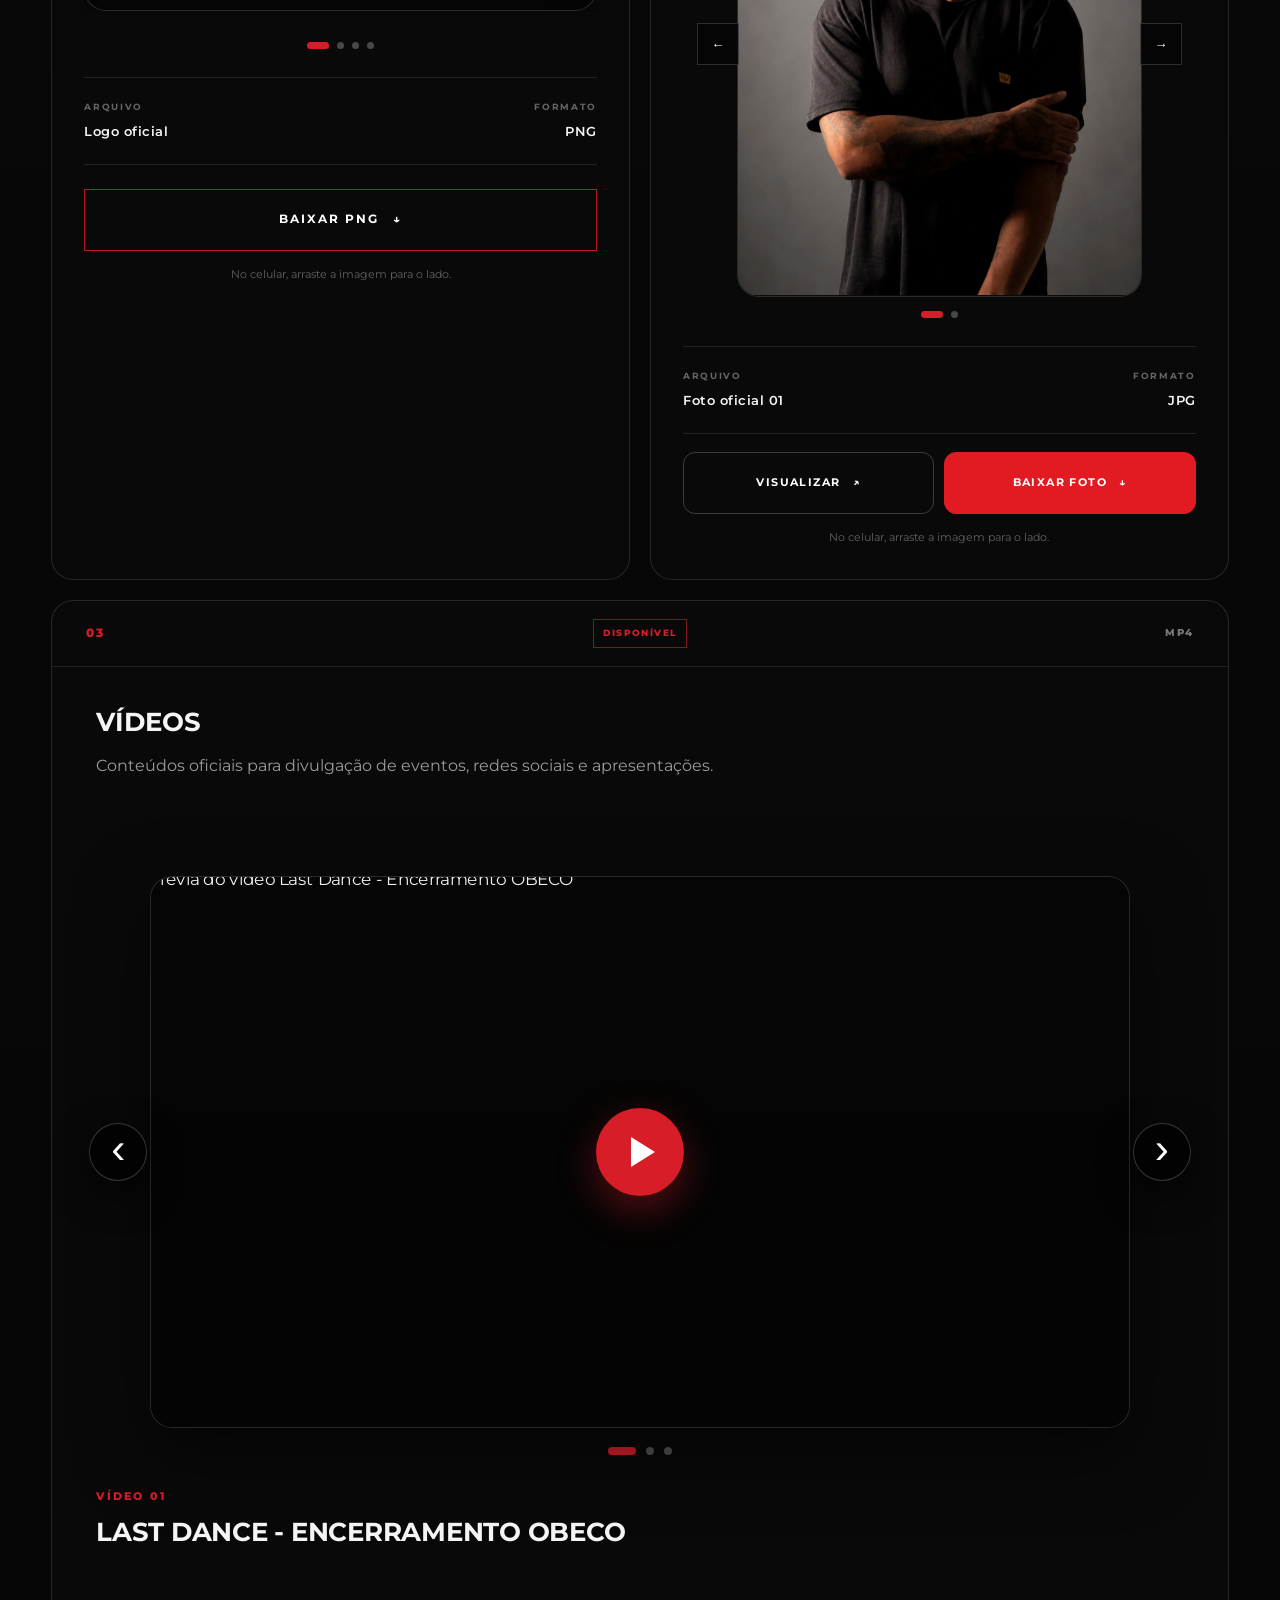
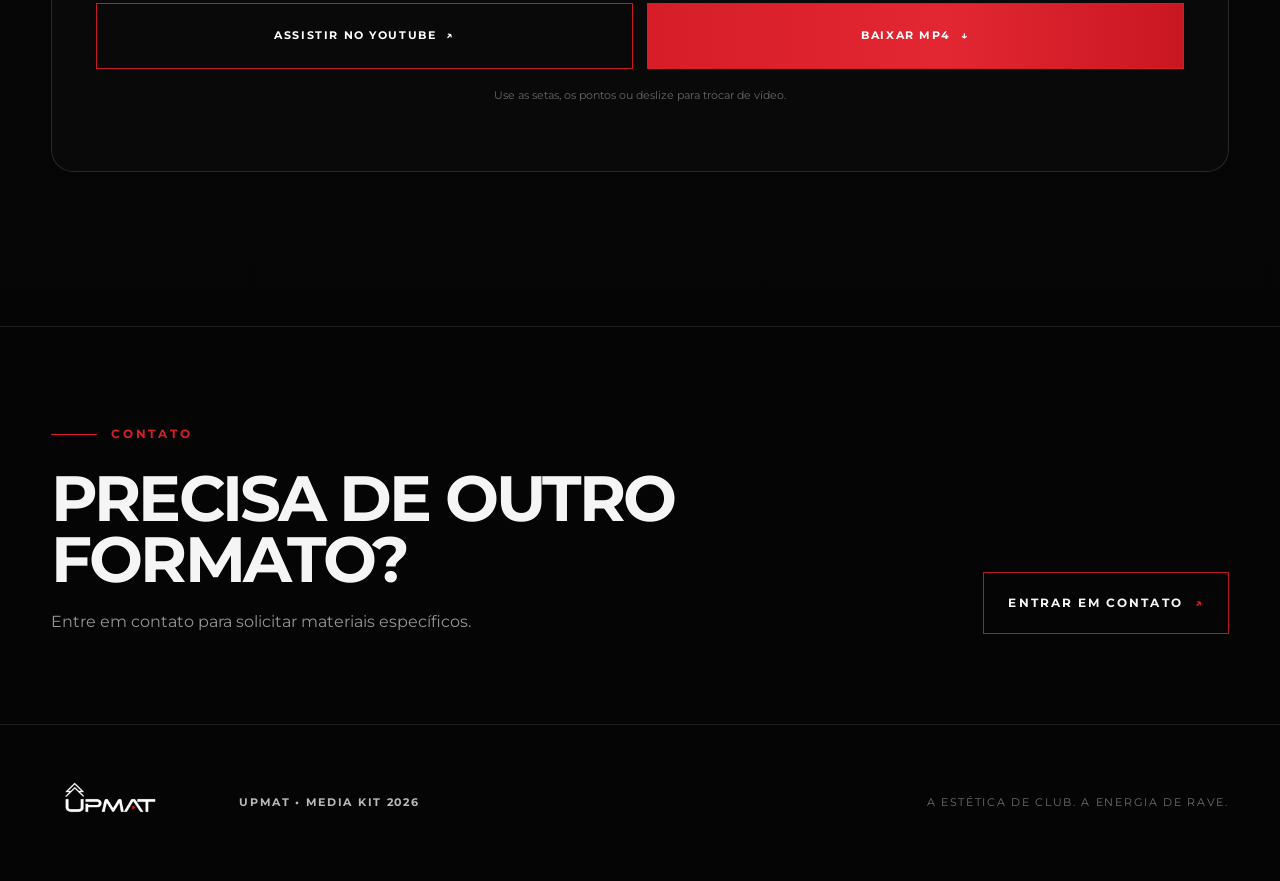
==== commit 843421af: "Add files via upload" ====
--- a/media-kit.html
+++ b/media-kit.html
@@ -10,7 +10,7 @@
 <link rel="preconnect" href="https://fonts.gstatic.com" crossorigin>
 <link href="https://fonts.googleapis.com/css2?family=Montserrat:wght@300;400;500;600;700;800&display=swap" rel="stylesheet">
 <link rel="stylesheet" href="style.css">
-<link rel="stylesheet" href="media-kit.css?v=8">
+<link rel="stylesheet" href="media-kit.css?v=9">
 <link rel="icon" href="images/favicon.png">
 </head>
 <body class="media-kit-page">
@@ -121,9 +121,12 @@
 </div>
 </article>
 <article class="media-kit-card media-kit-card-active media-kit-video-card">
-<div class="media-kit-card-number">03</div>
-<div class="media-kit-card-content">
+<div class="media-kit-video-topbar">
+<span class="media-kit-card-number">03</span>
 <span class="media-kit-status media-kit-status-active">DISPONÍVEL</span>
+<span class="media-kit-file-type">MP4</span>
+</div>
+<div class="media-kit-card-content media-kit-video-content">
 <h3>Vídeos</h3>
 <p>Conteúdos oficiais para divulgação de eventos, redes sociais e apresentações.</p>
 
--- a/media-kit.css
+++ b/media-kit.css
@@ -242,3 +242,136 @@
     min-height:58px;
   }
 }
+
+
+/* ==================================================
+CORREÇÃO REAL — VÍDEO GRANDE / FULL WIDTH
+================================================== */
+
+.media-kit-video-card{
+  display:block !important;
+  grid-column:1 / -1;
+  padding:0 !important;
+  overflow:hidden;
+}
+
+.media-kit-video-topbar{
+  min-height:66px;
+  padding:0 34px;
+  display:grid;
+  grid-template-columns:1fr auto 1fr;
+  align-items:center;
+  border-bottom:1px solid rgba(255,255,255,.10);
+}
+
+.media-kit-video-topbar .media-kit-status{
+  margin:0;
+  justify-self:center;
+}
+
+.media-kit-video-topbar .media-kit-file-type{
+  justify-self:end;
+}
+
+.media-kit-video-content{
+  padding:42px 44px 46px;
+}
+
+.media-kit-video-content > h3,
+.media-kit-video-content > p{
+  max-width:760px;
+}
+
+.media-kit-video-carousel{
+  width:100% !important;
+  max-width:none !important;
+  margin:38px auto 0 !important;
+  padding:0 54px !important;
+}
+
+.media-kit-video-viewport{
+  width:100%;
+}
+
+.media-kit-video-frame{
+  aspect-ratio:16 / 9 !important;
+}
+
+.media-kit-video-info,
+.media-kit-video-actions,
+.media-kit-video-note{
+  width:100% !important;
+  max-width:none !important;
+}
+
+@media(max-width:600px){
+  .media-kit-video-card{
+    width:calc(100vw - 24px);
+    margin-left:calc(50% - 50vw + 12px);
+    border-radius:18px;
+  }
+
+  .media-kit-video-topbar{
+    min-height:58px;
+    padding:0 18px;
+  }
+
+  .media-kit-video-content{
+    padding:28px 18px 30px;
+  }
+
+  .media-kit-video-content > h3{
+    font-size:2.25rem;
+  }
+
+  .media-kit-video-content > p{
+    font-size:1rem;
+    line-height:1.65;
+  }
+
+  .media-kit-video-carousel{
+    width:calc(100% + 36px) !important;
+    margin-left:-18px !important;
+    padding:0 14px !important;
+  }
+
+  .media-kit-video-frame{
+    aspect-ratio:9 / 12 !important;
+    border-radius:18px !important;
+  }
+
+  .media-kit-video-frame img{
+    object-fit:cover;
+    object-position:center;
+  }
+
+  .media-kit-video-arrow{
+    width:50px;
+    height:50px;
+  }
+
+  .media-kit-video-arrow-prev{left:-2px}
+  .media-kit-video-arrow-next{right:-2px}
+
+  .media-kit-video-play{
+    width:72px;
+    height:72px;
+  }
+
+  .media-kit-video-info{
+    padding:2px 4px 20px;
+  }
+
+  .media-kit-video-info h4{
+    font-size:1.35rem;
+    line-height:1.25;
+  }
+
+  .media-kit-video-actions{
+    padding:0 4px;
+  }
+
+  .media-kit-video-button{
+    min-height:62px;
+  }
+}
